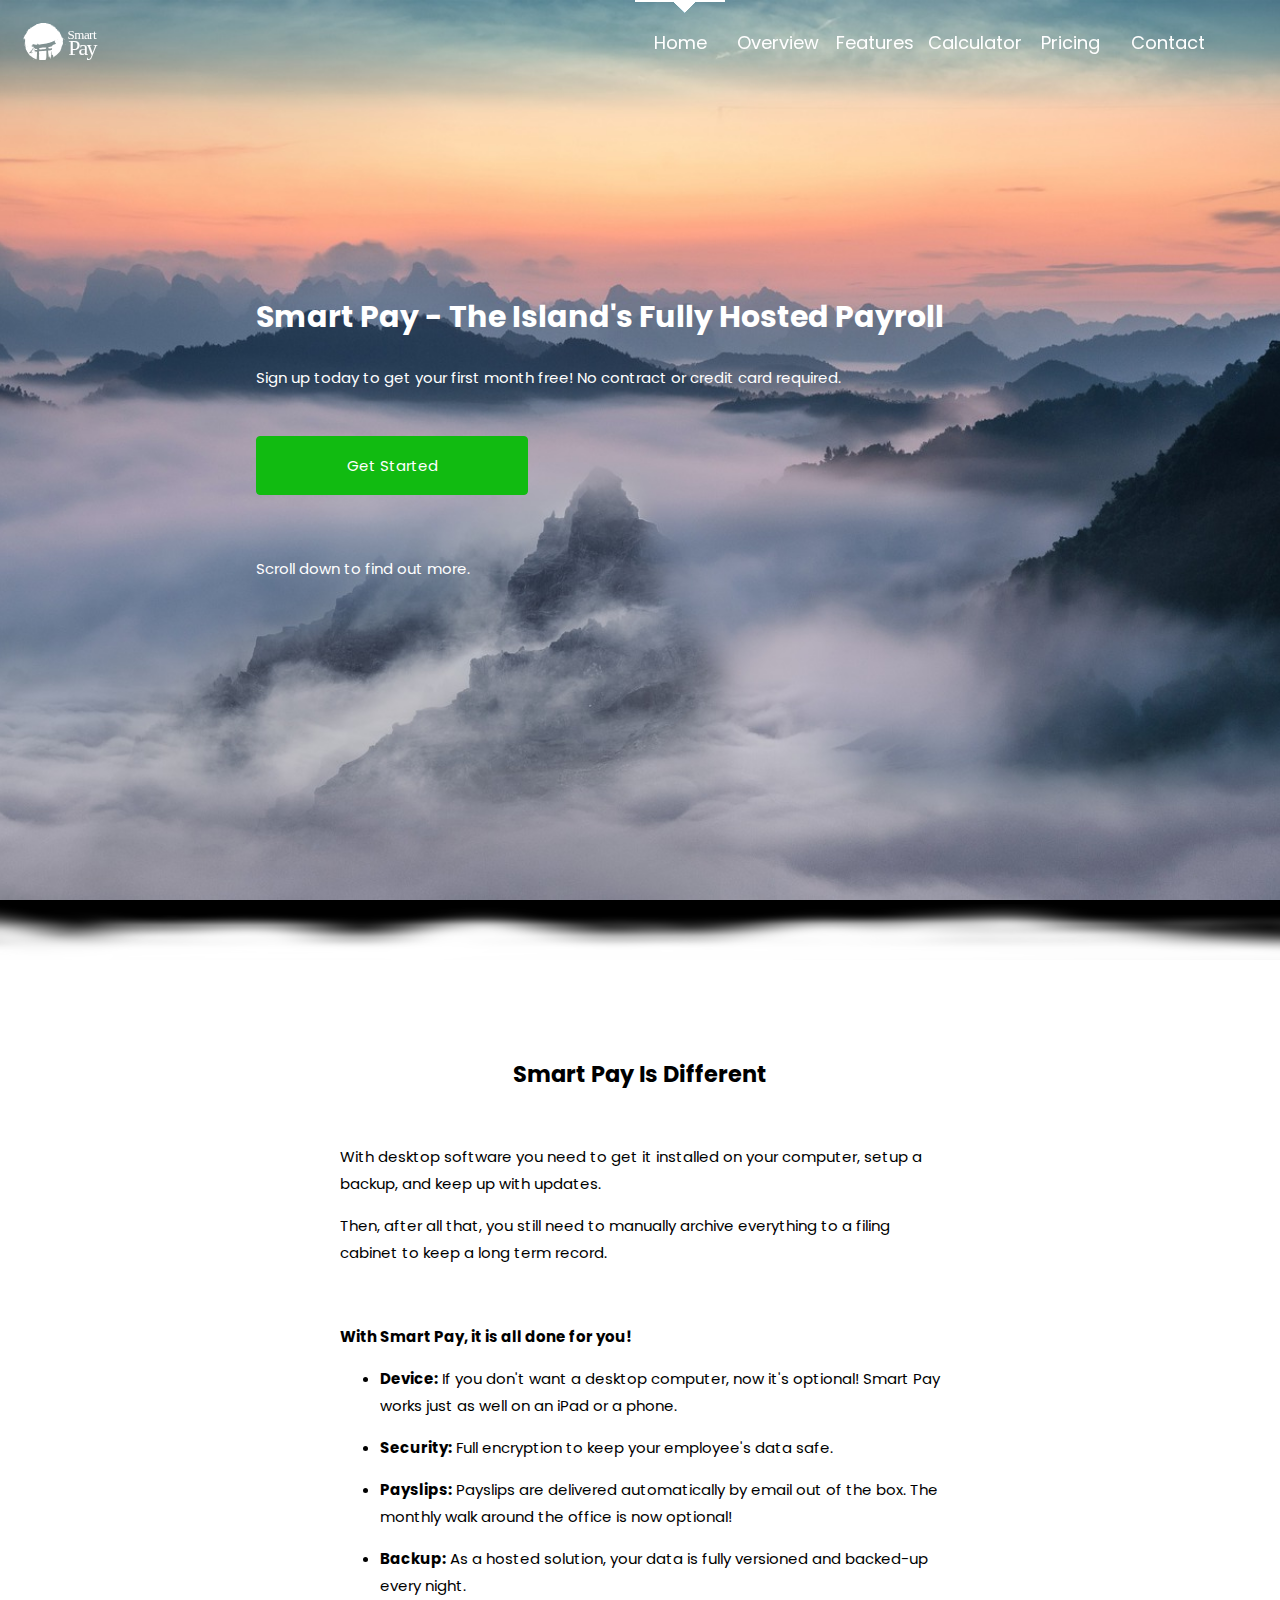
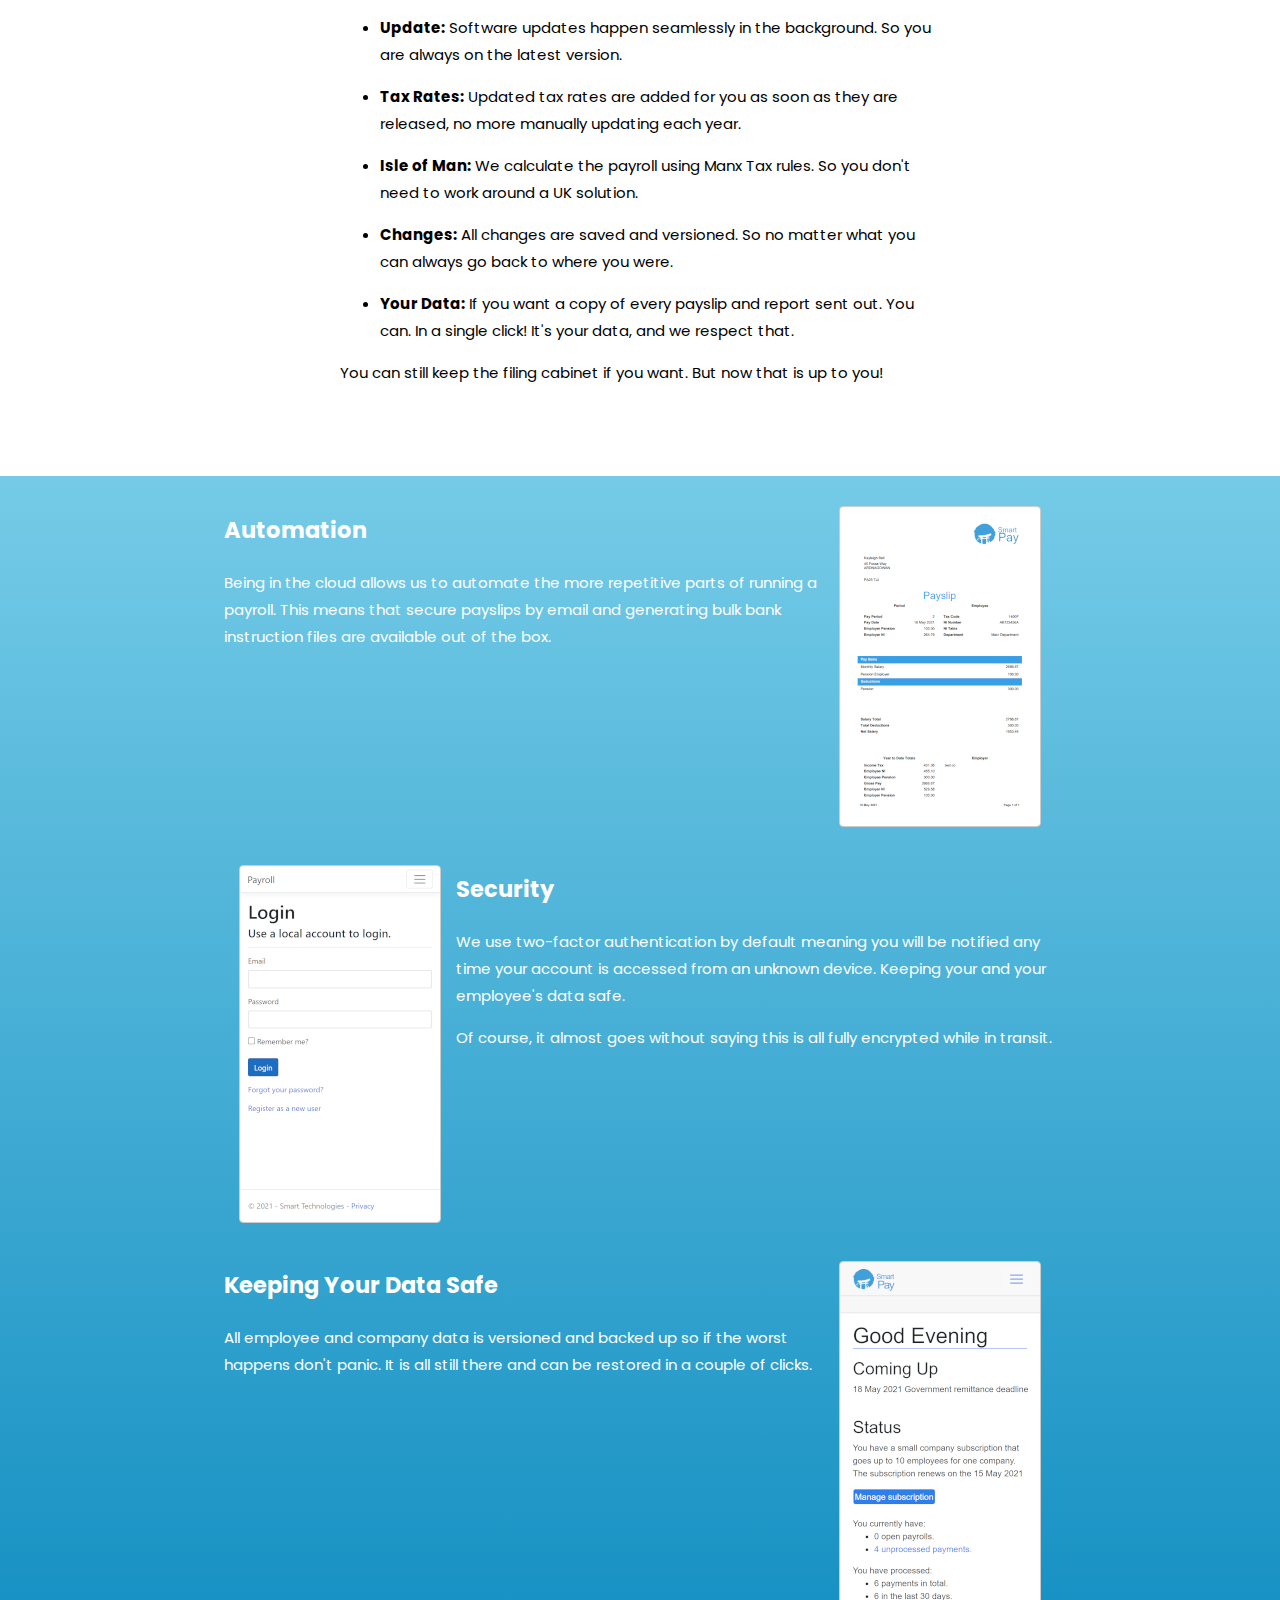
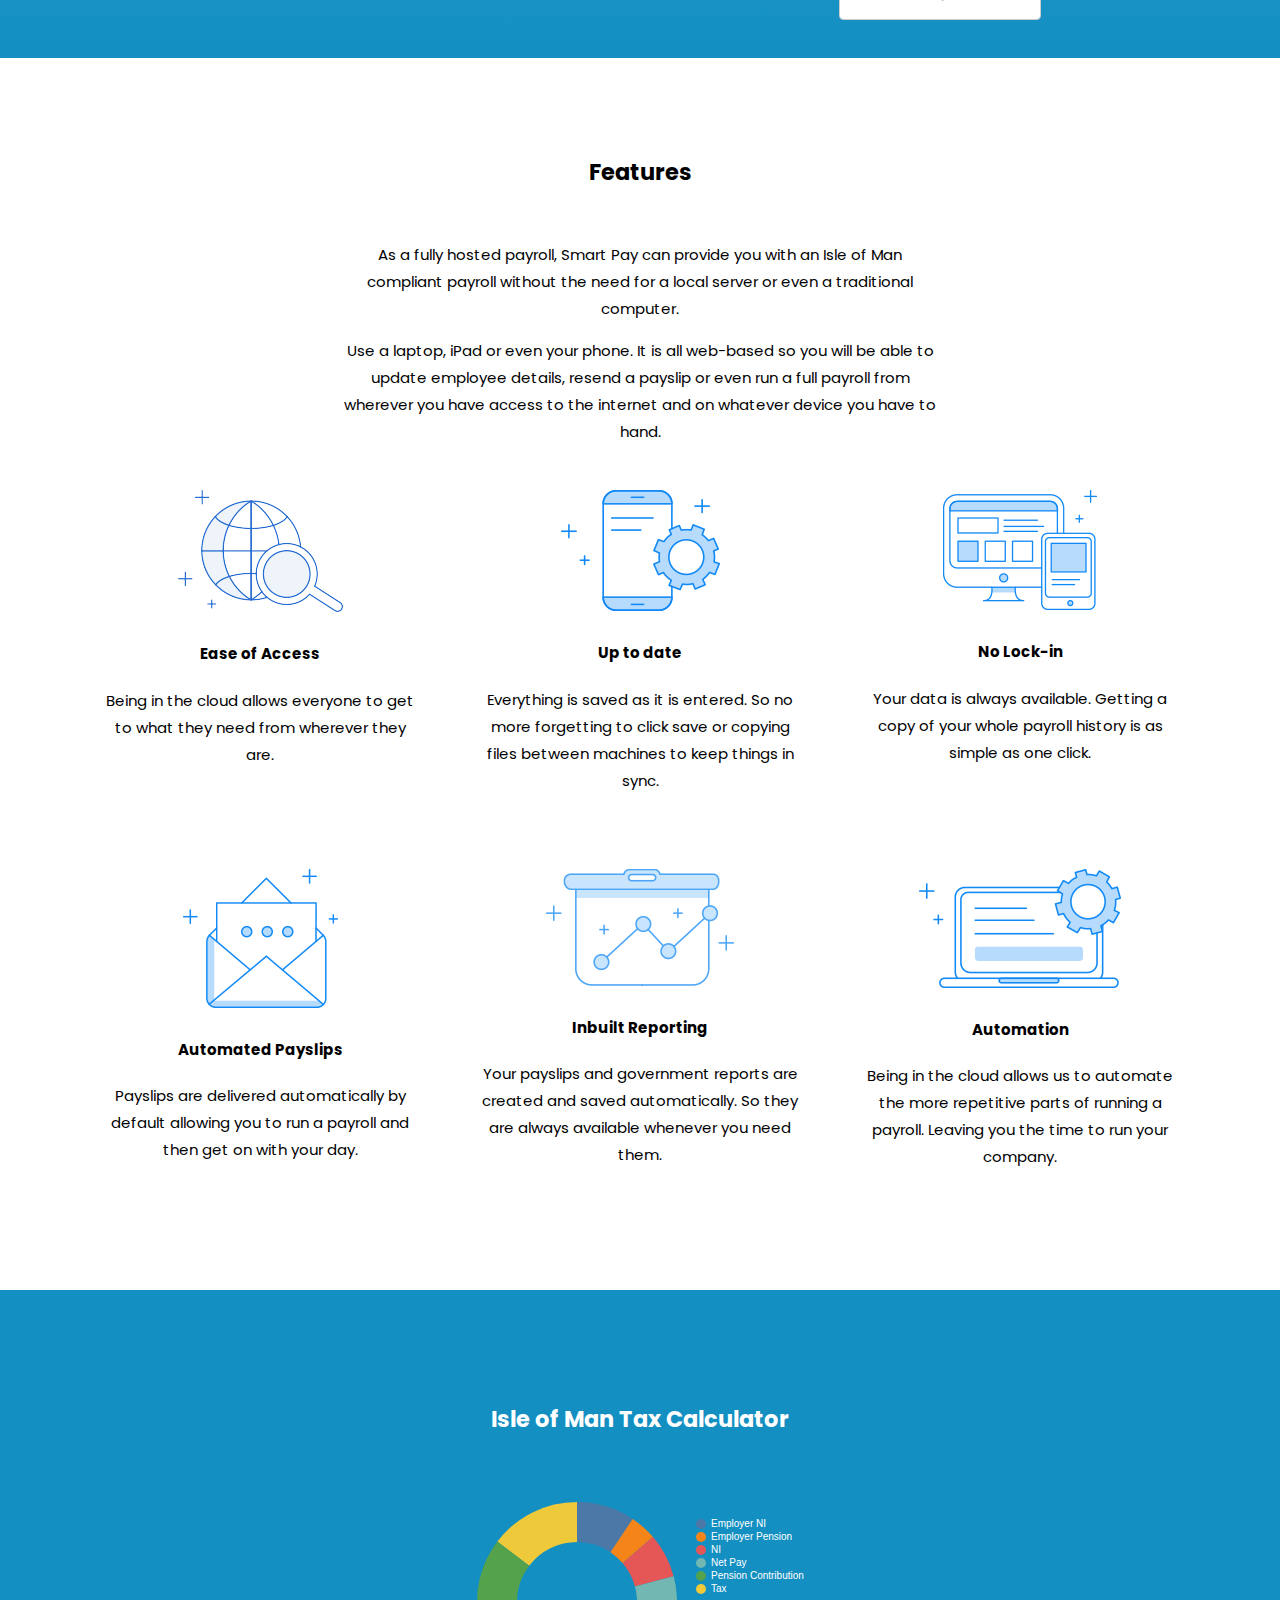
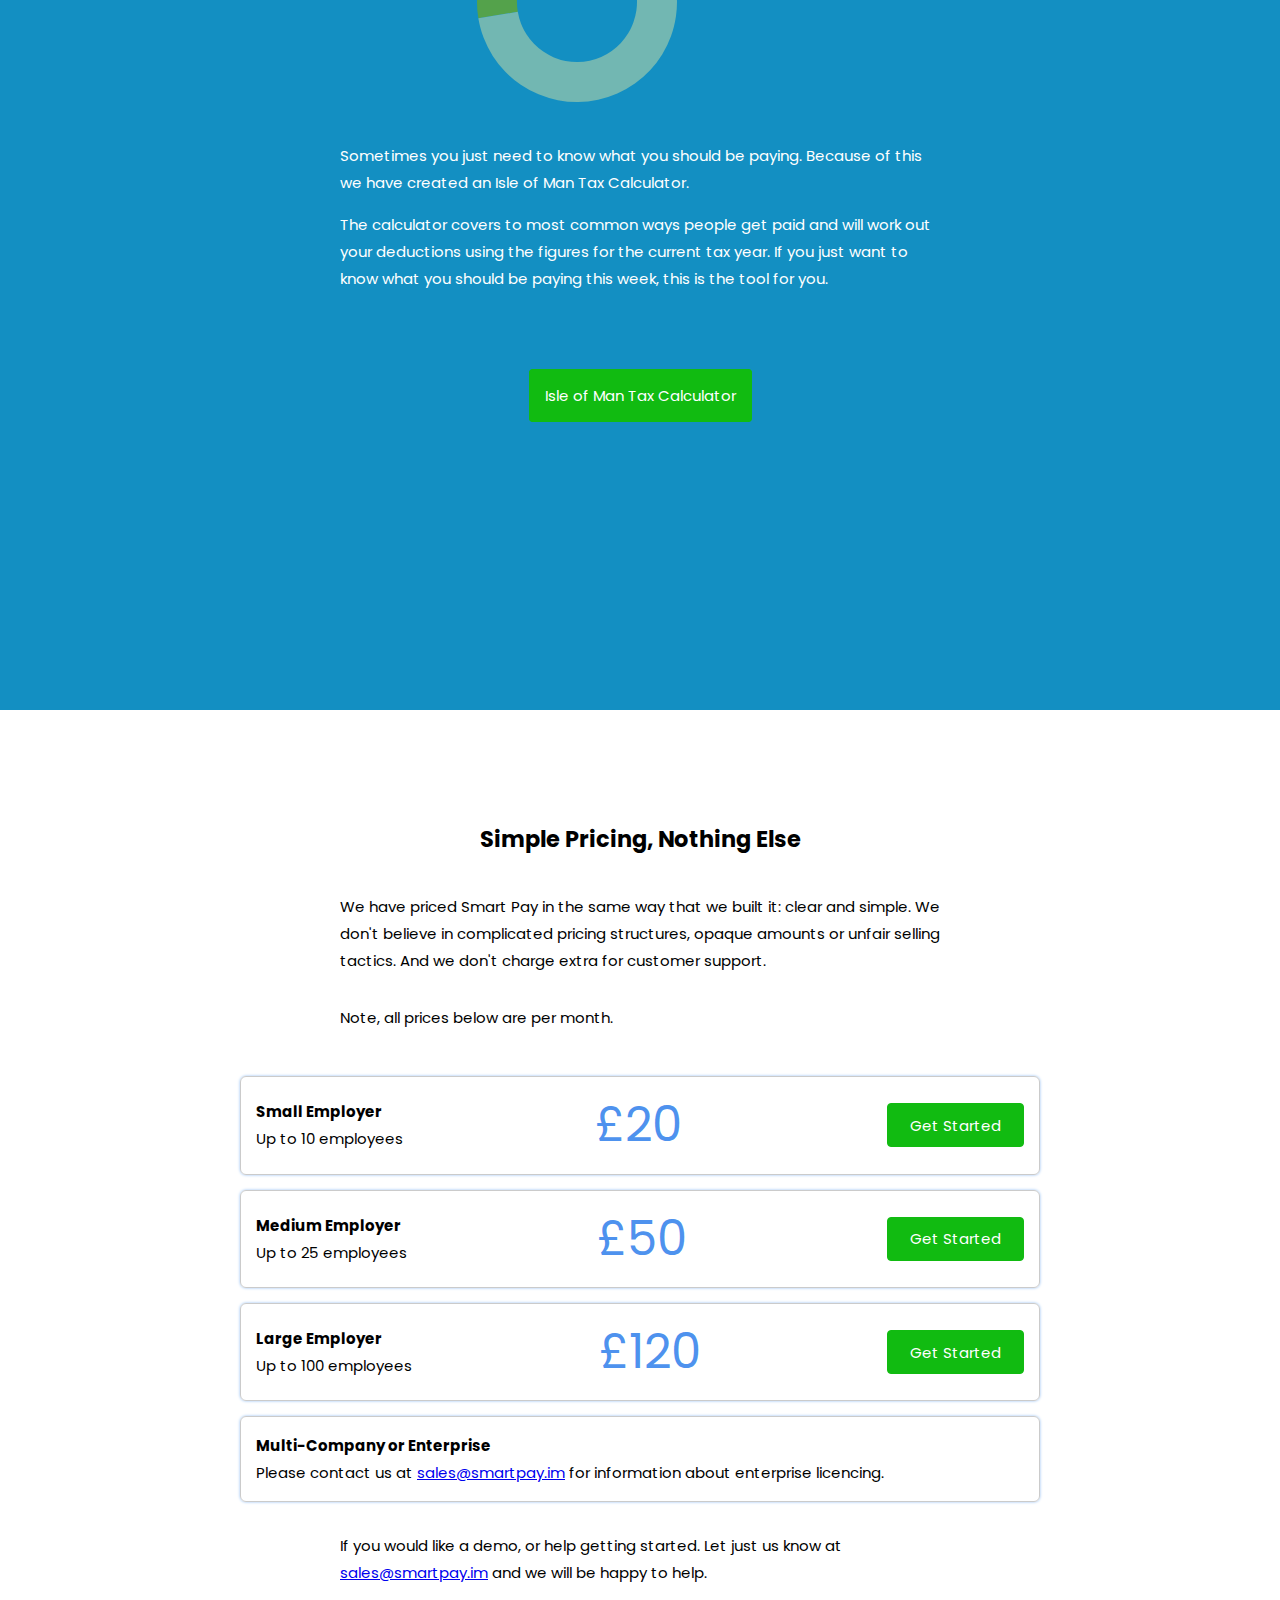
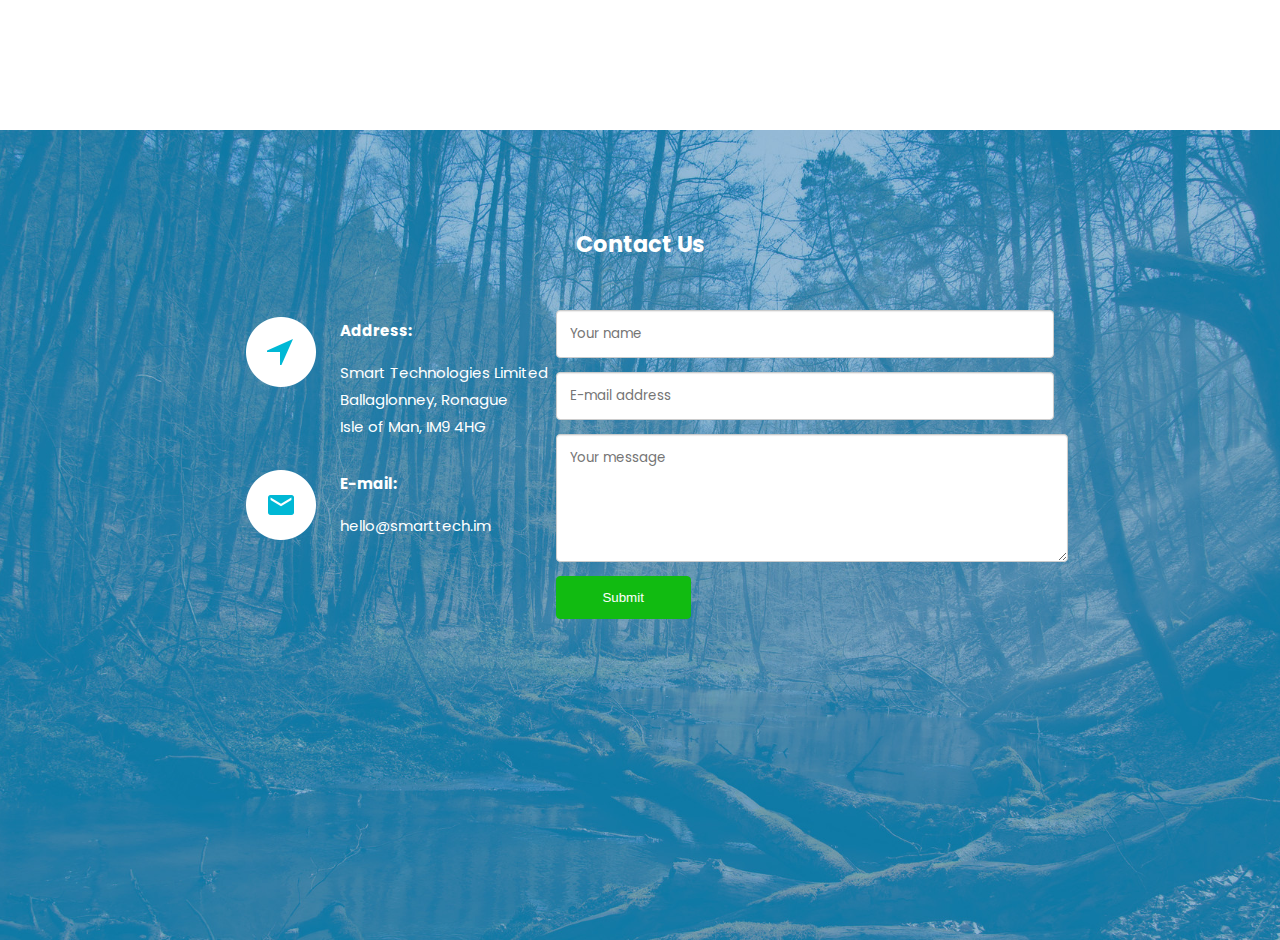
==== index.html @ 724d6400 "Add Google Analytics snipet" ====
<!DOCTYPE html>
<html lang="en">
<head>
    <meta charset="UTF-8">
    <meta http-equiv="X-UA-Compatible" content="IE=edge">
    <meta name="viewport" content="width=device-width, initial-scale=1.0">
    <title>Smart Pay</title>
    <link rel="apple-touch-icon" href="images/apple-touch-icon.png">
    <link rel="shortcut icon" type="image/ico" href="images/favicon.ico" />
    <link rel="stylesheet" href="site.css">
</head>
<body>
    <div class="content">

        <!-- Header -->
        <div class="header">
            <button type="button" class="navbar-toggle" id="navbar-toggle" data-toggle="collapse" data-target="#primary-menu">
                <span class="icon-bar"></span>
                <span class="icon-bar"></span>
                <span class="icon-bar"></span>
            </button>
            
            <a class="logo" href="index.html" style="text-decoration: none;">
                <svg width="100px" version="1.1" viewBox="0 0 200.19 75.057" xmlns="http://www.w3.org/2000/svg">
                    <defs>
                        <clipPath id="clipPath106">
                            <path d="M 0,595.28 H 841.89 V 0 H 0 Z"></path>
                        </clipPath>
                    </defs>
                    <g transform="translate(-5.0286 -3.2035)">
                        <g transform="translate(3.7795 2.2677)">
                            <path d="m36.36 75.623c-1.254-0.17905-2.3475-0.39303-2.4299-0.4755-0.29691-0.29691-0.75694-10.182-0.64531-13.867l0.1141-3.766 7.3055-0.66548c4.018-0.36601 7.3404-0.60414 7.3831-0.52917 0.04264 0.07498 0.02939 3.7479-0.02942 8.162-0.08953 6.7184-0.19009 8.0257-0.61736 8.0257-0.62241 0-0.69032 0.70098-0.06943 0.71677 0.26931 0.0069 0.20064 0.19366-0.17639 0.47987-0.33955 0.25776-0.62146 0.60989-0.62646 0.78253s-0.61264 0.5917-1.3503 0.93125c-1.4874 0.68467-4.9383 0.76442-8.8581 0.20472zm-0.71863-12.287c-0.69087-0.44648-1.1579-0.44648-0.88194 0 0.11992 0.19403 0.48647 0.35035 0.81457 0.34738 0.51409-0.0047 0.52341-0.05267 0.06737-0.34738zm-1.2827-1.136c-0.13157-0.21289-0.33566-0.16257-0.51988 0.12817-0.48216 0.76095-0.36238 1.1343 0.2112 0.65825 0.2889-0.23977 0.42781-0.59366 0.30868-0.78642zm-12.476 11.543c0-0.29104 0.15875-0.52917 0.35278-0.52917s0.35278 0.23812 0.35278 0.52917c0 0.29104-0.15875 0.52917-0.35278 0.52917s-0.35278-0.23812-0.35278-0.52917zm5.0132-0.61856c0.31307-0.22341 0.20728-0.27032-0.33939-0.1505-0.43683 0.09575-0.70527 0.03016-0.59654-0.14578 0.18907-0.30593-0.01799-0.39948-0.99047-0.44747-0.24254-0.01196-0.92731-0.37053-1.5217-0.79681-0.59441-0.42628-1.6263-1.0043-2.2931-1.2844-0.66677-0.28015-1.745-1.009-2.3961-1.6197-0.65111-0.6107-1.3064-1.1104-1.4561-1.1104-0.14975 0-0.46713-0.23479-0.70529-0.52176-0.33186-0.39986-0.59805-0.43343-1.1394-0.14371-0.50496 0.27025-0.8163 0.26813-1.0918-0.0074-0.27876-0.27876-0.17062-0.38546 0.39065-0.38546 0.85998 0 1.0538-0.62113 0.28583-0.91584-0.46578-0.17873-3.7431-4.1723-3.7431-4.5612 0-0.10143-0.55562-0.99216-1.2347-1.9794-0.6791-0.98724-1.2347-2.004-1.2347-2.2594 0-0.25541-0.19908-0.67416-0.44239-0.93055-0.73979-0.77956-2.6792-5.9295-3.4304-9.1092-0.47198-1.9978-0.69077-4.0583-0.65556-6.1736l0.052848-3.175 0.24687 3.5278c0.27421 3.9184 0.37896 4.4517 1.6502 8.4008 0.93942 2.9183 1.4621 3.5122 0.79745 0.90613-1.7278-6.7744-1.816-7.4514-1.6586-12.733 0.085085-2.8547 0.020638-5.1075-0.14319-5.0063-0.16384 0.10126-0.29789 0.8362-0.29789 1.6332s-0.11259 1.3365-0.25021 1.1989c-0.13762-0.13762-0.20602-0.8623-0.152-1.6104 0.11913-1.6499-0.38377-2.0571-1.3488-1.0921l-0.71842 0.71842v-1.7092c0-1.2556 0.18543-1.877 0.69866-2.3415 0.38426-0.34775 0.79762-1.1598 0.91858-1.8046 0.12096-0.64477 0.64-1.6504 1.1534-2.2346 2.2162-2.522 2.9313-3.6306 4.5835-7.1056 0.9719-2.0442 2.3247-4.2704 3.0452-5.0114 1.0216-1.0507 1.2435-1.1665 1.0467-0.54647l-0.24973 0.78684 1.0074-0.66004c0.55404-0.36302 1.3289-0.9633 1.722-1.3339 1.9707-1.8584 6.0583-4.619 9.1244-6.1624 1.8855-0.94908 3.3047-1.8614 3.1536-2.0273-0.15102-0.16597-0.06264-0.17921 0.19641-0.02942 0.25905 0.14978 0.97342 0.03351 1.5875-0.25839 1.0941-0.52005 2.8866-1.0425 5.7026-1.662 1.9923-0.4383 10.569-0.4115 11.731 0.03665 0.53273 0.20543 1.6762 0.45341 2.541 0.55107 0.86483 0.09765 1.8923 0.40163 2.2834 0.6755 0.39101 0.27388 0.99171 0.49795 1.3349 0.49795 1.3262 0 7.3173 3.0069 10.439 5.2394 1.5876 1.1353 4.843 4.2856 4.4285 4.2856-0.18494 0-0.96378-0.65063-1.7308-1.4458-1.7712-1.8363-4.9931-4.0097-7.8656-5.3057-3.0239-1.3643-3.1737-1.2642-0.40809 0.27277 3.9649 2.2034 8.669 5.8061 8.1971 6.2779-0.11044 0.11044 0.05043 0.20081 0.35751 0.20081 0.72979 0 2.676 2.4918 2.4798 3.175-0.10964 0.38171-0.06644 0.40865 0.15502 0.09668 0.21561-0.30373 0.81991 0.24651 2.0298 1.8482 1.67 2.2109 2.6271 2.9439 1.4015 1.0733-0.33282-0.50796-0.52749-1.0012-0.43259-1.0961 0.26941-0.26941 2.0385 2.5718 2.6101 4.192 0.28314 0.80249 0.73918 1.8015 1.0134 2.2201 0.27424 0.41855 0.82693 1.7705 1.2282 3.0044 0.40125 1.2339 0.8852 2.4815 1.0754 2.7725 0.30746 0.47037 0.38449 0.47037 0.69327 0 0.29044-0.44245 0.35511-0.41354 0.39457 0.17639 0.02596 0.38805 0.02146 0.90399-0.01005 1.1465-0.0315 0.24254 0.10226 0.44097 0.29724 0.44097 0.19497 0 0.67818 0.34743 1.0738 0.77208l0.7193 0.77208v-0.77208c-8e-6 -0.42465 0.17573-0.77208 0.39051-0.77208 0.21479 0 0.29416 0.25111 0.17639 0.55802-0.11778 0.30691-0.21413 0.70379-0.21413 0.88195 0 0.17815-0.30813 0.32392-0.68474 0.32392-0.92279 0-1.1906 0.52664-0.54175 1.0652 0.39342 0.32651 0.42997 0.55964 0.14214 0.90646-0.21312 0.2568-0.29187 0.62164-0.17498 0.81076 0.11688 0.18912 0.03997 0.45049-0.17091 0.58082-0.24609 0.15209-0.2918 0.76103-0.12763 1.7001 0.36701 2.0992 0.39502 3.7791 0.06639 3.9822-0.15615 0.09651-0.20017 0.31097-0.09781 0.47658s-0.35043 1.385-1.0062 2.7097c-1.142 2.3069-1.6153 3.6732-1.8198 5.2526-0.10923 0.84386-1.5577 4.4058-1.9924 4.8994-0.16231 0.18432-0.29268 0.50182-0.28971 0.70555 0.0035 0.24278 0.09471 0.24886 0.26458 0.01765 0.14255-0.19403 0.57668-0.5909 0.96474-0.88194 0.72669-0.54502-0.25864 0.66122-3.6778 4.5024-2.3671 2.6593-9.4742 8.7463-10.133 8.6784-0.25815-0.0266-0.3926 0.07583-0.29879 0.22762 0.1615 0.26132-0.60956 0.70269-1.2276 0.70269-0.68234 0-0.69432-1.1824-0.0168-1.6569 0.80432-0.56337 0.96852-1.241 0.23225-0.95848-0.31939 0.12256-0.55368-0.17773-0.69674-0.89302-0.15519-0.77596-0.41553-1.0777-0.92991-1.0777-0.39291 0-0.67469-0.17859-0.62618-0.39688 0.15039-0.67677-0.72461-0.73865-0.89959-0.06362-0.19229 0.74179-0.34959-1.5165-0.34266-4.9194 0.0028-1.3097-0.12626-2.3812-0.28651-2.3812-0.42 0-0.78548 2.2746-0.50664 3.1532 0.13527 0.42618 0.08921 0.70355-0.1076 0.64803-0.40171-0.11331-0.41636-0.04419-0.40924 1.9314 0.0039 1.098 0.09694 1.3577 0.34738 0.97014 0.27802-0.43021 0.34298-0.38462 0.34738 0.24376 0.0028 0.42511-0.14736 0.86734-0.33407 0.98274-0.21293 0.1316-0.19206 0.53334 0.05597 1.0777 0.31969 0.70163 0.28334 0.99179-0.18969 1.5145-0.32182 0.35562-0.58514 0.81928-0.58514 1.0304 0 0.21109-0.19844 0.46387-0.44097 0.56173-0.35278 0.14235-0.35278 0.1835 0 0.20578 0.60732 0.03836 0.55415 0.90586-0.08819 1.439-0.29104 0.24154-0.52917 0.5735-0.52917 0.73768s0.23812 0.20713 0.52917 0.09545c0.79867-0.30648 0.63448 0.14402-0.21896 0.60076-0.45606 0.24408-0.6604 0.25844-0.52341 0.03679 0.12359-0.19998 0.08429-0.45039-0.08734-0.55646-0.17163-0.10608-0.32755-1.0299-0.34648-2.0528-0.01894-1.023-0.18495-2.3362-0.36893-2.9183-0.30722-0.972-0.33698-0.90903-0.36483 0.77182-0.02656 1.6036-0.11766 1.8236-0.73588 1.777-0.38806-0.02925-0.70854-0.13843-0.71219-0.24266-0.0036-0.10423-0.31816-2.5708-0.69892-5.4812s-0.69528-5.8743-0.69893-6.5865l-0.0066-1.2948 2.3812-0.22844c4.4771-0.4295 5.1223-0.62565 5.2497-1.5959 0.06338-0.48268 0.19399-1.3142 0.29026-1.8477 0.20567-1.14 0.20573-1.14-3.3025-0.47095-2.169 0.41365-2.6927 0.41893-3.0805 0.03108-0.257-0.257-0.63258-0.52238-0.83462-0.58973-0.21222-0.07074-0.2772-0.57315-0.15388-1.1898 0.20882-1.0441 0.28847-1.0809 3.6624-1.6934 3.5673-0.64763 4.2546-0.98234 4.2546-2.072 0-0.77879 1.7431-1.8923 3.469-2.2161 1.1746-0.22036 2.3261-0.72032 3.5554-1.5437 0.399-0.26724 0.20683-0.63812-0.96634-1.865-1.5594-1.6307-1.7953-2.4114-0.94282-3.1189 0.58228-0.48325 0.71732-1.4111 0.20537-1.4111-0.17809 0-1.114 0.39688-2.0797 0.88195-0.96573 0.48506-1.9753 0.88194-2.2435 0.88194s-0.81368 0.22838-1.2122 0.5075c-1.8307 1.2823-12.463 3.7986-21.732 5.1429l-5.1894 0.75273-1.0892-1.1142c-0.85437-0.87401-1.1938-1.0274-1.5745-0.71145-0.26692 0.22152-0.41685 0.78026-0.33319 1.2416l0.15212 0.83887-2.9133-0.18031c-1.6023-0.09917-3.7314-0.4066-4.7314-0.68318-2.2913-0.63372-2.2388-0.63848-2.2388 0.20269 0 0.38805 0.15875 0.70555 0.35278 0.70555 0.73825 0 0.30077 0.59581-1.0488 1.4284-1.5919 0.98207-1.7152 1.2528-0.71505 1.5702 0.38806 0.12316 0.70556 0.362 0.70556 0.53076s0.53775 0.21956 1.195 0.1129c0.91226-0.14804 1.3684-0.0205 1.9279 0.53898l0.7329 0.7329-0.90173 1.0716c-0.49595 0.58941-1.0705 0.96732-1.2769 0.8398-0.20634-0.12752-0.27301-0.06661-0.14816 0.1354 0.12483 0.20198-0.34187 0.98057-1.0371 1.7302-0.69524 0.74963-1.6282 2.1761-2.0733 3.1699s-1.0127 1.9327-1.2614 2.0863c-0.32213 0.19908-0.38735 0.11064-0.22685-0.30762 0.1239-0.32287 0.0715-0.58704-0.11644-0.58704s-0.34171 0.13475-0.34171 0.29944-0.72644 1.0156-1.6143 1.891l-1.6143 1.5916 1.0306-0.03892c0.64482-0.02434 1.018-0.22278 0.99696-0.53012-0.05803-0.84802 0.79924-0.83135 1.6341 0.03179 0.88481 0.91474 2.4965 0.97318 2.153 0.07807-0.16042-0.41805-0.02851-0.44964 0.70818-0.16956 0.76723 0.2917 0.87185 0.25697 0.68587-0.22768-0.14639-0.3815-0.08205-0.48696 0.19327-0.31681 0.61354 0.37919 0.49929-0.10396-0.18489-0.7819-0.55949-0.55438-0.58326-0.55422-0.37259 0.0024 0.27058 0.71494-0.37901 1.0201-1.2346 0.58007-0.75644-0.38905-0.80742-1.3002-0.0882-1.5762 0.29104-0.11169 0.52917-0.36701 0.52917-0.5674 0-0.20038 0.27781-0.57726 0.61736-0.8375 0.49308-0.3779 0.52362-0.53504 0.15171-0.78052-0.35575-0.23482-0.21466-0.51855 0.5978-1.2022 0.5849-0.49216 0.97512-0.98316 0.86716-1.0911-0.10796-0.10796 0.41125-0.95905 1.1538-1.8913 0.74255-0.93227 1.3792-1.7451 1.4148-1.8063 0.03561-0.06119 0.54853 0.36167 1.1398 0.93968 0.92606 0.90525 0.99214 1.0828 0.47672 1.2805-0.9772 0.37496-5.3712 3.4663-5.1877 3.6498 0.09295 0.09295 1.0172-0.39416 2.0539-1.0825 1.0367-0.68832 2.6907-1.6598 3.6756-2.1589 1.5533-0.78713 1.8477-0.83877 2.2206-0.38949 0.23642 0.28487 0.80729 0.51794 1.2686 0.51794 0.94713 0 1.0244 0.25498 0.34766 1.1465-0.35681 0.47004-0.9855 0.61736-2.6346 0.61736l-2.166 2.9e-5v3.175h1.9611c1.4075 0 1.8891 0.11652 1.706 0.41273-0.16884 0.27318-0.06647 0.34035 0.30276 0.19866 0.51487-0.19758 1.1291 0.52201 0.76038 0.89076-0.08801 0.088-0.22205 2.2863-0.29786 4.8852-0.07581 2.5988-0.2485 5.6909-0.38375 6.8712-0.23856 2.0818-0.27686 2.1461-1.2792 2.1461-0.72342 0-0.89689-0.09734-0.57844-0.32459zm-0.4271-12.652c0-0.19403-0.15875-0.25467-0.35278-0.13475-0.19403 0.11991-0.35278 0.37678-0.35278 0.5708s0.15875 0.25467 0.35278 0.13475 0.35278-0.37678 0.35278-0.5708zm1.2492-1.3929c0.37968-0.61434-0.05275-0.74444-0.5366-0.16144-0.27825 0.33528-0.30502 0.53769-0.07109 0.53769 0.20633 0 0.47979-0.16931 0.60769-0.37625zm-10.421-2.446c0-0.19403-0.07001-0.35278-0.15557-0.35278s-0.25368 0.15875-0.3736 0.35278-0.04991 0.35278 0.15557 0.35278 0.3736-0.15875 0.3736-0.35278zm6.7028-0.70556c0-0.19403-0.07001-0.35278-0.15557-0.35278s-0.25368 0.15875-0.3736 0.35278-0.04991 0.35278 0.15557 0.35278 0.3736-0.15875 0.3736-0.35278zm-12.867-6.6346c-0.10862-0.10862-0.39327-2.25e-4 -0.63258 0.24087-0.34582 0.34841-0.3053 0.38893 0.19748 0.19748 0.34792-0.13248 0.54371-0.32974 0.43509-0.43836zm0.16705-1.4792c0-0.19403-0.16812-0.35278-0.3736-0.35278s-0.27548 0.15875-0.15557 0.35278c0.11992 0.19403 0.28804 0.35278 0.3736 0.35278s0.15557-0.15875 0.15557-0.35278zm-4.2333-0.70555c0-0.19403-0.16812-0.35278-0.3736-0.35278s-0.27548 0.15875-0.15557 0.35278c0.11992 0.19403 0.28804 0.35278 0.3736 0.35278 0.085561 0 0.15557-0.15875 0.15557-0.35278zm64.382-13.053c0.11991-0.19403 0.04991-0.35278-0.15557-0.35278s-0.3736 0.15875-0.3736 0.35278 0.07 0.35278 0.15557 0.35278c0.08556 0 0.25368-0.15875 0.3736-0.35278zm-54.494 36.35c-0.28542-0.18051-0.42711-0.42004-0.31485-0.53229 0.11226-0.11226 0.4049 0.03786 0.65034 0.33359 0.50892 0.61321 0.41134 0.671-0.33548 0.1987zm40.615-8.1277c0-0.48507 0.08007-0.68351 0.17794-0.44097 0.09786 0.24254 0.09786 0.63941 0 0.88195-0.09786 0.24253-0.17794 0.0441-0.17794-0.44097zm-23.428-8.6056c-0.46636-0.354-0.56221-0.74962-0.39009-1.6102 0.20574-1.0287 0.32587-1.1214 1.222-0.94214 0.54657 0.10932 1.0872 0.04764 1.2013-0.13707 0.11415-0.18471 0.55687-0.33245 0.98382-0.32833 0.42694 0.0041 2.8083-0.22842 5.292-0.51677 4.4362-0.51504 4.5284-0.51154 5.2388 0.19877 0.52584 0.52584 0.6172 0.82887 0.33498 1.1111-0.28222 0.28222-0.39025 0.24855-0.39609-0.12347-0.0044-0.28134-0.25181-0.01738-0.54976 0.58655l-0.54173 1.0981-5.0065 0.5829c-5.9251 0.68985-6.5766 0.69696-7.3886 0.08058zm-8.0909-2.2187c0.25466-0.10191 0.55893-0.08938 0.67616 0.02783 0.11722 0.11722-0.09114 0.2006-0.46302 0.18528-0.41097-0.01693-0.49456-0.10052-0.21314-0.21314zm58.13-5.8355c0.24931-0.58153 2.2613-2.1828 2.2613-1.7997-8e-6 0.16028-0.55219 0.732-1.2271 1.2705-0.67489 0.5385-1.1403 0.77662-1.0342 0.52917zm-82.758-10.857c0.20768-0.38806 0.43653-0.70556 0.50855-0.70556 0.072022 0 0.047921 0.3175-0.053557 0.70556-0.10148 0.38806-0.33033 0.70556-0.50855 0.70556-0.17902 0-0.15505-0.31576 0.053557-0.70556zm82.563-0.21159c0.19179-0.50443 0.59943-1.2585 0.90588-1.6757 0.55556-0.75636 0.55642-0.756 0.29728 0.12339-0.25688 0.87169-1.1787 2.4694-1.4248 2.4694-0.0699 0 0.02984-0.41272 0.22162-0.91715zm1.5968-6.2418c0.13248-0.34792 0.32974-0.54371 0.43835-0.43509 0.10862 0.10862 2.25e-4 0.39327-0.24087 0.63258-0.34841 0.34581-0.38893 0.3053-0.19748-0.19748zm-82.573-2.0133c0.30101-0.58208 0.62666-1.0583 0.72368-1.0583 0.097012 0-0.06989 0.47625-0.3709 1.0583-0.30101 0.58208-0.62666 1.0583-0.72367 1.0583-0.097015 0 0.06989-0.47625 0.3709-1.0583zm5.1224-8.2988c0.24544-0.29573 0.51889-0.46504 0.60769-0.37625 0.24465 0.24465-0.25243 0.91394-0.67878 0.91394-0.23393 0-0.20716-0.20242 0.07109-0.53769zm63.427-2.1942c-1.0208-1.1884-1.0803-1.6705-0.08863-0.71841 0.54959 0.5277 0.91409 1.0446 0.81001 1.1487-0.10408 0.10408-0.4287-0.08955-0.72138-0.43028zm-56.524-4.2736c-0.19702-0.31879 1.1829-1.5996 1.4431-1.3394 0.09474 0.09474-0.15269 0.49719-0.54983 0.89434s-0.79912 0.59744-0.89327 0.4451z" stroke-width=".35278"></path>
                        </g>
                        
                    </g>
                    <text x="89.336243" y="31.702227" fill="#ffffff" font-family="'Helvetica Neue'" 
                    font-size="80.076px" letter-spacing="-1.0419px" stroke-width="2.0019" style="line-height:1.25" >
                        <tspan x="89.336243" y="31.702227" font-family="'Helvetica Neue'" font-size="26px" 
                        stroke-width="2.0019">Smart</tspan>
                    </text>
                    <text x="88.483711" y="66.251022" fill="#ffffff" font-family="'Helvetica Neue'" 
                    font-size="80.076px" letter-spacing="-3.6px" stroke-width="2.0019" style="line-height:1.25" >
                        <tspan x="90.483711" y="65" font-family="'Helvetica Neue'" font-size="44px" 
                        stroke-width="2.0019">Pay</tspan>
                    </text>
                </svg>
            </a>

            <nav class="collapse navbar navbar-collapse slide-down" id="primary-menu">
                <ul class="nav navbar-nav navbar-right">
                    <li class="active"><a href="#home">Home</a></li>
                    <li><a href="#overview">Overview</a></li>
                    <li><a href="#features">Features</a></li>
                    <li><a href="#calculator">Calculator</a></li>
                    <li><a href="#price">Pricing</a></li>
                    <li><a href="#contact">Contact</a></li>
                </ul>
            </nav>
        </div>
        <!-- Header end -->


        <!-- Home -->
        <div class="section home scroll-trigger" id="home">
            <div class="home-form" >
                <div id="email-form">
                    <h1>Smart Pay - The Island's Fully Hosted Payroll</h1>
                    <p>Sign up today to get your first month free! No contract or credit card required.</p>
                    <a class="button" id="subscription-button-small" href="https://app.smartpay.im/Identity/Account/Register">Get Started</a>
                </div>
                <div id="email-form" style="display: none;">
                    <h1>Smart Pay - The Island's Fully Hosted Payroll</h1>
                    <p>Sign up today to get access and your first month free! No contract or credit card required.</p>
    
                    <form id="email-form" name="email-form" class="contact-form">
                        <input type="hidden" id="form-source" name="form-source" value="smartpay.im">
                        <input type="email" id="form-email" name="form-email" class="form-control" placeholder="Your email" required="required"><br/>
                        <button type="sibmit" class="button">Give me priority access!</button>
                    </form>
                </div>
                <div id="email-form-success">
                    <h2>Thank you for signing up for early access!</h2>
                    <p>
                        As soon as Smart Pay is ready to go, we will be in touch to let you know how to claim your first month free.
                    </p>
                    <p>
                        In the meantime, feel free to get in touch on <a href="mailto:earlyaccess...smarttech.im" class="email">earlyaccess...smarttech.im</a> if you have any questions or ideas you want to share.
                    </p>
                </div>
    
                <script>
                    const scriptURL = 'https://script.google.com/macros/s/AKfycby9ggkbytzJV5dQ9FzFoTXUMa88HXlHK5IrJqjgAM9rd-jtdwCdj3IJIw/exec'
                    const form = document.forms['email-form']
    
                    function Success() {
                        var form = document.getElementById("email-form");
                        form.style.display = "none";
    
                        var thankYou = document.getElementById("email-form-success");
                        thankYou.style.display = "block";
                    };
    
                    form.addEventListener('submit', e => {
                      e.preventDefault()
                      Success()
                      fetch(scriptURL, { method: 'POST', body: new FormData(form)})
                        .then(response => Success())
                        .catch(error => console.log('Error!', error.message))
                    })
                </script>
    
    
                <div>
                    <a href="#overview">Scroll down to find out more.</a>
                </div>
            </div>
            
            
        </div>
        <div class="absolute anlge-bg"></div>
        
        <!-- Home end -->

        <!-- Overview -->
        <div class="section overview scroll-trigger" id="overview">
            <div>
                <h2>Smart Pay Is Different</h2>
                <p>With desktop software you need to get it installed on your computer, setup a backup, and keep up with updates.</p>
                <p>Then, after all that, you still need to manually archive everything to a filing cabinet to keep a long term record.</p>
                <br/>

                <p><b>With Smart Pay, it is all done for you!</b></p>
                <ul>
                    <li><b>Device:</b> If you don't want a desktop computer, now it's optional! Smart Pay works just as well on an iPad or a phone.</li>
                    <li><b>Security:</b> Full encryption to keep your employee's data safe.</li>
                    <li><b>Payslips:</b> Payslips are delivered automatically by email out of the box. The monthly walk around the office is now optional!</li>
                    <li><b>Backup:</b> As a hosted solution, your data is fully versioned and backed-up every night.</li>
                    <li><b>Update:</b> Software updates happen seamlessly in the background. So you are always on the latest version.</li>
                    <li><b>Tax Rates:</b> Updated tax rates are added for you as soon as they are released, no more manually updating each year.</li>
                    <li><b>Isle of Man:</b> We calculate the payroll using Manx Tax rules. So you don't need to work around a UK solution.</li>
                    <li><b>Changes:</b> All changes are saved and versioned. So no matter what you can always go back to where you were.</li>
                    <li><b>Your Data:</b> If you want a copy of every payslip and report sent out. You can. In a single click! It's your data, and we respect that.</li>
                </ul>
                <p>You can still keep the filing cabinet if you want. But now that is up to you!</p>
            </div>
        </div>
        <!-- Overview end -->


        <!-- Screenshots -->
        <div class="section screenshots scroll-trigger" scroll-trigger="slide-left">
            <div>
                <div class="screenshots-item">
                    <div>
                        <h2>Automation</h2>
                        <p>Being in the cloud allows us to automate the more repetitive parts of running a payroll. This means that secure payslips by email and generating bulk bank instruction files are available out of the box.</p>
                    </div>
                    <div>
                        <img src="images/screen-2.png" alt="">
                    </div>
                </div>
                <div class="screenshots-item" style="flex-direction: row-reverse;">
                    <div>
                        <h2>Security</h2>
                        <p>We use two-factor authentication by default meaning you will be notified any time your account is accessed from an unknown device. Keeping your and your employee's data safe. </p>
                        <p>Of course, it almost goes without saying this is all fully encrypted while in transit.</p>
                    </div>
                    <div>
                        <img src="images/screen-3.png" alt="">
                    </div>
                </div>
                <div class="screenshots-item">
                    <div>
                        <h2>Keeping Your Data Safe</h2>
                        <p>All employee and company data is versioned and backed up so if the worst happens don't panic. It is all still there and can be restored in a couple of clicks.</p>
                    </div>
                    <div>
                        <img src="images/screen-4.png" alt="">
                    </div>
                </div>
            </div>
        </div>
        <!-- Screenshots end -->


        <!-- Features -->
        <div class="section features scroll-trigger" scroll-trigger="slide-right" id="features">
            <div class="text">
                <div>
                    <h2>Features</h2>
                    <p>As a fully hosted payroll, Smart Pay can provide you with an Isle of Man compliant payroll without the need for a local server or even a traditional computer.</p>
                    <p>Use a laptop, iPad or even your phone. It is all web-based so you will be able to update employee details, resend a payslip or even run a full payroll from wherever you have access to the internet and on whatever device you have to hand.</p>
                </div>
            </div>

            <div>
                
                <div class="icon-grid">
                    <div>
                        <img src="images/portfolio-icon-4.png" alt="">
                        <h4>Ease of Access</h4>
                        <p>Being in the cloud allows everyone to get to what they need from wherever they are.</p>
                    </div>
                    <div>
                        <img src="images/portfolio-icon-5.png" alt="">
                        <h4>Up to date</h4>
                        <p>Everything is saved as it is entered. So no more forgetting to click save or copying files between machines to keep things in sync.</p>
                    </div>
                
                    <div>
                        <img src="images/portfolio-icon-6.png" alt="">
                        <h4>No Lock-in</h4>
                        <p>Your data is always available. Getting a copy of your whole payroll history is as simple as one click.</p>
                    </div>
                    <div>
                        <img src="images/portfolio-icon-3.png" alt="">
                        <h4>Automated Payslips</h4>
                        <p>Payslips are delivered automatically by default allowing you to run a payroll and then get on with your day.</p>
                    </div>
                
                    <div>
                        <img src="images/service-icon-3.png" alt="">
                        <h4>Inbuilt Reporting</h4>
                        <p>Your payslips and government reports are created and saved automatically. So they are always available whenever you need them.</p>
                    </div>
                    <div>
                        <img src="images/service-icon-2.png" alt="">
                        <h4>Automation</h4>
                        <p>Being in the cloud allows us to automate the more repetitive parts of running a payroll. Leaving you the time to run your company.</p>
                    </div>
                </div>
            
            </div>
            



        </div>
        <!-- Features end -->


        <!-- Calculator -->
        <div class="section calculator scroll-trigger" id="calculator">
            <div class="text">
                <div>
                    <h2>Isle of Man Tax Calculator</h2>

                    <div class="pie">
                        <svg xmlns="http://www.w3.org/2000/svg" xmlns:xlink="http://www.w3.org/1999/xlink" version="1.1" class="marks" width="337" height="210" viewBox="0 0 337 210"><rect width="337" height="210" fill="transparent"/><g fill="none" stroke-miterlimit="10" transform="translate(5,5)"><g class="mark-group role-frame root" role="graphics-object" aria-roledescription="group mark container"><g transform="translate(0,0)"><path class="background" aria-hidden="true" d="M0,0h200v200h-200Z"/><g><g class="mark-arc role-mark marks" role="graphics-object" aria-roledescription="arc mark container"><path aria-label="value: 680;  : Tax" role="graphics-symbol" aria-roledescription="arc mark" transform="translate(100,100)" d="M-1.8369701987210297e-14,-100A100,100,0,0,0,-79.66397195324775,-60.445442943468905L-47.79838317194866,-36.267265766081344A60,60,0,0,1,-1.1021821192326178e-14,-60Z" fill="#eeca3b"/><path aria-label="value: 330.92;  : NI" role="graphics-symbol" aria-roledescription="arc mark" transform="translate(100,100)" d="M96.61539213633196,-25.796627731988615A100,100,0,0,0,75.87093468029738,-65.14292955293037L45.522560808178426,-39.08575773175822A60,60,0,0,1,57.96923528179918,-15.477976639193168Z" fill="#e45756"/><path aria-label="value: 435.45;  : Employer NI" role="graphics-symbol" aria-roledescription="arc mark" transform="translate(100,100)" d="M55.655775030838036,-83.08089254285093A100,100,0,0,0,6.123233995736766e-15,-100L3.67394039744206e-15,-60A60,60,0,0,1,33.39346501850282,-49.84853552571056Z" fill="#4c78a8"/><path aria-label="value: 600;  : Pension Contribution" role="graphics-symbol" aria-roledescription="arc mark" transform="translate(100,100)" d="M-79.66397195324775,-60.445442943468905A100,100,0,0,0,-98.65498481255045,16.346068996411343L-59.19299088753027,9.807641397846806A60,60,0,0,1,-47.79838317194866,-36.267265766081344Z" fill="#54a24b"/><path aria-label="value: 200;  : Employer Pension" role="graphics-symbol" aria-roledescription="arc mark" transform="translate(100,100)" d="M75.87093468029738,-65.14292955293037A100,100,0,0,0,55.655775030838036,-83.08089254285093L33.39346501850282,-49.84853552571056A60,60,0,0,1,45.522560808178426,-39.08575773175822Z" fill="#f58518"/><path aria-label="value: 2389.08;  : Net Pay" role="graphics-symbol" aria-roledescription="arc mark" transform="translate(100,100)" d="M-98.65498481255045,16.346068996411343A100,100,0,1,0,96.61539213633196,-25.796627731988615L57.96923528179918,-15.477976639193168A60,60,0,1,1,-59.19299088753027,9.807641397846806Z" fill="#72b7b2"/></g><g class="mark-group role-legend" role="graphics-symbol" aria-roledescription="legend" aria-label="Symbol legend titled ' ' for fill color with 6 values: Employer NI, Employer Pension, NI, Net Pay, Pension Contribution, Tax"><g transform="translate(218,0)"><path class="background" aria-hidden="true" d="M0,0h109v92h-109Z" pointer-events="none"/><g><g class="mark-group role-legend-entry"><g transform="translate(0,16)"><path class="background" aria-hidden="true" d="M0,0h0v0h0Z" pointer-events="none"/><g><g class="mark-group role-scope" role="graphics-object" aria-roledescription="group mark container"><g transform="translate(0,0)"><path class="background" aria-hidden="true" d="M0,0h108.8369140625v11h-108.8369140625Z" pointer-events="none" opacity="1"/><g><g class="mark-symbol role-legend-symbol" pointer-events="none"><path transform="translate(6,6)" d="M5,0A5,5,0,1,1,-5,0A5,5,0,1,1,5,0" fill="#4c78a8" stroke-width="1.5" opacity="1"/></g><g class="mark-text role-legend-label" pointer-events="none"><text text-anchor="start" transform="translate(16,9)" font-family="sans-serif" font-size="10px" fill="#fff" opacity="1">Employer NI</text></g></g><path class="foreground" aria-hidden="true" d="" pointer-events="none" display="none"/></g><g transform="translate(0,13)"><path class="background" aria-hidden="true" d="M0,0h108.8369140625v11h-108.8369140625Z" pointer-events="none" opacity="1"/><g><g class="mark-symbol role-legend-symbol" pointer-events="none"><path transform="translate(6,6)" d="M5,0A5,5,0,1,1,-5,0A5,5,0,1,1,5,0" fill="#f58518" stroke-width="1.5" opacity="1"/></g><g class="mark-text role-legend-label" pointer-events="none"><text text-anchor="start" transform="translate(16,9)" font-family="sans-serif" font-size="10px" fill="#fff" opacity="1">Employer Pension</text></g></g><path class="foreground" aria-hidden="true" d="" pointer-events="none" display="none"/></g><g transform="translate(0,26)"><path class="background" aria-hidden="true" d="M0,0h108.8369140625v11h-108.8369140625Z" pointer-events="none" opacity="1"/><g><g class="mark-symbol role-legend-symbol" pointer-events="none"><path transform="translate(6,6)" d="M5,0A5,5,0,1,1,-5,0A5,5,0,1,1,5,0" fill="#e45756" stroke-width="1.5" opacity="1"/></g><g class="mark-text role-legend-label" pointer-events="none"><text text-anchor="start" transform="translate(16,9)" font-family="sans-serif" font-size="10px" fill="#fff" opacity="1">NI</text></g></g><path class="foreground" aria-hidden="true" d="" pointer-events="none" display="none"/></g><g transform="translate(0,39)"><path class="background" aria-hidden="true" d="M0,0h108.8369140625v11h-108.8369140625Z" pointer-events="none" opacity="1"/><g><g class="mark-symbol role-legend-symbol" pointer-events="none"><path transform="translate(6,6)" d="M5,0A5,5,0,1,1,-5,0A5,5,0,1,1,5,0" fill="#72b7b2" stroke-width="1.5" opacity="1"/></g><g class="mark-text role-legend-label" pointer-events="none"><text text-anchor="start" transform="translate(16,9)" font-family="sans-serif" font-size="10px" fill="#fff" opacity="1">Net Pay</text></g></g><path class="foreground" aria-hidden="true" d="" pointer-events="none" display="none"/></g><g transform="translate(0,52)"><path class="background" aria-hidden="true" d="M0,0h108.8369140625v11h-108.8369140625Z" pointer-events="none" opacity="1"/><g><g class="mark-symbol role-legend-symbol" pointer-events="none"><path transform="translate(6,6)" d="M5,0A5,5,0,1,1,-5,0A5,5,0,1,1,5,0" fill="#54a24b" stroke-width="1.5" opacity="1"/></g><g class="mark-text role-legend-label" pointer-events="none"><text text-anchor="start" transform="translate(16,9)" font-family="sans-serif" font-size="10px" fill="#fff" opacity="1">Pension Contribution</text></g></g><path class="foreground" aria-hidden="true" d="" pointer-events="none" display="none"/></g><g transform="translate(0,65)"><path class="background" aria-hidden="true" d="M0,0h108.8369140625v11h-108.8369140625Z" pointer-events="none" opacity="1"/><g><g class="mark-symbol role-legend-symbol" pointer-events="none"><path transform="translate(6,6)" d="M5,0A5,5,0,1,1,-5,0A5,5,0,1,1,5,0" fill="#eeca3b" stroke-width="1.5" opacity="1"/></g><g class="mark-text role-legend-label" pointer-events="none"><text text-anchor="start" transform="translate(16,9)" font-family="sans-serif" font-size="10px" fill="#fff" opacity="1">Tax</text></g></g><path class="foreground" aria-hidden="true" d="" pointer-events="none" display="none"/></g></g></g><path class="foreground" aria-hidden="true" d="" pointer-events="none" display="none"/></g></g><g class="mark-text role-legend-title" pointer-events="none"><text text-anchor="start" transform="translate(0,9)" font-family="sans-serif" font-size="11px" font-weight="bold" fill="#000" opacity="1"/></g></g><path class="foreground" aria-hidden="true" d="" pointer-events="none" display="none"/></g></g></g><path class="foreground" aria-hidden="true" d="" display="none"/></g></g></g></svg>
                    </div>

                    <p>Sometimes you just need to know what you should be paying. Because of this we have created an <a href="https://app.smartpay.im/PayCalculator">Isle of Man Tax Calculator</a>.</p>
                    <p>The calculator covers to most common ways people get paid and will work out your deductions using the figures for the current tax year. If you just want to know what you should be paying this week, this is the tool for you.</p>
                    
                    <div class="botton">
                        <a href="https://app.smartpay.im/PayCalculator">Isle of Man Tax Calculator</a>
                    </div>
                </div>
            </div>
        </div>
        <!-- Calculator end -->


        <!-- Price -->
        <div class="section price scroll-trigger" id="price">
            <h2>Simple Pricing, Nothing Else</h2>
            <p>We have priced Smart Pay in the same way that we built it: clear and simple. We don't believe in complicated pricing structures, opaque amounts or unfair selling tactics. And we don't charge extra for customer support.</p>
            <p>Note, all prices below are per month.</p>
            <p></p>

            <div class="price-choice">
                <div>
                    <b>Small Employer</b>
                    Up to 10 employees
                </div>
                <div class="price-value">
                    £20
                </div>
                <div>
                    <a class="button" id="subscription-button-small" href="https://app.smartpay.im/Identity/Account/Register">Get Started</a>
                </div>
            </div>
            
            <div class="price-choice">
                <div>
                    <b>Medium Employer</b>
                    Up to 25 employees
                </div>
                <div class="price-value">
                    £50
                </div>
                <div>
                    <a class="button" id="subscription-button-small" href="https://app.smartpay.im/Identity/Account/Register">Get Started</a>
                </div>
            </div>

            <div class="price-choice">
                <div>
                    <b>Large Employer</b>
                    Up to 100 employees
                </div>
                <div class="price-value">
                    £120
                </div>
                <div>
                    <a class="button" id="subscription-button-small" href="https://app.smartpay.im/Identity/Account/Register">Get Started</a>
                </div>
            </div>
        
            <div class="price-choice">
                <div>
                    <b>Multi-Company or Enterprise</b>
                </div>
                <div>
                    Please contact us at <a href="mailto:sales...smartpay.im" class="email">sales...smartpay.im</a> for information about enterprise licencing.
                </div>
            </div>

            <p>If you would like a demo, or help getting started. Let just us know at <a href="mailto:sales...smartpay.im" class="email">sales...smartpay.im</a> and we will be happy to help.</p>

        </div>
        <!-- Price end -->

        
        <!-- Contact -->

        <footer class="section contact scroll-trigger" id="contact">
            
            <h2>Contact Us</h2>
            <div class="contact-group">

    
                <address>

                    <div class="address-box">
                        <strong>Address: </strong> 
                        <a href="https://goo.gl/maps/iyW1wCUd8K71SmfQ9" target="_blank">
                            Smart Technologies Limited<br /> 
                            Ballaglonney, Ronague<br />  
                            Isle of Man, IM9 4HG
                        </a>
                    </div>

                    <div class="telephone-box">
                        <strong>Telephone: </strong>
                        <a href="callto:00441624612343">+44 (0)1624 612343</a>
                    </div>
                    
                    <div class="email-box">
                        <strong>E-mail: </strong>
                        <a href="mailto:hello...smarttech.im" class="email">hello...smarttech.im</a>
                    </div>

                </address>
    
                <div class="contact-form-group">
                    <form id="contact-form-footer" name="contact-form-footer" class="contact-form contact-form-footer">
                        <input type="hidden" id="form-source" name="form-source" value="smartpay.im-contact">
                        <div class="contact-form-items">
                            <input type="text" id="form-name" name="form-name" placeholder="Your name" class="form-control" required="required">
                            <input type="email" id="form-email" name="form-email" class="form-control" placeholder="E-mail address" required="required">
                            <textarea name="form-message" id="form-message" name="form-message" rows="5" class="form-control" placeholder="Your message" required="required"></textarea>
                        </div>
                       
                        <button type="sibmit" class="button">Submit</button>
                    </form>
                    <div id="contact-form-footer-success">
                        <h2>Thank you for getting in touch.</h2>
                        <p>We will get back to you as soon as we can.</p>
                    </div>
    
                    <script>
                        const scriptURLFooter = 'https://script.google.com/macros/s/AKfycby9ggkbytzJV5dQ9FzFoTXUMa88HXlHK5IrJqjgAM9rd-jtdwCdj3IJIw/exec'
                        const formFooter = document.forms['contact-form-footer']
    
                        function SuccessFooter() {
                            var form = document.getElementById("contact-form-footer");
                            form.style.display = "none";
    
                            var thankYou = document.getElementById("contact-form-footer-success");
                            thankYou.style.display = "block";
                        };
    
                        formFooter.addEventListener('submit', e => {
                        e.preventDefault()
                        SuccessFooter()
                        fetch(scriptURLFooter, { method: 'POST', body: new FormData(formFooter)})
                            .then(response => SuccessFooter())
                            .catch(error => console.log('Error!', error.message))
                        })
                    </script>
    
                </div>

            </div>
            

        </footer>
    
        <!-- Contact end -->

    </div>
    
    
    <script src="site.js"></script>
    <!-- Global site tag (gtag.js) - Google Analytics -->
    <script async src="https://www.googletagmanager.com/gtag/js?id=G-S53D43N2K9"></script>
    <script>
    window.dataLayer = window.dataLayer || [];
    function gtag(){dataLayer.push(arguments);}
    gtag('js', new Date());

    gtag('config', 'G-S53D43N2K9');
    </script>
</body>
</html>
---- site.css ----
@import url('https://fonts.googleapis.com/css?family=Poppins:300,400,500,600,700');

html {
    padding: 0;
    margin: 0;
    scroll-behavior: smooth;
}

body {
    padding: 0;
    margin: 0;
    font-family: 'Poppins', sans-serif !important;
    font-weight: 400;
    font-size: 15px;
    line-height: 1.8;
}

input {
    color: #555;
    background-image: none;
    border: 1px solid #ccc;
    padding: 1em;
    border-radius: 4px;
    margin-bottom: 1em;
    -webkit-box-shadow: inset 0 1px 1px rgb(0 0 0 / 8%);
    box-shadow: inset 0 1px 1px rgb(0 0 0 / 8%);
    -webkit-transition: border-color ease-in-out .15s,box-shadow ease-in-out .15s;
    -o-transition: border-color ease-in-out .15s,box-shadow ease-in-out .15s;
    -webkit-transition: border-color ease-in-out .15s,-webkit-box-shadow ease-in-out .15s;
    transition: border-color ease-in-out .15s,-webkit-box-shadow ease-in-out .15s;
    transition: border-color ease-in-out .15s,box-shadow ease-in-out .15s;
    transition: border-color ease-in-out .15s,box-shadow ease-in-out .15s,-webkit-box-shadow ease-in-out .15s;
    -ms-box-sizing:content-box;
    -moz-box-sizing:content-box;
    -webkit-box-sizing:content-box; 
    box-sizing:content-box;
    font-family: 'Poppins', sans-serif !important;
}

textarea {
    color: #555;
    background-image: none;
    border: 1px solid #ccc;
    padding: 1em;
    border-radius: 4px;
    margin-bottom: 1em;
    -webkit-box-shadow: inset 0 1px 1px rgb(0 0 0 / 8%);
    box-shadow: inset 0 1px 1px rgb(0 0 0 / 8%);
    -ms-box-sizing:content-box;
    -moz-box-sizing:content-box;
    -webkit-box-sizing:content-box; 
    box-sizing:content-box;
    font-family: 'Poppins', sans-serif !important;
}

button {
    color: #ffffff;
    background-color: #11bb11;
    border-radius: 4px;
    padding: 1em;
    border: 1px solid #11bb11;
    -ms-box-sizing:content-box;
    -moz-box-sizing:content-box;
    -webkit-box-sizing:content-box; 
    box-sizing:content-box;
    min-width: 8em;
}

.content {
    position: relative;
}

/* Header */

.header {
    position: fixed;
    top: 0;
    width: 100vw;
    height: 45px;
    padding: 1.5em;
    background-color: transparent;
    z-index: 2;
}

.header-solid {
    background-color: #138fc2;
    animation: fadeIn 0.5s linear;
    -webkit-animation: fadeIn 0.5s linear;
    -moz-animation: fadeIn 0.5s linear;
    -o-animation: fadeIn 0.5s linear;
    -ms-animation: fadeIn 0.5s linear;
}

@keyframes fadeIn {
    0% {background-color: transparent;}
    100% {background-color: #138fc2;}
}

@-moz-keyframes fadeIn {
    0% {background-color: transparent;}
    100% {background-color: #138fc2;}
}

@-webkit-keyframes fadeIn {
    0% {background-color: transparent;}
    100% {background-color: #138fc2;}
}

@-o-keyframes fadeIn {
    0% {background-color: transparent;}
    100% {background-color: #138fc2;}
}

@-ms-keyframes fadeIn {
    0% {background-color: transparent;}
    100% {background-color: #138fc2;}
}

.header .logo {
    margin-top: 8px;
    padding-left: 0;
    fill: #ffffff;
    z-index: 2;
}

.header .navbar-toggle {
    position: fixed;
    right: 3em;
    top: 2em;
    min-width: 0;
    border: none;
    background-color: transparent;
    display: none;
}

.header .icon-bar {
    display: block;
    width: 22px;
    height: 2px;;
    margin-bottom: 4px;
    background-color: #ffffff;
}

.header ul.nav {
    position: fixed;
    top: -1em;
    right: 4em;
    display: inline-block;
    list-style: none;
    list-style-type: 0st;
}

.header .nav li {
    display: inline-block;
    list-style-type: none;
    list-style-position: inside;
    padding: 0;
    margin: 0 .5em 0 -4px;
}

.header .nav a {
    position: relative;
    display: block;
    color: #ffffff;
    text-decoration: none;
    font-size: 1.2em;
    padding: 1.5em 0em 1em 0em;
    margin: 0;
    text-align: center;
    background: url('images/selected.png') 0 -20px no-repeat;
    max-width: 100px;
    width: 90px;
    -webkit-transition: background-position 0.4s ease-in-out;
    -moz-transition: background-position 0.4s ease-in-out;
    -ms-transition: background-position 0.4s ease-in-out;
    -o-transition: background-position 0.4s ease-in-out;
    transition: background-position 0.4s ease-in-out;
}

.navbar-dropdown {
    position: absolute;
    top: 100px;
    left: 0;
    width: 100%;
    display: block;
}

.navbar-dropdown li {
    display: block;
    width: 100%;
    background-color: #138fc2;
}

.header .nav li.active a,
.header .nav li a:hover {
    background-position:0px -2px;
}


/* Sections */

.section {
    min-height: calc(100vh - 45px);
    height: auto;
    padding: 5em 0 5em 0;
}

/* Home */

.home {
    background: #000000 url('images/header-parallax.jpg') no-repeat center 0px / cover;
    background-attachment: fixed;
    background-size: cover auto;
    /*padding: 30vh 20vw 10vh 10vw;*/
    color: #ffffff;
    min-height: 90vh !important;
}

.home-form {
    position: absolute;
    top: 30vh;
    left: 20vw;
}

#email-form input {
    width: 30vw !important;
    min-width: 144px;
}

#email-form button {
    width: 30vw !important;
    min-width: 144px;
}

.home  a {
    display: block;
    padding-top: 4em;
    text-decoration: none;
    color: #ffffff;
}

.home a.button {
    text-align: center;
    margin-top: 3em;
    text-decoration: none;
    color: #ffffff;
    background-color: #11bb11;
    border-radius: 4px;
    padding: 1em;
    border: 1px solid #11bb11;
    min-width: 8em;
    width: 16em;
}

#email-form-success {
    display: none;
}

.anlge-bg {
    margin-top: -100px;
    height: 100px;
    background: url(images/cloud-border.png) no-repeat scroll center bottom / 100% auto;
}

/* Overview */

.overview {
    display: flex;
    justify-content: center;
}

.overview h2 {
    text-align: center;
    padding-bottom: 30px;
}

.overview div {
    width: 80vw;
    max-width: 600px;
}

.overview ul {
    margin-top: 1em;
}

.overview li {
    margin-bottom: 1em;
}

/* Screenshots */

.screenshots {
    background: linear-gradient(to bottom, #75cbe7 0%, #138fc2 100%);
    filter: progid:DXImageTransform.Microsoft.gradient( startColorstr='#75cbe7', endColorstr='#138fc2', GradientType=0);
    color: #ffffff;
    padding: 1em;
    display: flex;
    justify-content: center;
}

.screenshots-item {
    display: flex;
    flex-direction: row;
    flex-wrap: wrap;
}

.screenshots-item div {
    min-width: 200px;
    max-width: 600px;
}

.screenshots-item img {
    border: 1px solid #ccc;
    border-radius: 4px;
    margin: 1em;
}

/* Features */

.features {
    text-align: center;
}


.features div.text {
    display: flex;
    justify-content: center;
    
}

div.text p {
    width: 80vw;
    max-width: 600px;
}

.features div.text h2 {
    text-align: center;
    padding-bottom: 30px;
}

.icon-grid {
    display: flex;
    justify-content: center;
    flex-direction: row;
    flex-wrap: wrap;
}

.icon-grid div {
    margin: 2em;
    text-align: center;
    flex-basis: 25%;
}

/* Calculator */

.calculator {
    background-color: #138fc2;
    display: flex;
    justify-content: center;
    color: #ffffff;
    padding-top: 6em;
}

.calculator h2 {
    text-align: center;
    padding-bottom: 30px;
}

.calculator div {
    width: 80vw;
    max-width: 600px;
}

.calculator a {
    color: #ffffff;
    text-decoration: none;
}

.calculator .pie {
    text-align: center;
    margin-top: 3vh;
    margin-bottom: 3vh;
}

.calculator .botton {
    text-align: center;
    margin-top: 10vh;
}

.calculator .botton > a {
    text-decoration: none;
    color: #ffffff;
    background-color: #11bb11;
    border-radius: 4px;
    padding: 1em;
    border: 1px solid #11bb11;
    min-width: 8em;
}

/* Price */

.price {
    display: flex;
    flex-direction: column;
    justify-content: flex-start;
    align-items: center;
    align-content: space-between;
    padding-top: 6em;
}

.price h2 {
    text-align: center;
}

.price b {
    display: block;
}

.price p {
    width: 80vw;
    max-width: 600px;
}

.price .price-choice {
    width: 60vw;
    padding: 1em;
    display: flex;
    border: solid 1px #cbcbcb;
    border-radius: 6px;
    flex-direction: row;
    justify-content: space-between;
    align-items: center;
    flex-wrap: wrap;
    margin-bottom: 1em;
    box-shadow: 0px 0px 3px 0px #93bef3;
}

.price .price-choice > * {
    min-width: 100px;
}

.price .price-value {
    font-size: 3rem;
    color: rgba(46, 126, 235, 0.86);
    display: block;
    margin-top: -10px;
    margin-bottom: -10px;
}

.price a.button {
    text-decoration: none;
    color: #ffffff;
    background-color: #11bb11;
    border-radius: 4px;
    padding: .5em;
    border: 1px solid #11bb11;
    min-width: 8em;
    display: inline-block;
    text-align: center;
}

/* Contact */

.contact {
    background: #75cbe7;
    background: #75cae76c url('images/contact-parallax.jpg') no-repeat center 0px / cover;
    color: #ffffff;
    min-height: calc(100vh - 240px);
    max-height: 100vh;
}

.contact h2 {
    text-align: center;
    color: #ffffff;
    margin-bottom: 2em;
}

.contact a {
    text-decoration: none;
    color: #ffffff;
}

.contact strong {
    display: block;
    color: #ffffff;
}

.contact-group {
    display: flex;
    justify-content: center;
    flex-wrap: wrap;
    padding-left: 10vw;
    padding-right: 10vw;
}

.contact address div {
    max-width: 400px;
    min-height: 100px;
    padding: 0 0 0 120px;
    margin-right: 2em;
    margin-right: 0;
    padding-bottom: 1em;
    margin-bottom: 1em;
    font-style: normal;
}

.contact address {
    padding: 0.5em;;
}

.contact address strong {
    padding-bottom: 1em;
}

.address-box {
    background: url(images/location-arrow.png) 10% 0% no-repeat;
}

.telephone-box {
    background: url(images/phone-arrow.png) 10% 0% no-repeat;
    display: none;
}

.email-box {
    background: url(images/mail-arrow.png) 10% 0% no-repeat;
}

#contact-form-footer {
    width: 40vw;
    max-width: 642px;
}

#contact-form-footer input {
    margin-right: 1em;
}

.contact-form-items {
    display: flex;
    flex-wrap: wrap;
}

.contact-form-items > * {
    flex: 1 1 200px;
    max-width: 600px;
}

.contact textarea {
    width: 100%;
}

#contact-form-footer-success {
    display: none;
}


/* Responsive */

/* Medium Layout: 1280px. */

@media only screen and (min-width: 992px) and (max-width: 1200px) {
    .icon-grid div {
        flex-basis: 40%;
    }
}


/* Tablet Layout: 768px. */

@media only screen and (min-width: 768px) and (max-width: 991px) {
    .icon-grid div {
        flex-basis: 40%;
    }   
}


/* Mobile Layout: 320px. */

@media only screen and (max-width: 767px) {

    .home-form {
        top: 15vh;
        left: 10vw;
        padding-right: 8vw;
    }

    .contact-form-footer {
        *margin:  0vw 0vw 0vw 8vw;
    }

    #email-form > input,
    #email-form > button,
    .contact-form-footer input ,
    .contact-form-footer textarea, 
    .contact-form-footer button {
        width: 70vw !important;
    }

    .navbar-toggle {
        display: block !important;
    }

    .header ul.nav {
        background-color: #138fc2;
        /*padding-top: 45px;*/
        right: 0;
        width: 100%;
        z-index: 0;
    }

    .header ul.nav > li > a {
        width: 100%;
        max-width: none;
        background: none;
    }

    .navbar-collapse {
        display: none;
    }

    .icon-grid div {
        flex-basis: 55%;
    }

    .contact address {
        width: 100%;
    }

    .contact address div {
        max-width: auto;
        min-height: auto;
    }

    .contact-form-group {
        width: 100vw;
    }

    #contact-form-footer {
        width: 100%;
        display: flex;
        justify-content: center;
        flex-direction: column;
    }
    #contact-form-footer button {
        width: 10em;
        margin-left: 1em;
    }

    .contact-form-items { 
        display: block !important;
        width: 100%;
        max-width: 100%;
    }

    .contact textarea {
        width: 90%;
    }

    .contact-form-items > * { 
        width: 90%;
        max-width: none;
        margin: 0em 1em 1em 1em;
    }
}


/* Wide Mobile Layout: 480px. */

@media only screen and (min-width: 480px) and (max-width: 767px) {}


/* Movement */





.slide-up > * {
    padding-top: 0px;
    animation-fill-mode: forwards;
    animation: slide-up 2s linear;
    -webkit-animation: slide-up 2s linear;
    -moz-animation: slide-up 2s linear;
    -o-animation: slide-up 2s linear;
    -ms-animation: slide-up 2s linear;
}

@keyframes slide-up {
    from {padding-top: 80px; opacity: 0;}
    to {padding-top: 0px; opacity: 1 !important;}
}

@-moz-keyframes slide-up {
    from {padding-top: 80px; opacity: 0;}
    to {padding-top: 0px; opacity: 1 !important;}
}

@-webkit-keyframes slide-up {
    from {padding-top: 80px; opacity: 0;}
    to {padding-top: 0px; opacity: 1 !important;}
}

@-o-keyframes slide-up {
    from {padding-top: 80px; opacity: 0;}
    to {padding-top: 0px; opacity: 1 !important;}
}

@-ms-keyframes slide-up {
    from {padding-top: 80px; opacity: 0;}
    to {padding-top: 0px; opacity: 1 !important;}
}

.slide-down > * {
    padding-top: 0px;
    animation-fill-mode: forwards;
    animation: slide-down 0.2s linear;
    -webkit-animation: slide-down 0.2s linear;
    -moz-animation: slide-down 0.2s linear;
    -o-animation: slide-down 0.2s linear;
    -ms-animation: slide-down 0.2s linear;
}

@keyframes slide-down {
    from {height: 0px; overflow: hidden;}
    to {height: 400px; overflow: auto;}
}

@-moz-keyframes slide-down {
    from {height: 0px; overflow: hidden;}
    to {height: 400px; overflow: auto;}
}

@-webkit-keyframes slide-down {
    from {height: 0px; overflow: hidden;}
    to {height: 400px; overflow: auto;}
}

@-o-keyframes slide-down {
    from {height: 0px; overflow: hidden;}
    to {height: 400px; overflow: auto;}
}

@-ms-keyframes slide-down {
    from {height: 0px; overflow: hidden;}
    to {height: 400px; overflow: auto;}
}

.slide-left > * {
    padding-left: 0px;
    animation-fill-mode: forwards;
    animation: slide-left 1s linear;
    -webkit-animation: slide-left 1s linear;
    -moz-animation: slide-left 1s linear;
    -o-animation: slide-left 1s linear;
    -ms-animation: slide-left 1s linear;
}

@keyframes slide-left {
    from {padding-left: 50vw; opacity: 0;}
    to {padding-left: 0px; opacity: 1 !important;}
}

@-moz-keyframes slide-left {
    from {padding-left: 50vw; opacity: 0;}
    to {padding-left: 0px; opacity: 1 !important;}
}

@-webkit-keyframes slide-left {
    from {padding-left: 50vw; opacity: 0;}
    to {padding-left: 0px; opacity: 1 !important;}
}

@-o-keyframes slide-left {
    from {padding-left: 50vw; opacity: 0;}
    to {padding-left: 0px; opacity: 1 !important;}
}

@-ms-keyframes slide-left {
    from {padding-left: 50vw; opacity: 0;}
    to {padding-left: 0px; opacity: 1 !important;}
}

.slide-right > * {
    margin-left: 0px;
    animation-fill-mode: forwards;
    animation: slide-right 1s linear;
    -webkit-animation: slide-right 1s linear;
    -moz-animation: slide-right 1s linear;
    -o-animation: slide-right 1s linear;
    -ms-animation: slide-right 1s linear;
}

@keyframes slide-right {
    from {margin-left: -50vw; opacity: 0;}
    to {margin-left: 0px; opacity: 1 !important;}
}

@-moz-keyframes slide-right {
    from {margin-left: -50vw; opacity: 0;}
    to {margin-left: 0px; opacity: 1 !important;}
}

@-webkit-keyframes slide-right {
    from {margin-left: -50vw; opacity: 0;}
    to {margin-left: 0px; opacity: 1 !important;}
}

@-o-keyframes slide-right {
    from {margin-left: -50vw; opacity: 0;}
    to {margin-left: 0px; opacity: 1 !important;}
}

@-ms-keyframes slide-right {
    from {margin-left: -50vw; opacity: 0;}
    to {margin-left: 0px; opacity: 1 !important;}
}
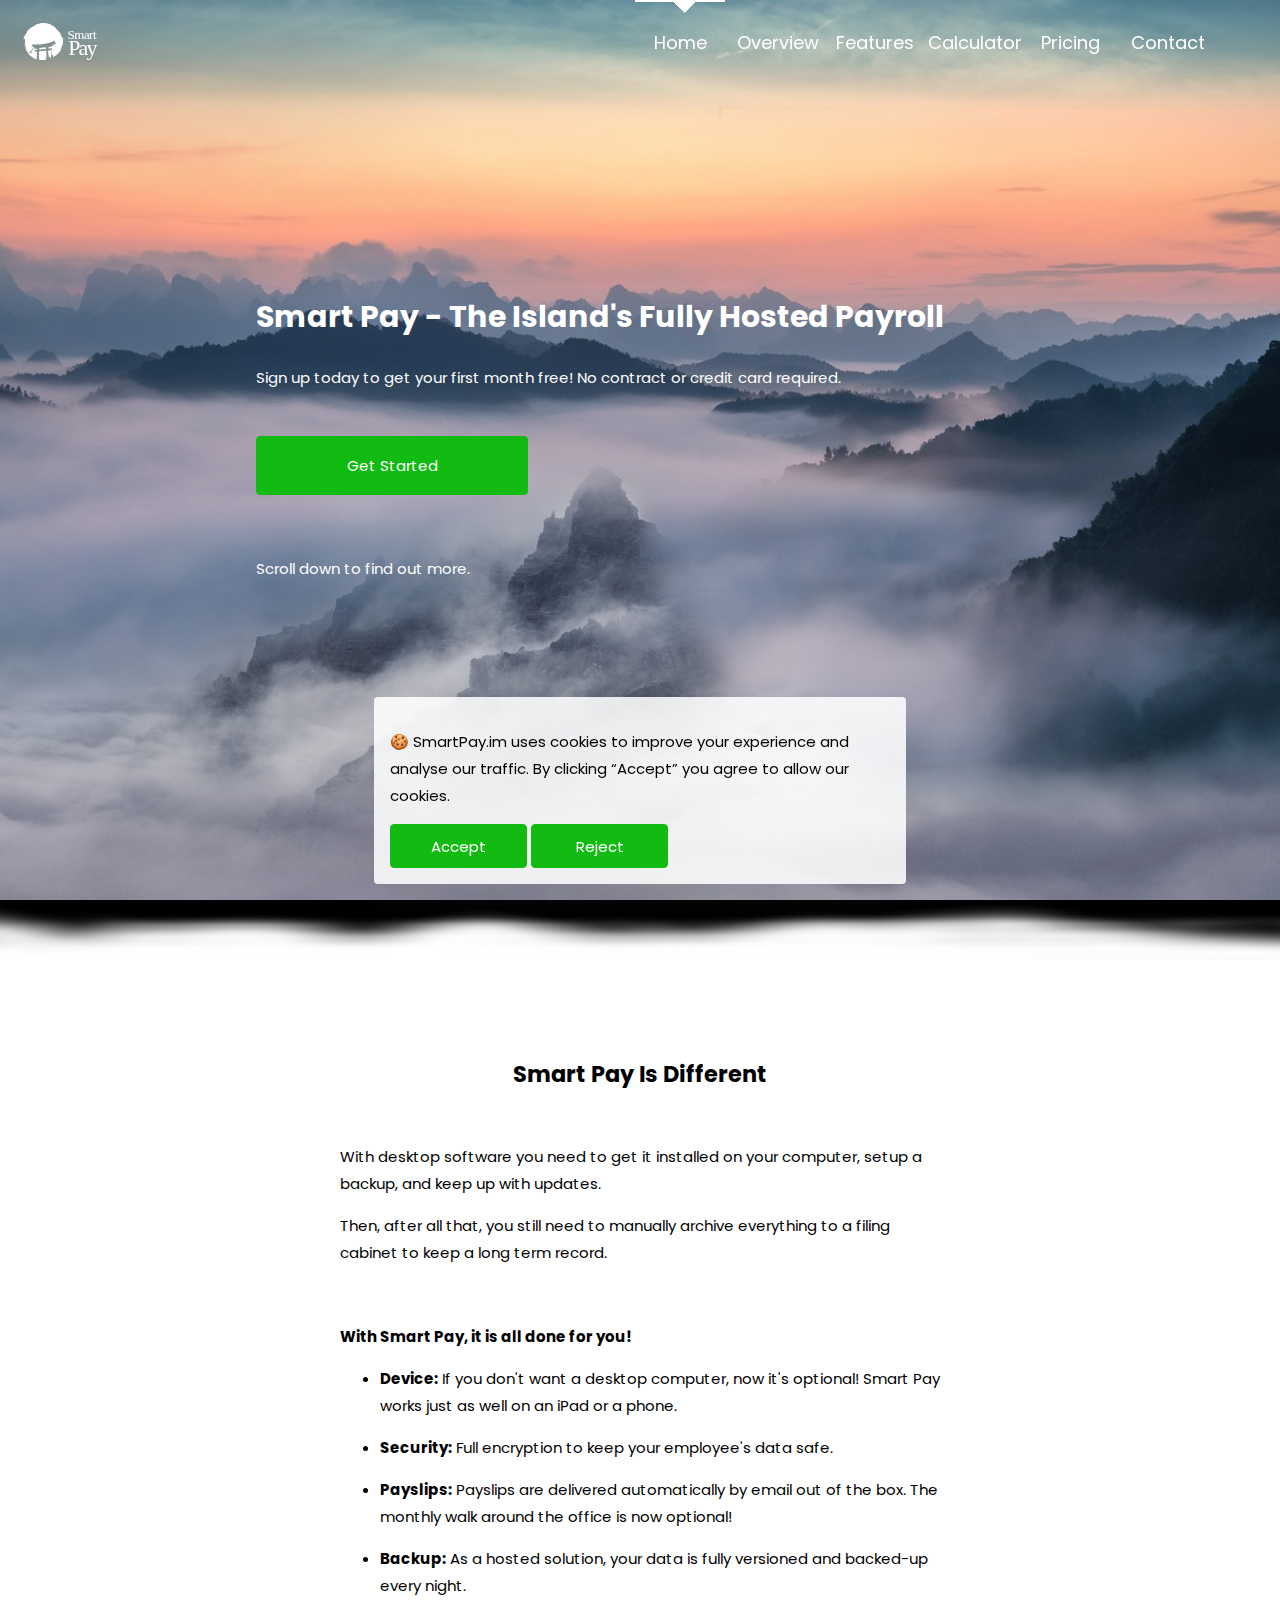
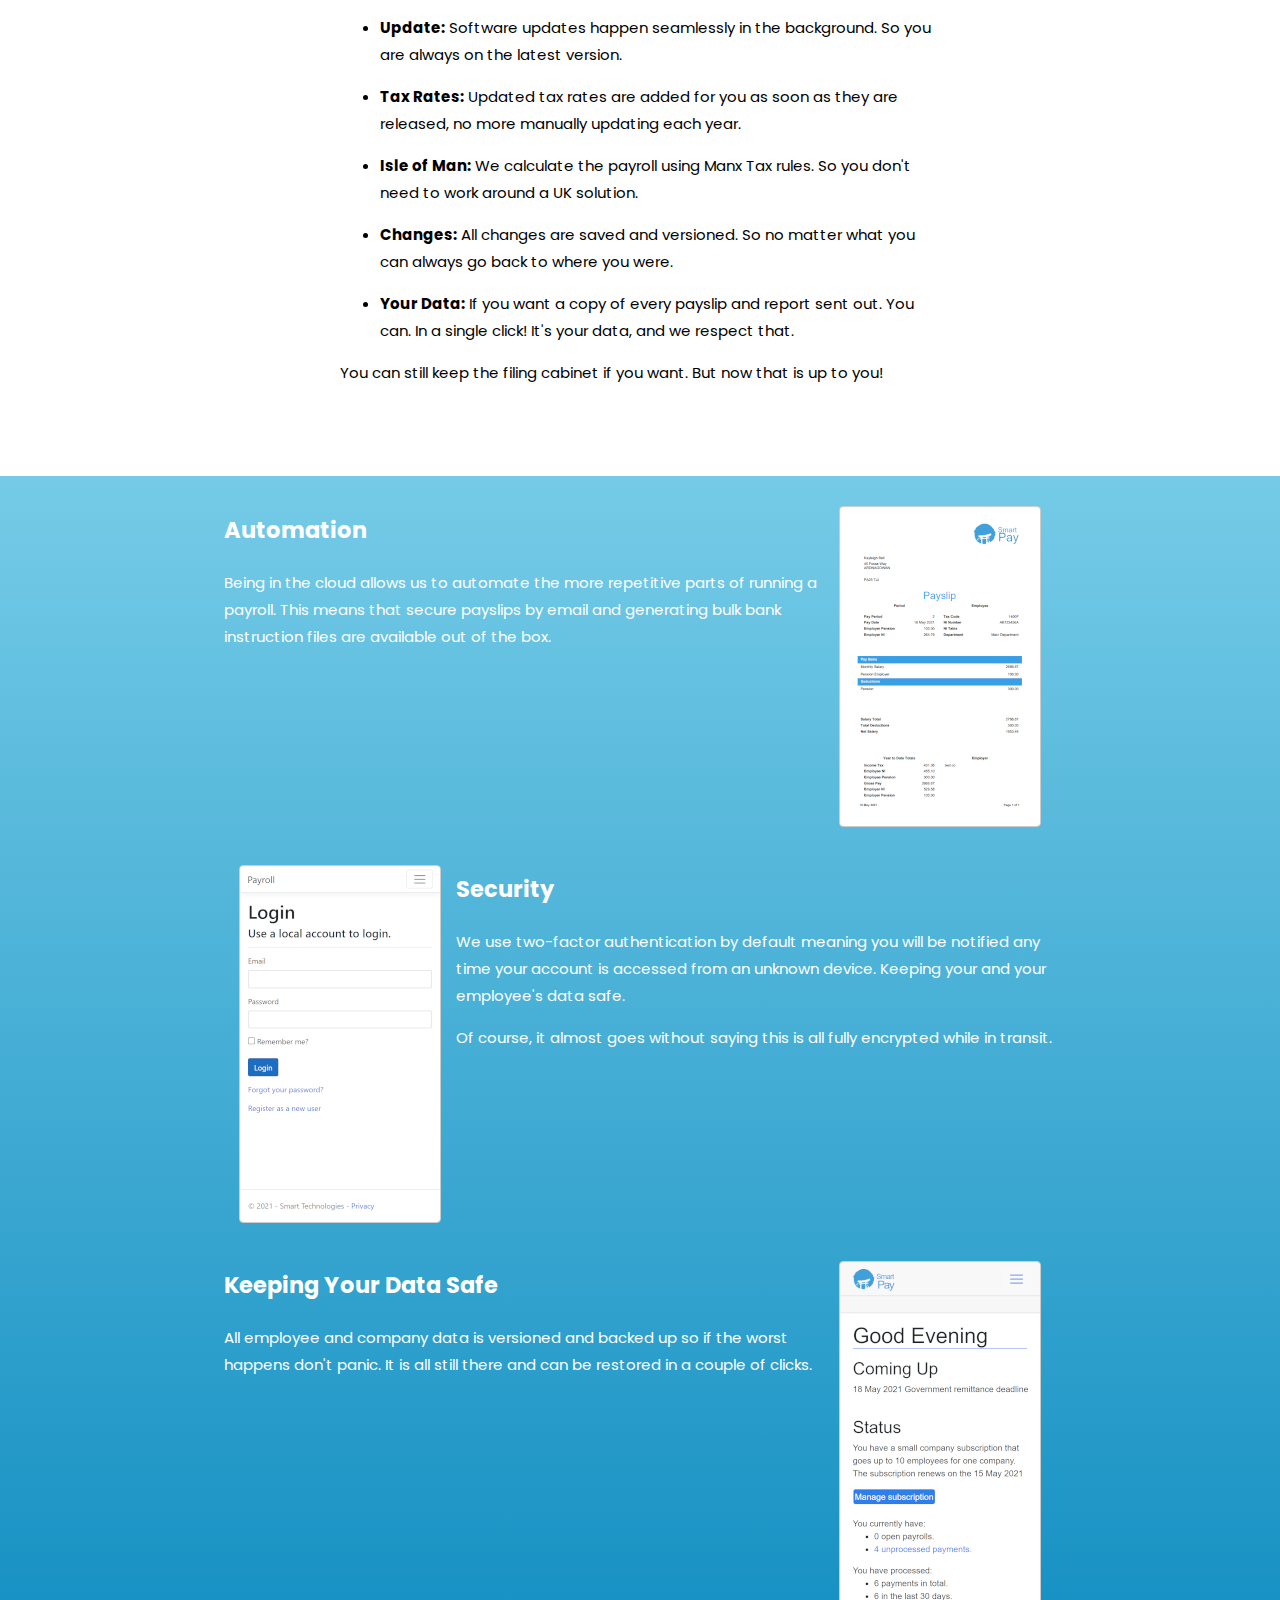
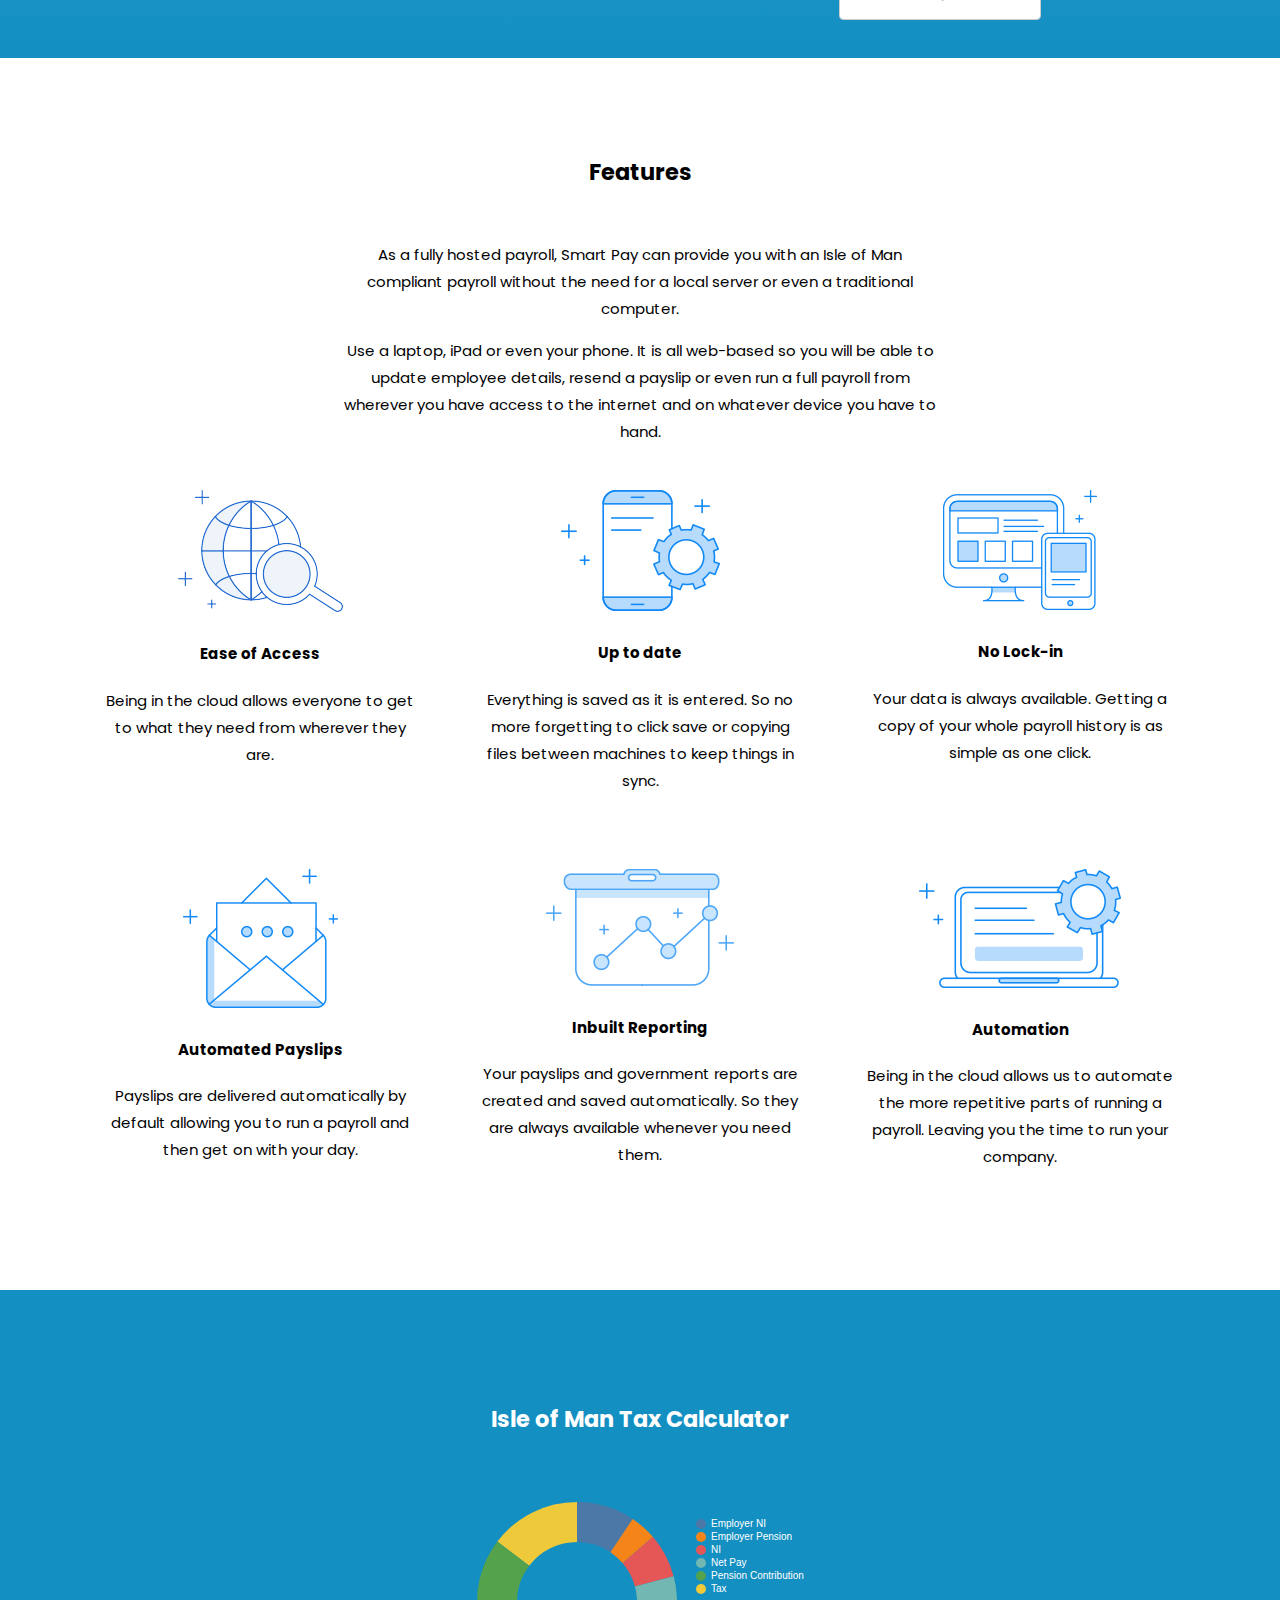
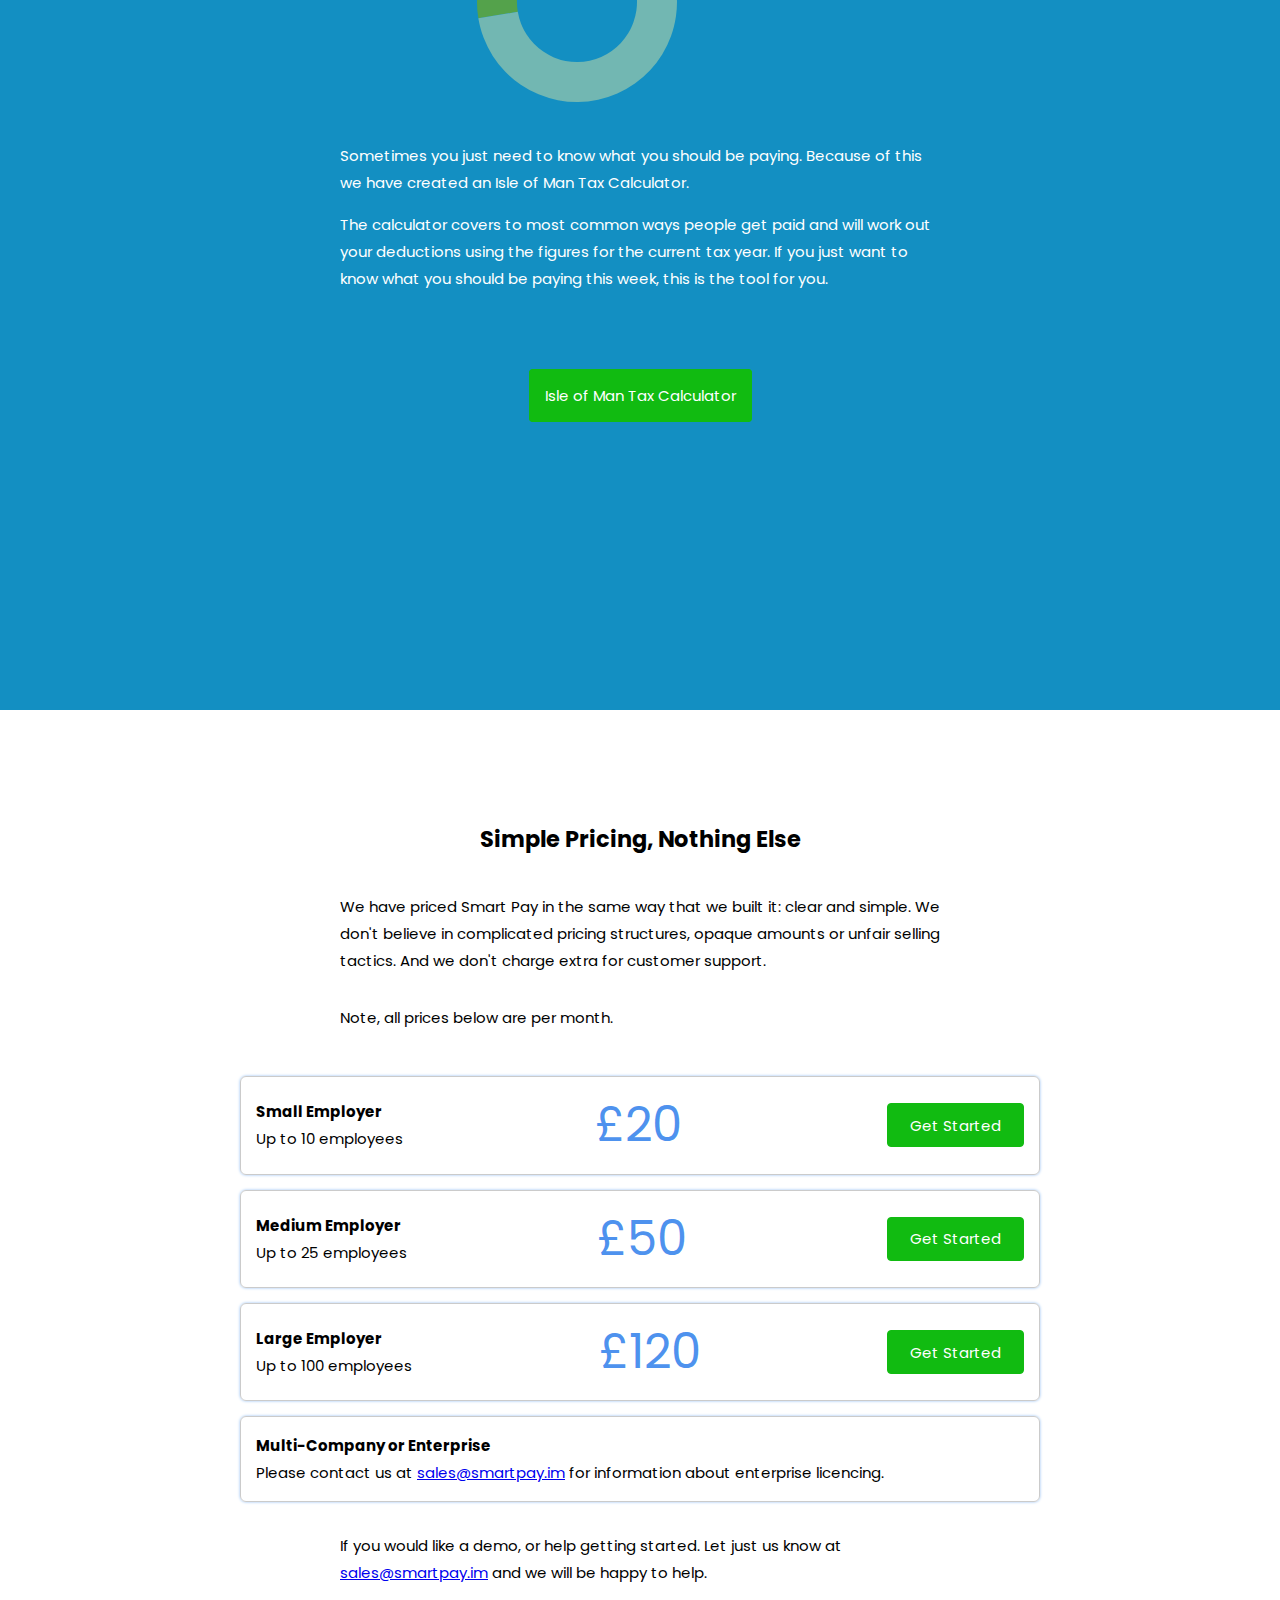
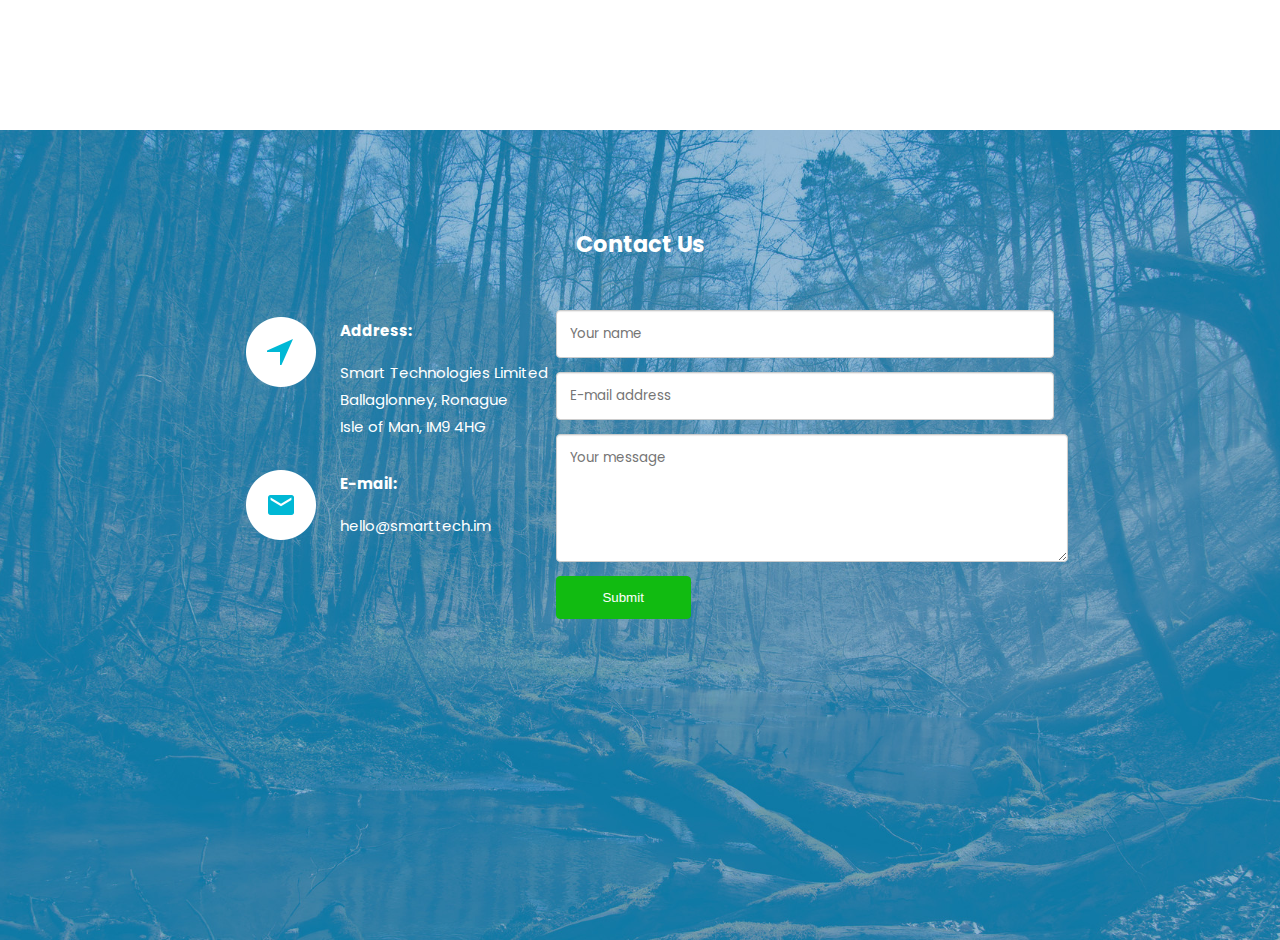
==== commit b26ba6de: "Add cookie-consent box to let the user pick" ====
--- a/index.html
+++ b/index.html
@@ -400,6 +400,12 @@
         <!-- Contact end -->
 
     </div>
+
+    <div class="cookie-consent" id="cookie-consent">
+        <p>🍪 SmartPay.im uses cookies to improve your experience and analyse our traffic. By clicking “Accept” you agree to allow our cookies.</p>
+        <a class="button" id="cookie-consent-accept">Accept</a>
+        <a class="button" id="cookie-consent-reject">Reject</a>
+    </div>
     
     
     <script src="site.js"></script>
@@ -408,9 +414,84 @@
     <script>
     window.dataLayer = window.dataLayer || [];
     function gtag(){dataLayer.push(arguments);}
+
+    // Default ad_storage to 'denied'.
+    gtag('consent', 'default', {
+    'ad_storage': 'denied',
+    'analytics_storage': 'denied'
+    });
+
     gtag('js', new Date());
 
     gtag('config', 'G-S53D43N2K9');
+    
+    function setCookie(name, value, daysToLive) {
+        // Encode value in order to escape semicolons, commas, and whitespace
+        var cookie = name + "=" + encodeURIComponent(value);
+        
+        if(typeof daysToLive === "number") {
+            /* Sets the max-age attribute so that the cookie expires
+            after the specified number of days */
+            cookie += "; max-age=" + (daysToLive*24*60*60);
+            
+            document.cookie = cookie;
+        }
+    }
+
+    function getCookie(name) {
+        // Split cookie string and get all individual name=value pairs in an array
+        var cookieArr = document.cookie.split(";");
+        
+        // Loop through the array elements
+        for(var i = 0; i < cookieArr.length; i++) {
+            var cookiePair = cookieArr[i].split("=");
+            
+            /* Removing whitespace at the beginning of the cookie name
+            and compare it with the given string */
+            if(name == cookiePair[0].trim()) {
+                // Decode the cookie value and return
+                return decodeURIComponent(cookiePair[1]);
+            }
+        }
+        
+        // Return null if not found
+        return null;
+    }
+    
+    function setConsent(pref) {
+        var consentBox = document.getElementById("cookie-consent");
+        if (consentBox === undefined) {
+            return;
+        }
+        consentBox.style.visibility = "hidden";
+        if (pref) {
+            gtag('consent', 'update', {
+            'ad_storage': 'granted',
+            'analytics_storage': 'granted'
+            });
+            setCookie('Consent', 'yes', 30);
+        } else {
+            setCookie('Consent', 'no', 30);
+        }
+    }
+
+    document.getElementById("cookie-consent-accept").addEventListener("click", function() {
+        setConsent(true);
+    });
+    
+    document.getElementById("cookie-consent-reject").addEventListener("click", function() {
+        setConsent(false);
+    });
+
+    var consentValue = getCookie('Consent');
+    if (consentValue !== null) {
+        if (consentValue === 'yes') {
+            setConsent(true);
+        } else {
+            setConsent(false);
+        }
+    }
+
     </script>
 </body>
 </html>--- a/site.css
+++ b/site.css
@@ -812,4 +812,30 @@
 @-ms-keyframes slide-right {
     from {margin-left: -50vw; opacity: 0;}
     to {margin-left: 0px; opacity: 1 !important;}
+}
+
+.cookie-consent {
+    position: fixed;
+    width: 500px;
+    bottom: 1rem;
+    left: 0;
+    right: 0;
+    margin: 0 auto;
+    padding: 1rem;
+    background-color: #ffffffde;
+    box-shadow: rgba(100, 100, 111, 0.2) 0px 7px 29px 0px;
+    border-radius: 4px;
+}
+
+.cookie-consent a.button {
+    text-decoration: none;
+    color: #ffffff;
+    background-color: #11bb11;
+    border-radius: 4px;
+    padding: .5em;
+    border: 1px solid #11bb11;
+    min-width: 8em;
+    display: inline-block;
+    text-align: center;
+    cursor: pointer;
 }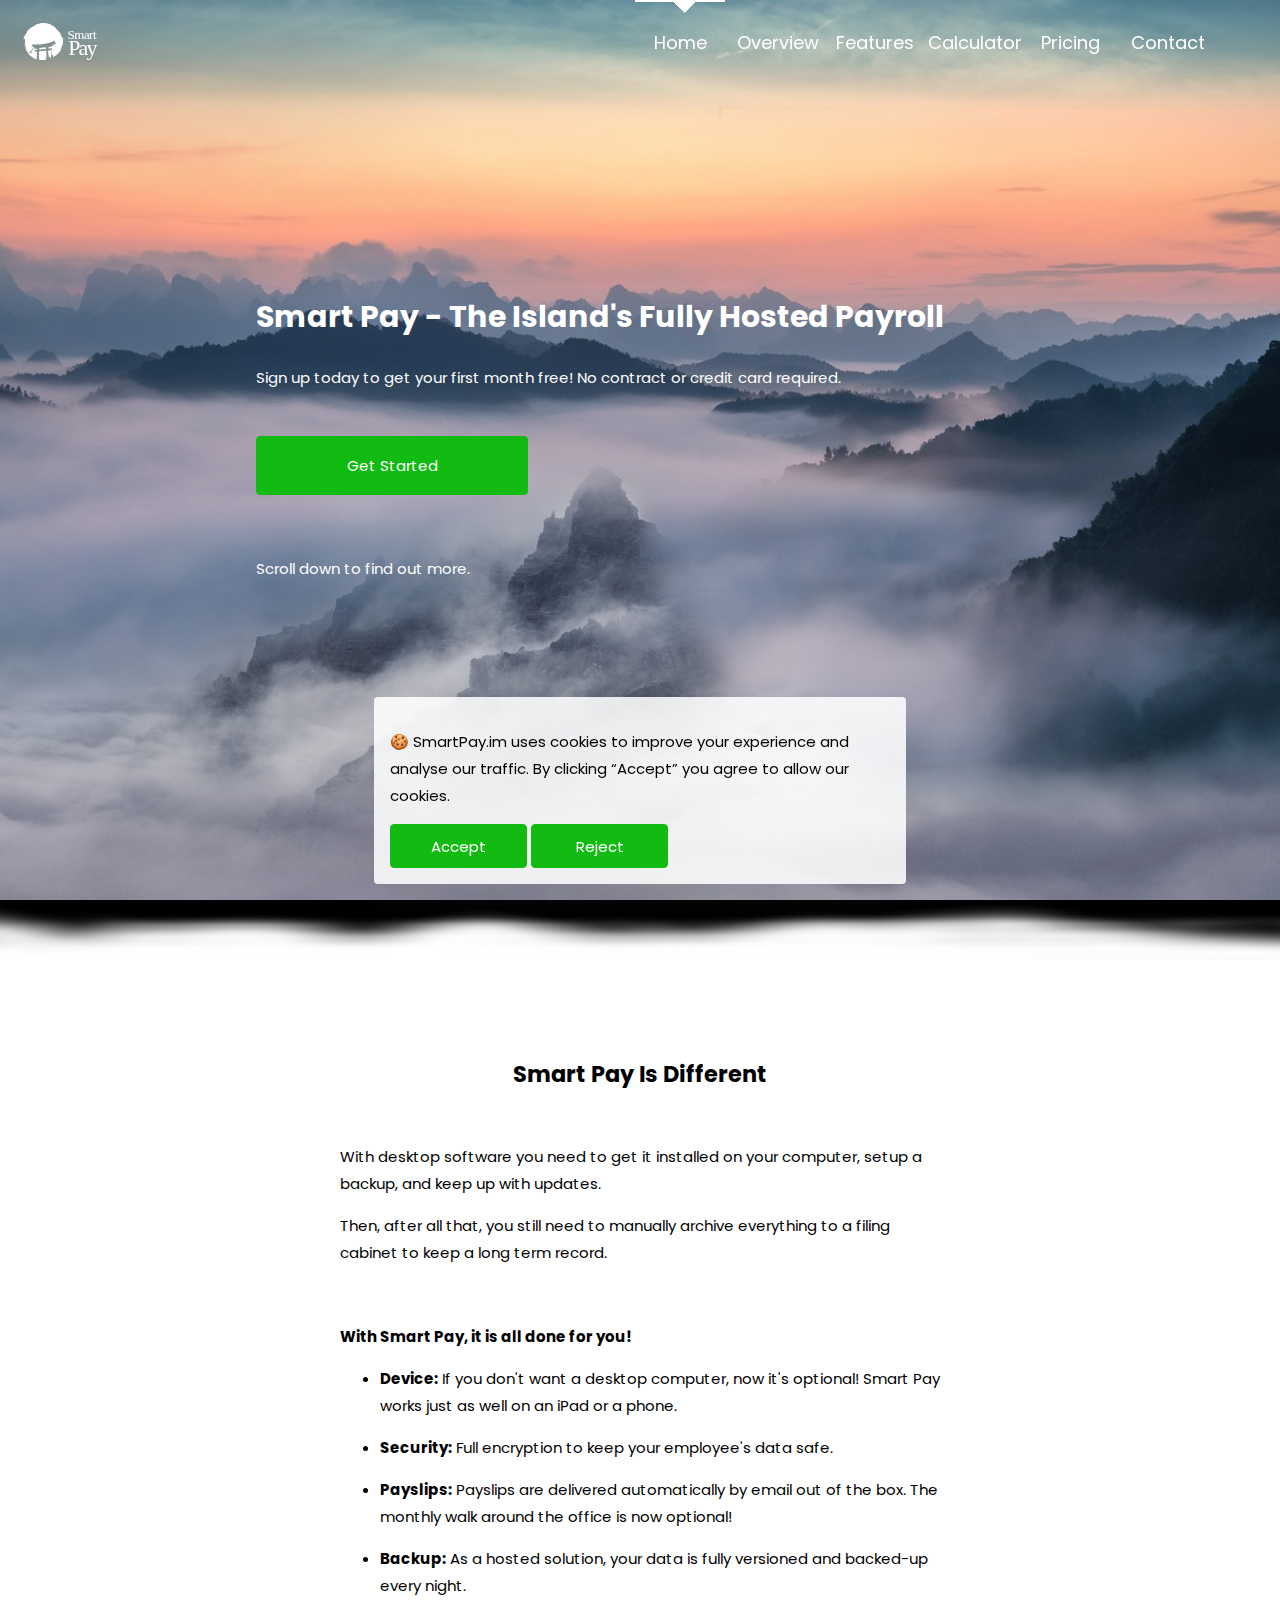
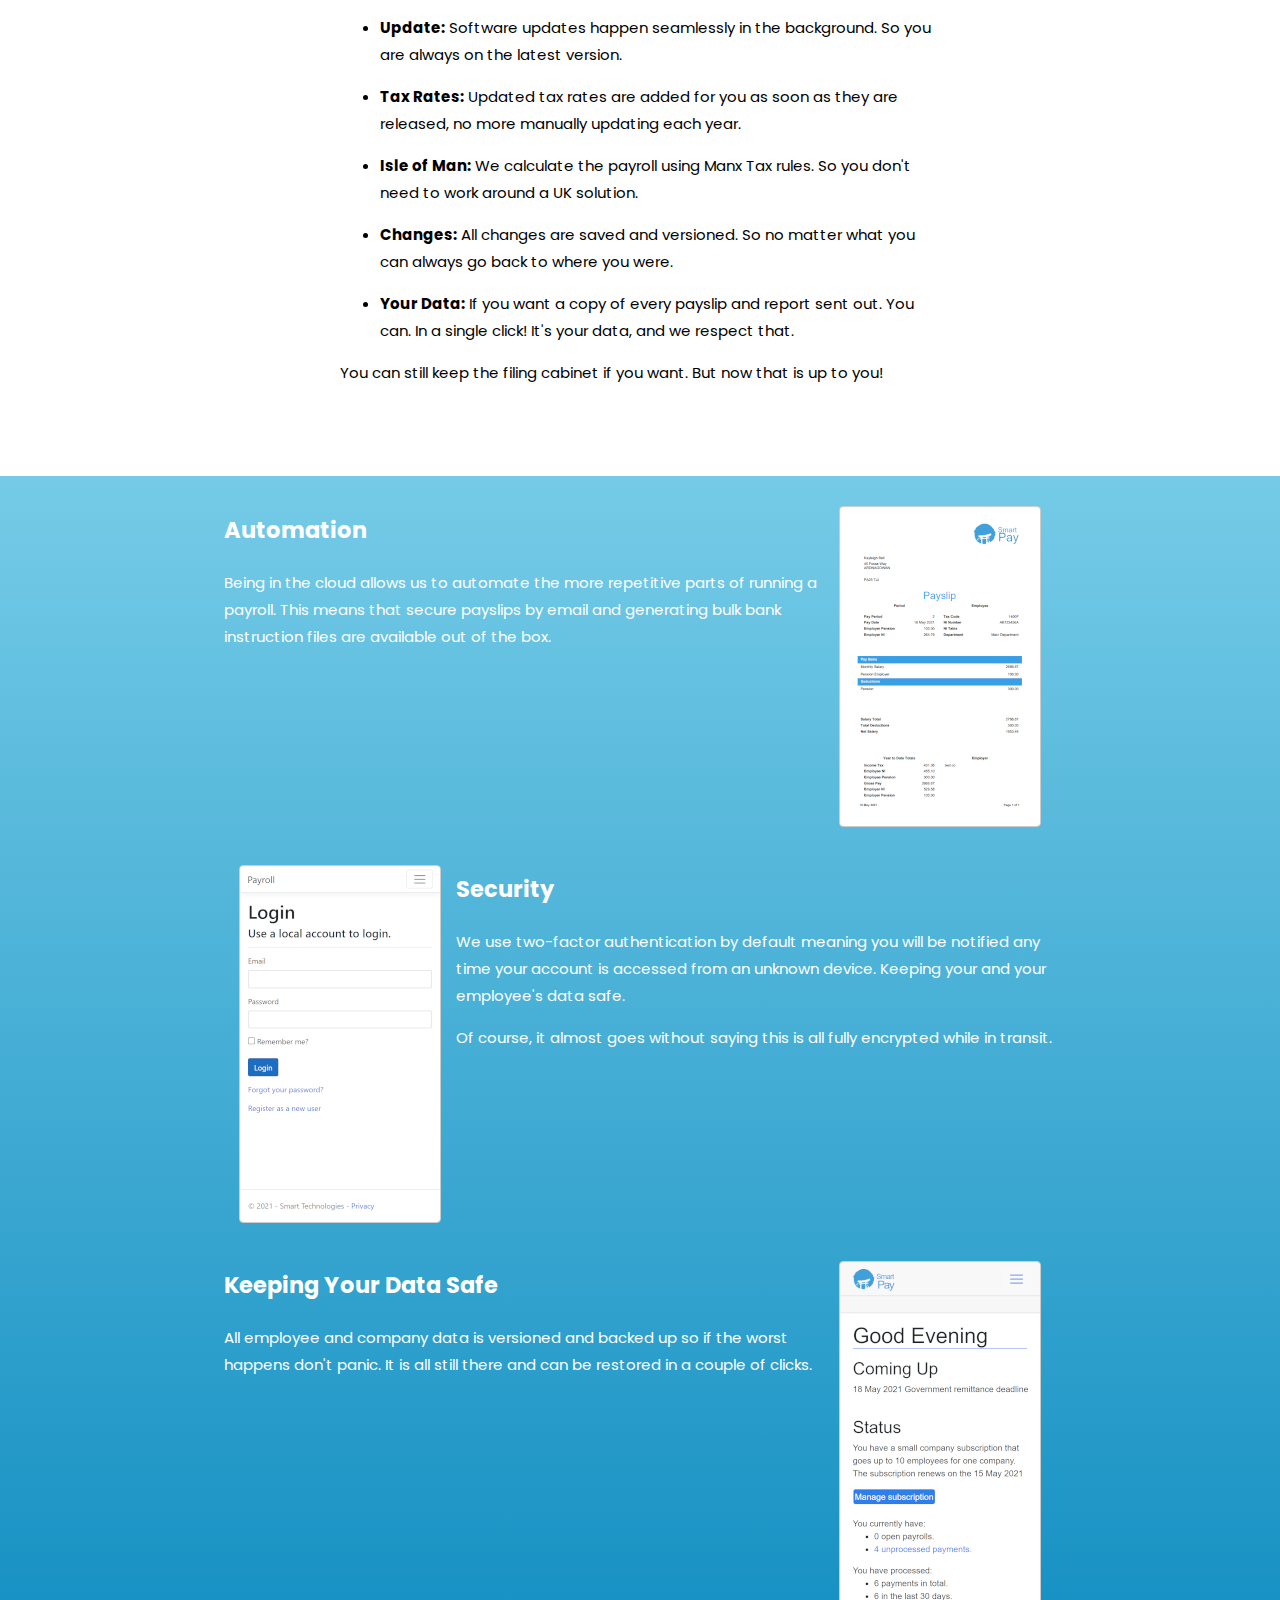
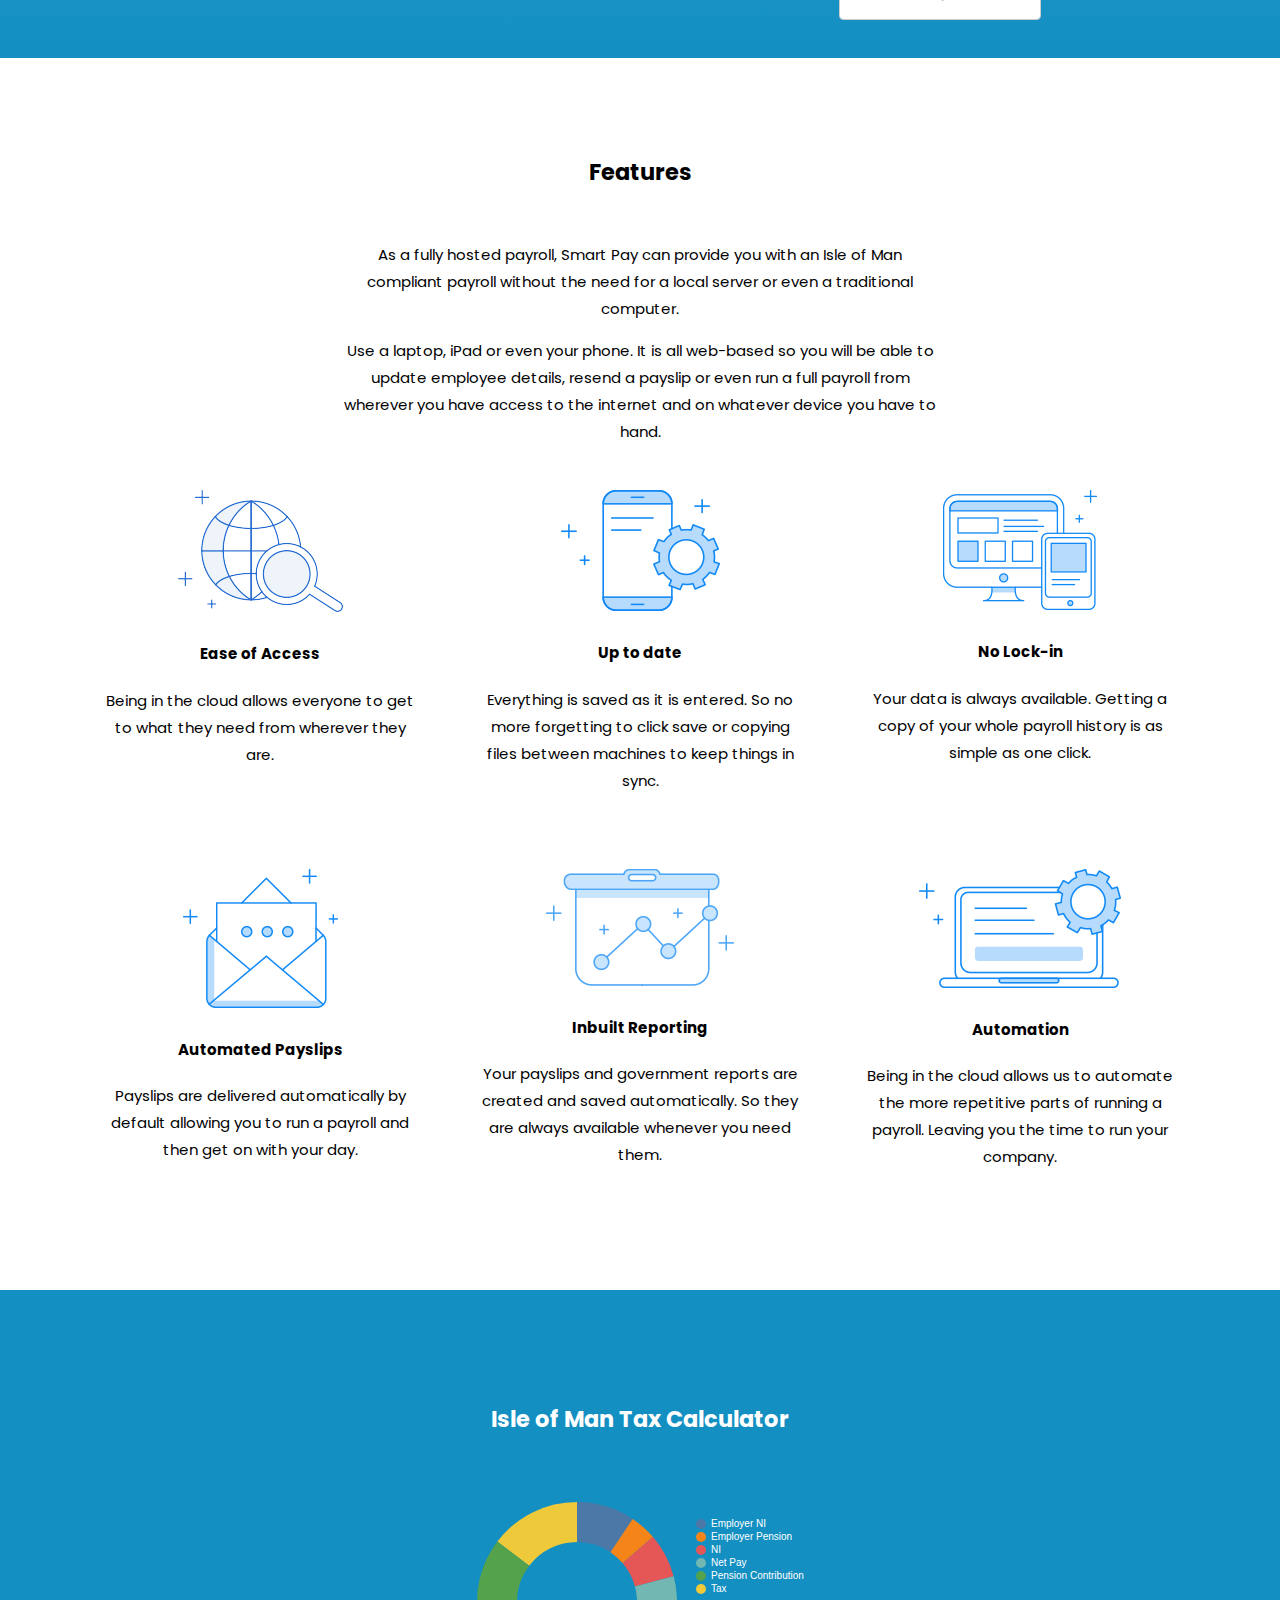
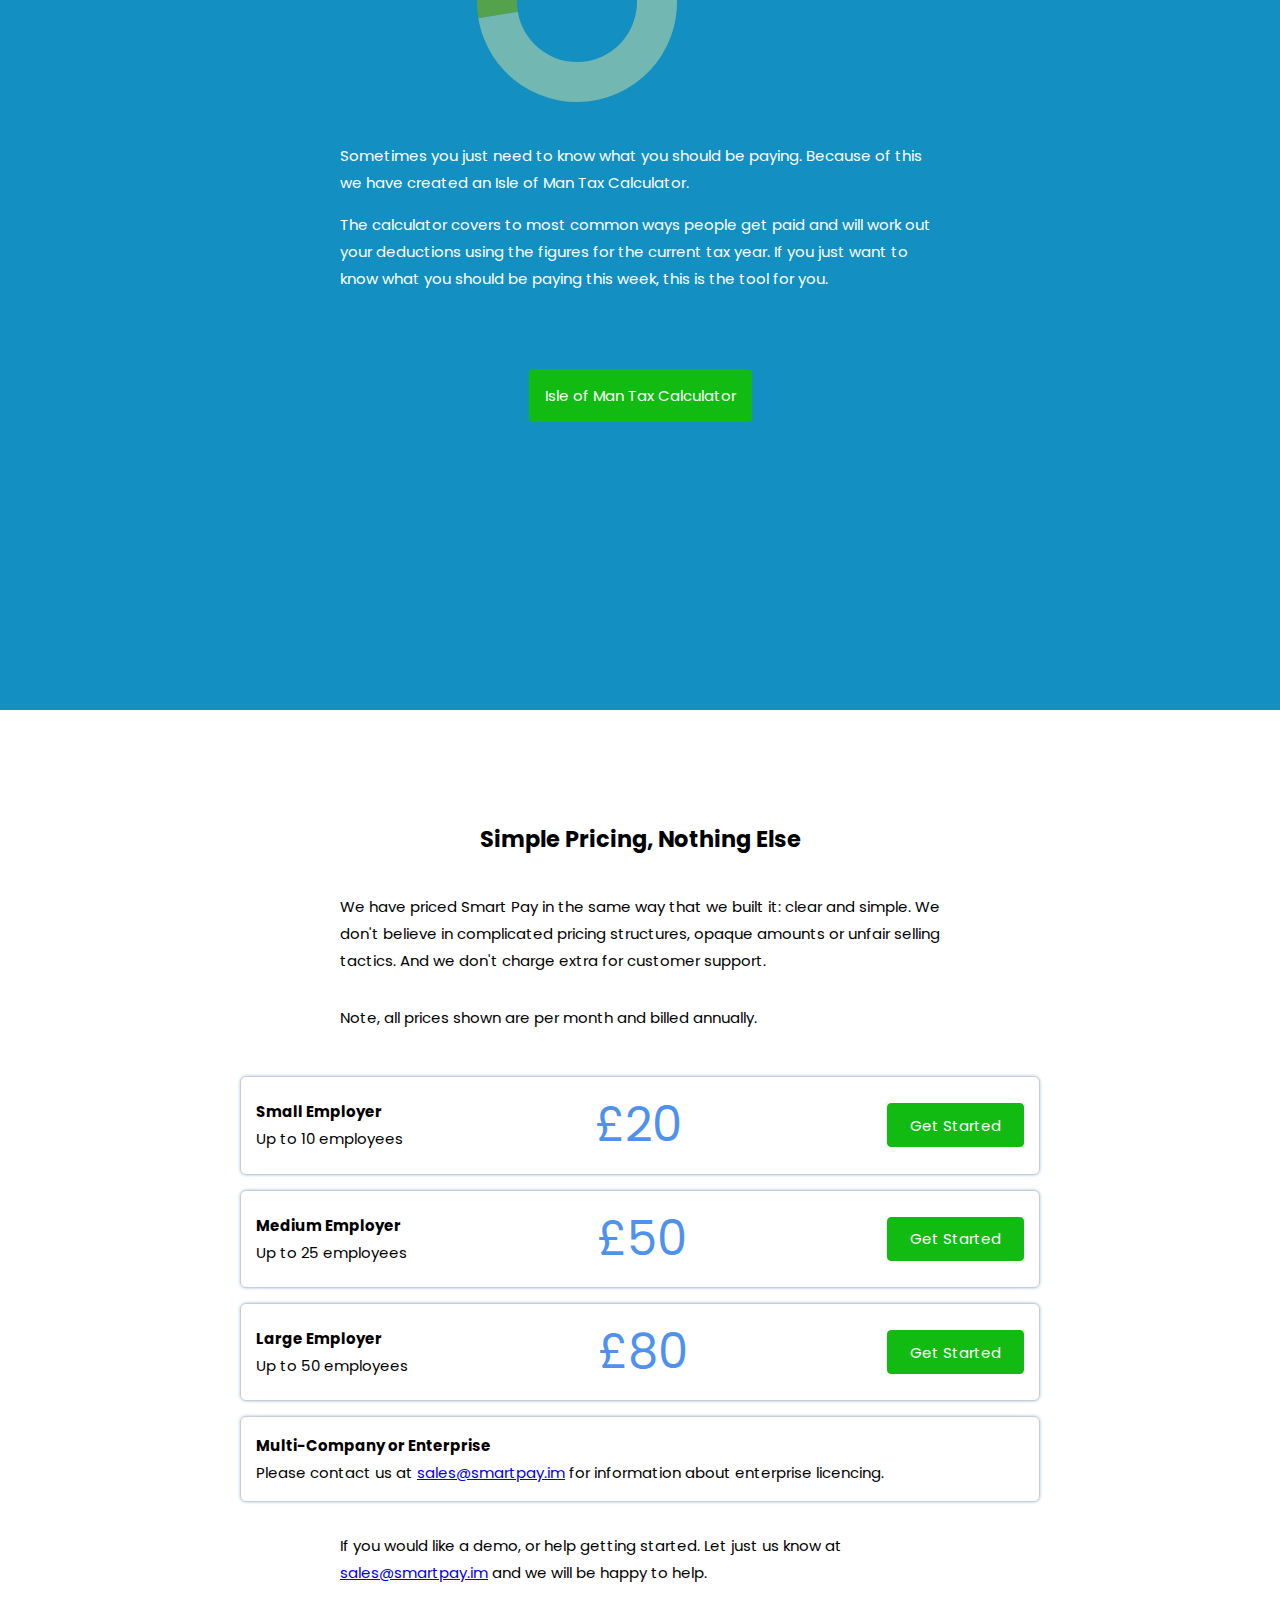
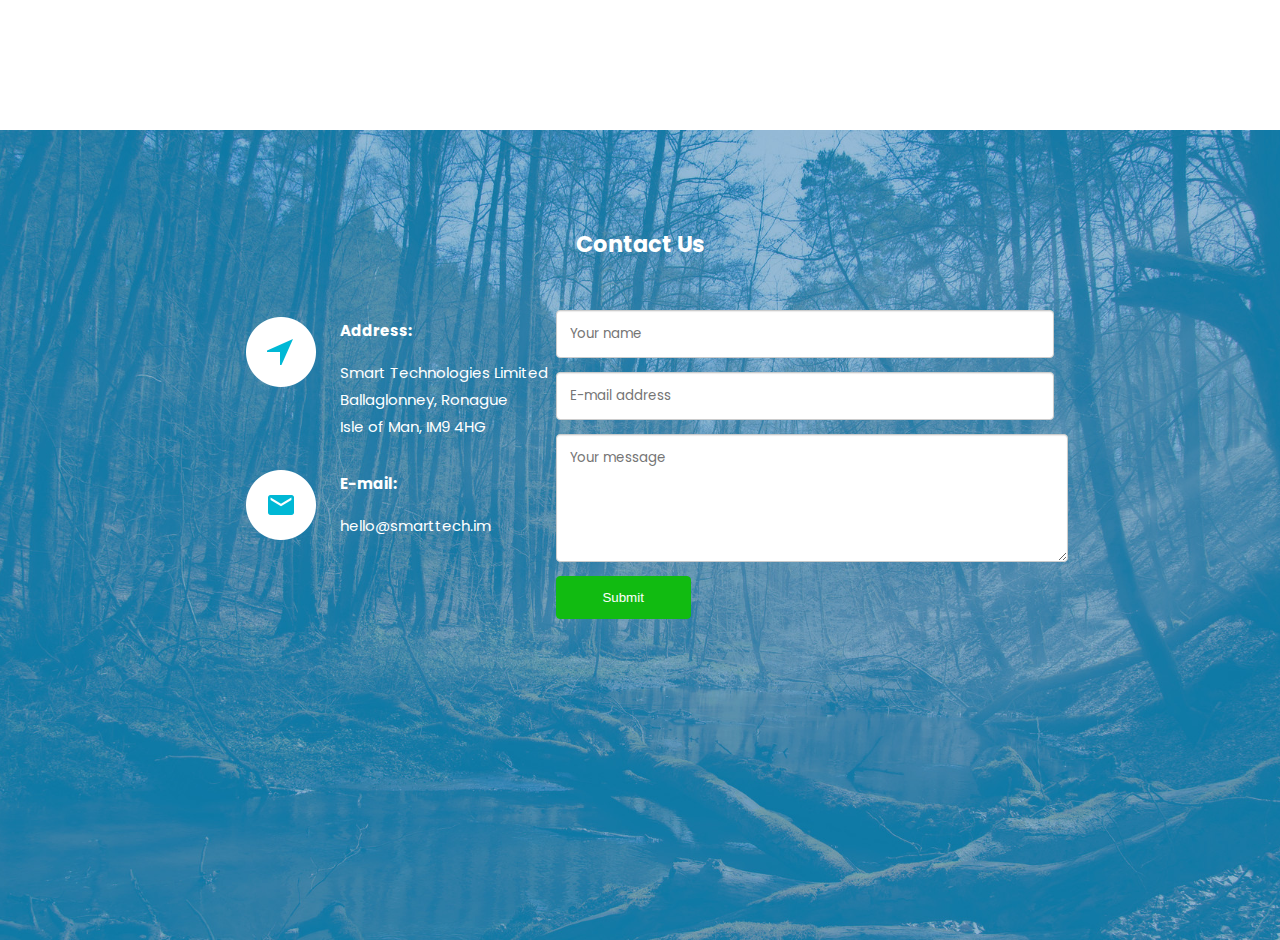
==== commit 89ddf327: "Update large employer price and employee count" ====
--- a/index.html
+++ b/index.html
@@ -265,7 +265,7 @@
         <div class="section price scroll-trigger" id="price">
             <h2>Simple Pricing, Nothing Else</h2>
             <p>We have priced Smart Pay in the same way that we built it: clear and simple. We don't believe in complicated pricing structures, opaque amounts or unfair selling tactics. And we don't charge extra for customer support.</p>
-            <p>Note, all prices below are per month.</p>
+            <p>Note, all prices shown are per month and billed annually.</p>
             <p></p>
 
             <div class="price-choice">
@@ -297,10 +297,10 @@
             <div class="price-choice">
                 <div>
                     <b>Large Employer</b>
-                    Up to 100 employees
+                    Up to 50 employees
                 </div>
                 <div class="price-value">
-                    £120
+                    £80
                 </div>
                 <div>
                     <a class="button" id="subscription-button-small" href="https://app.smartpay.im/Identity/Account/Register">Get Started</a>
--- a/site.css
+++ b/site.css
@@ -817,6 +817,7 @@
 .cookie-consent {
     position: fixed;
     width: 500px;
+    max-width: 100%;
     bottom: 1rem;
     left: 0;
     right: 0;
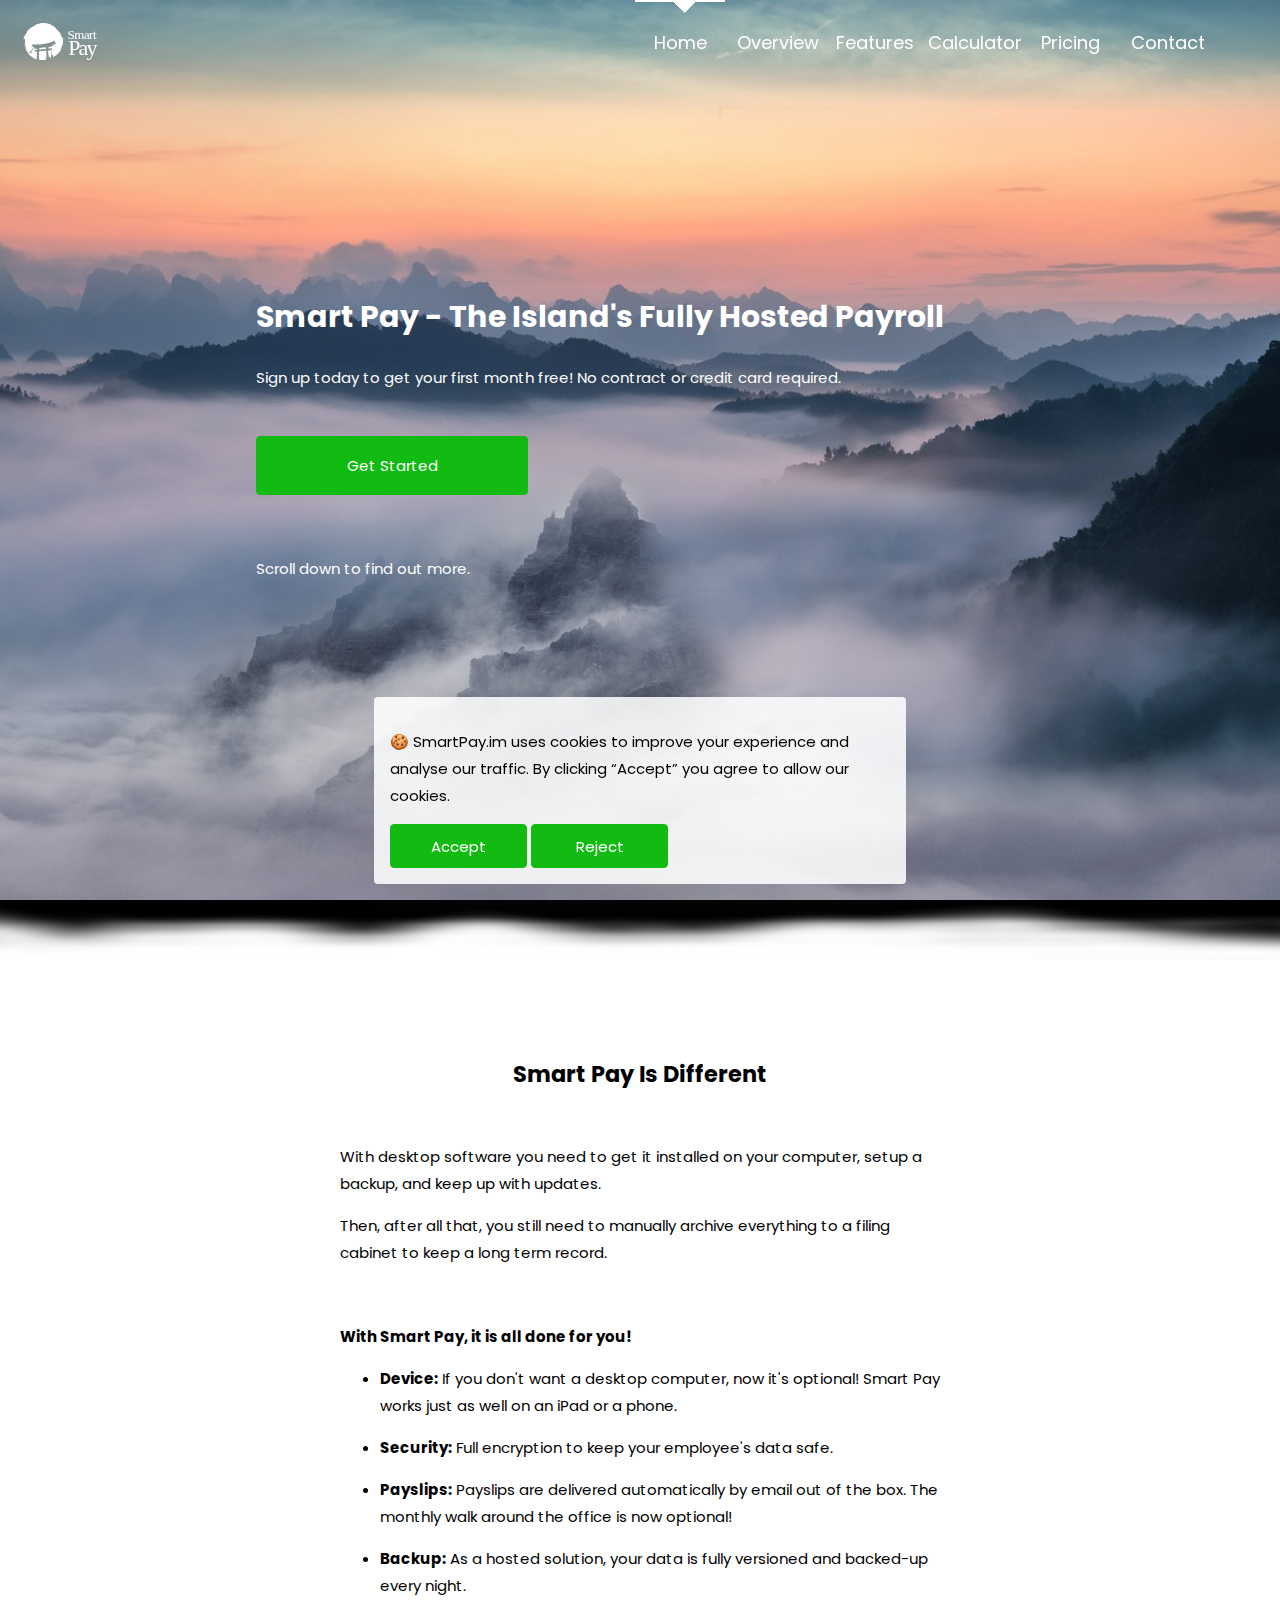
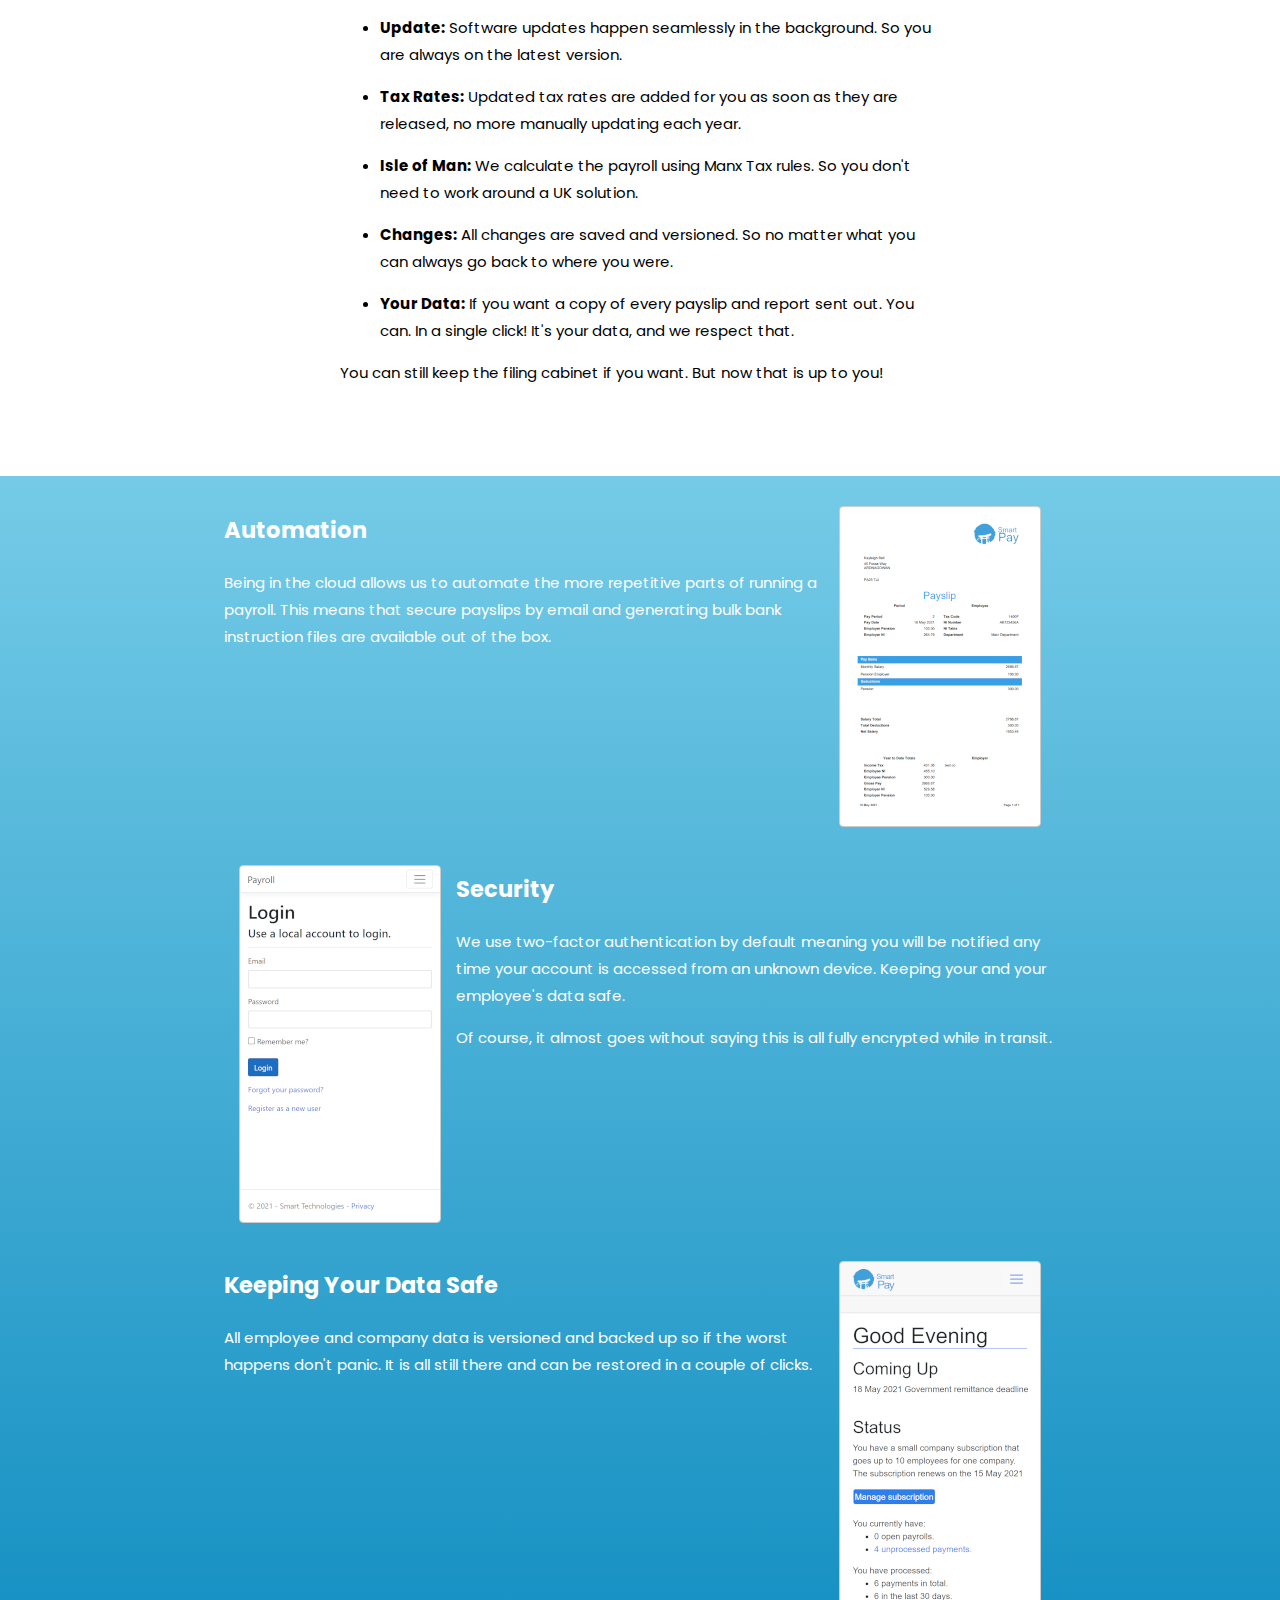
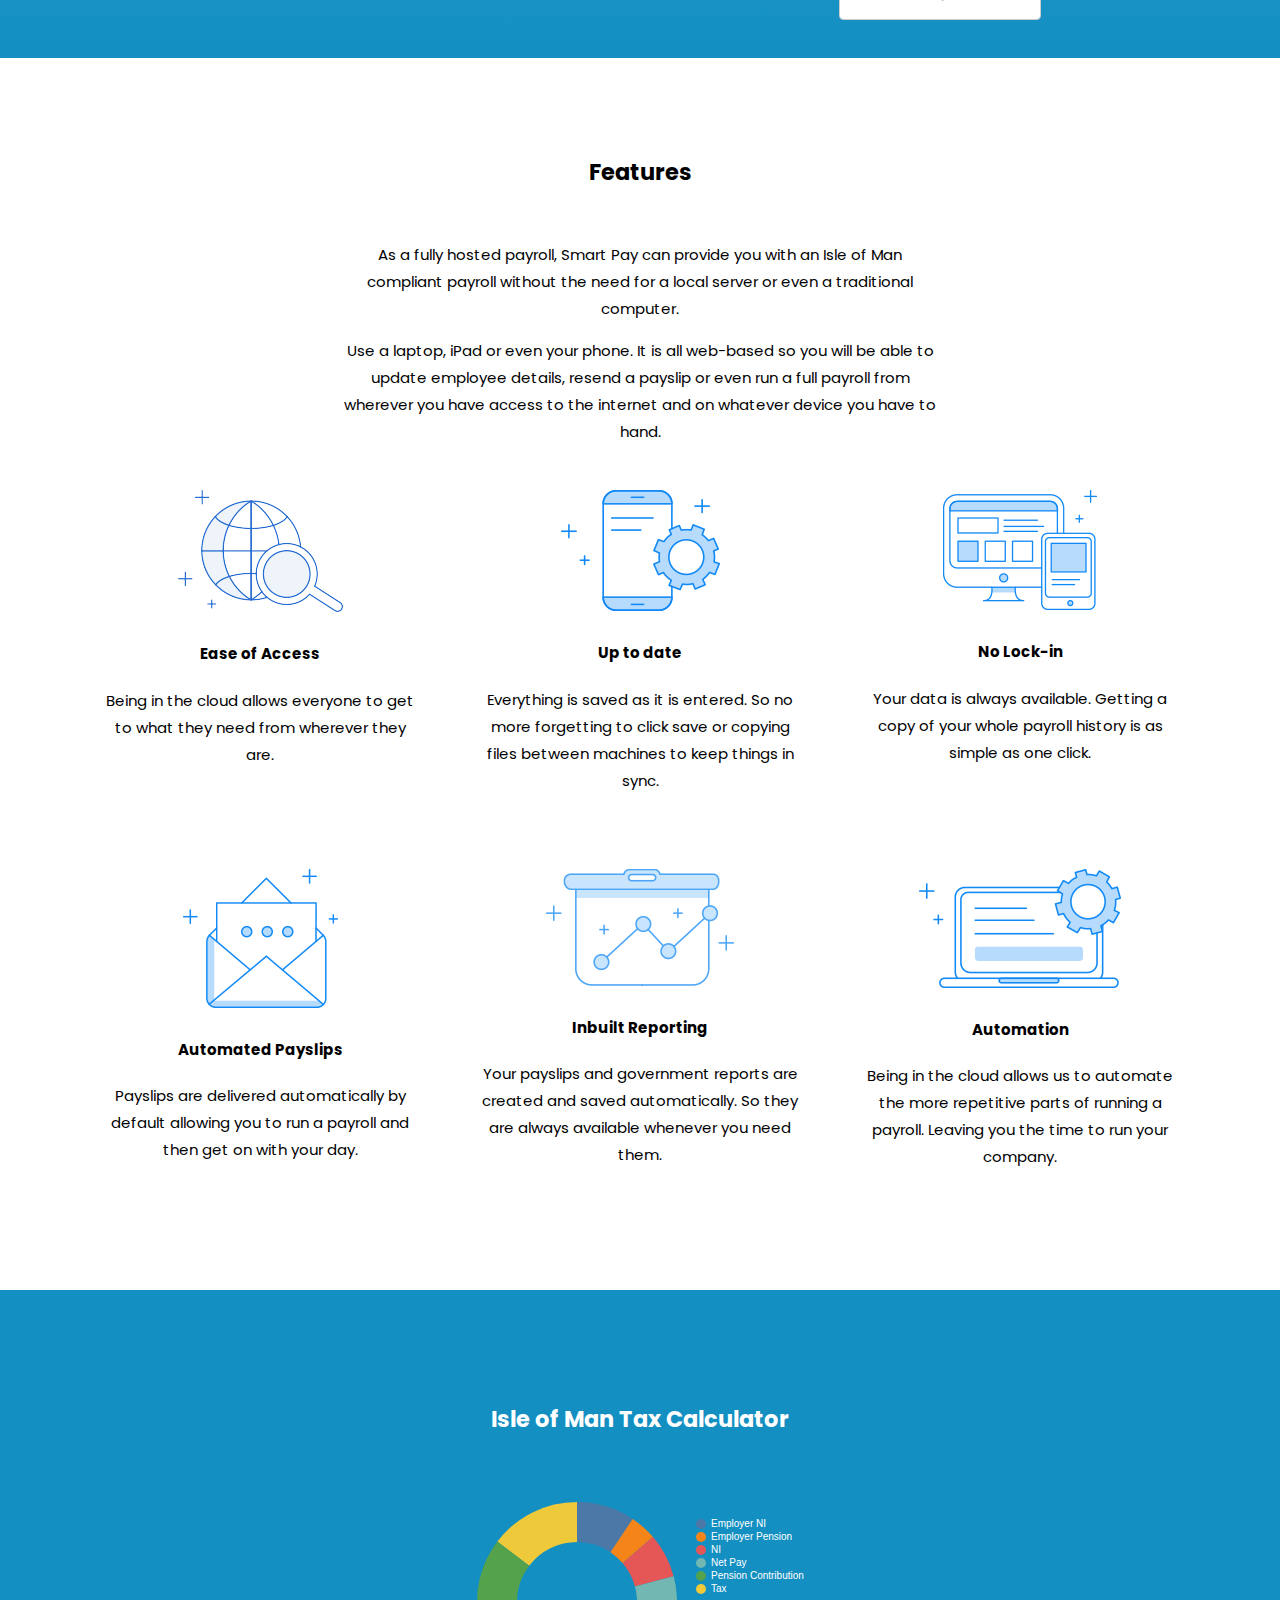
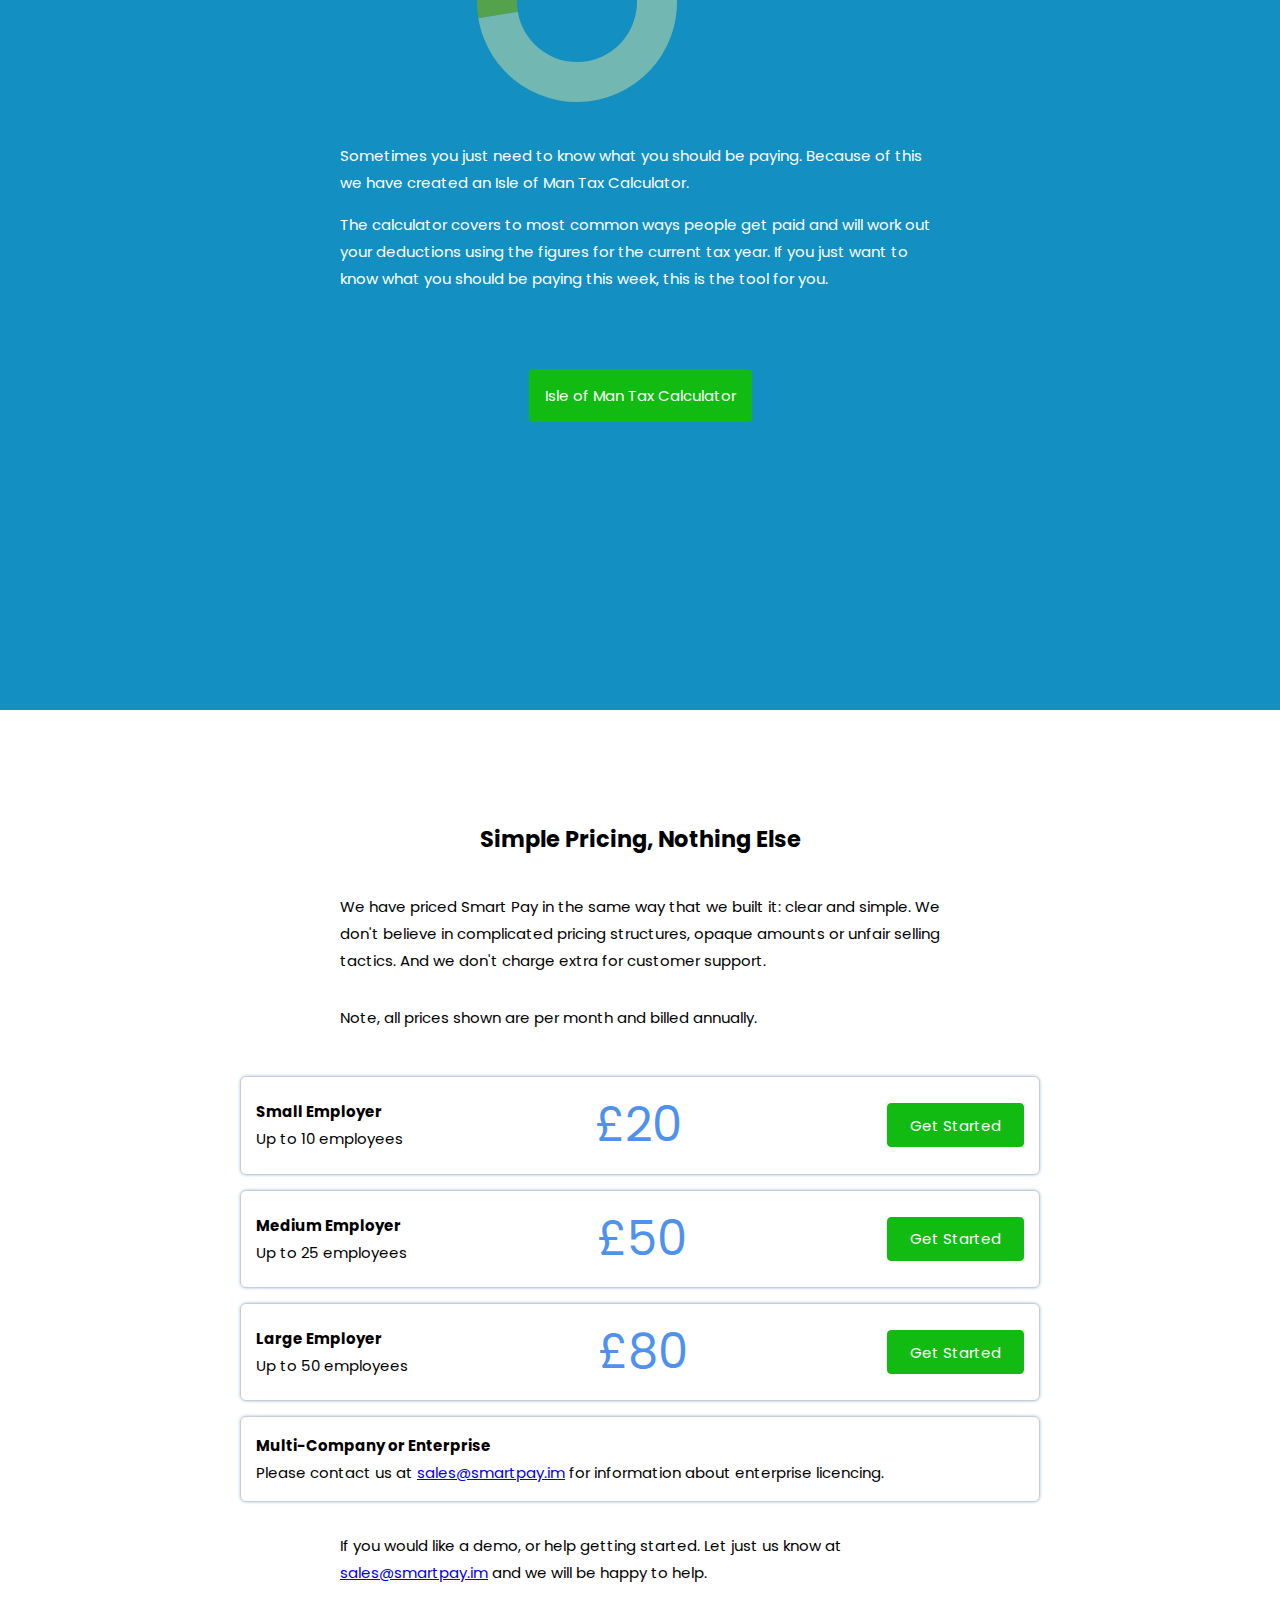
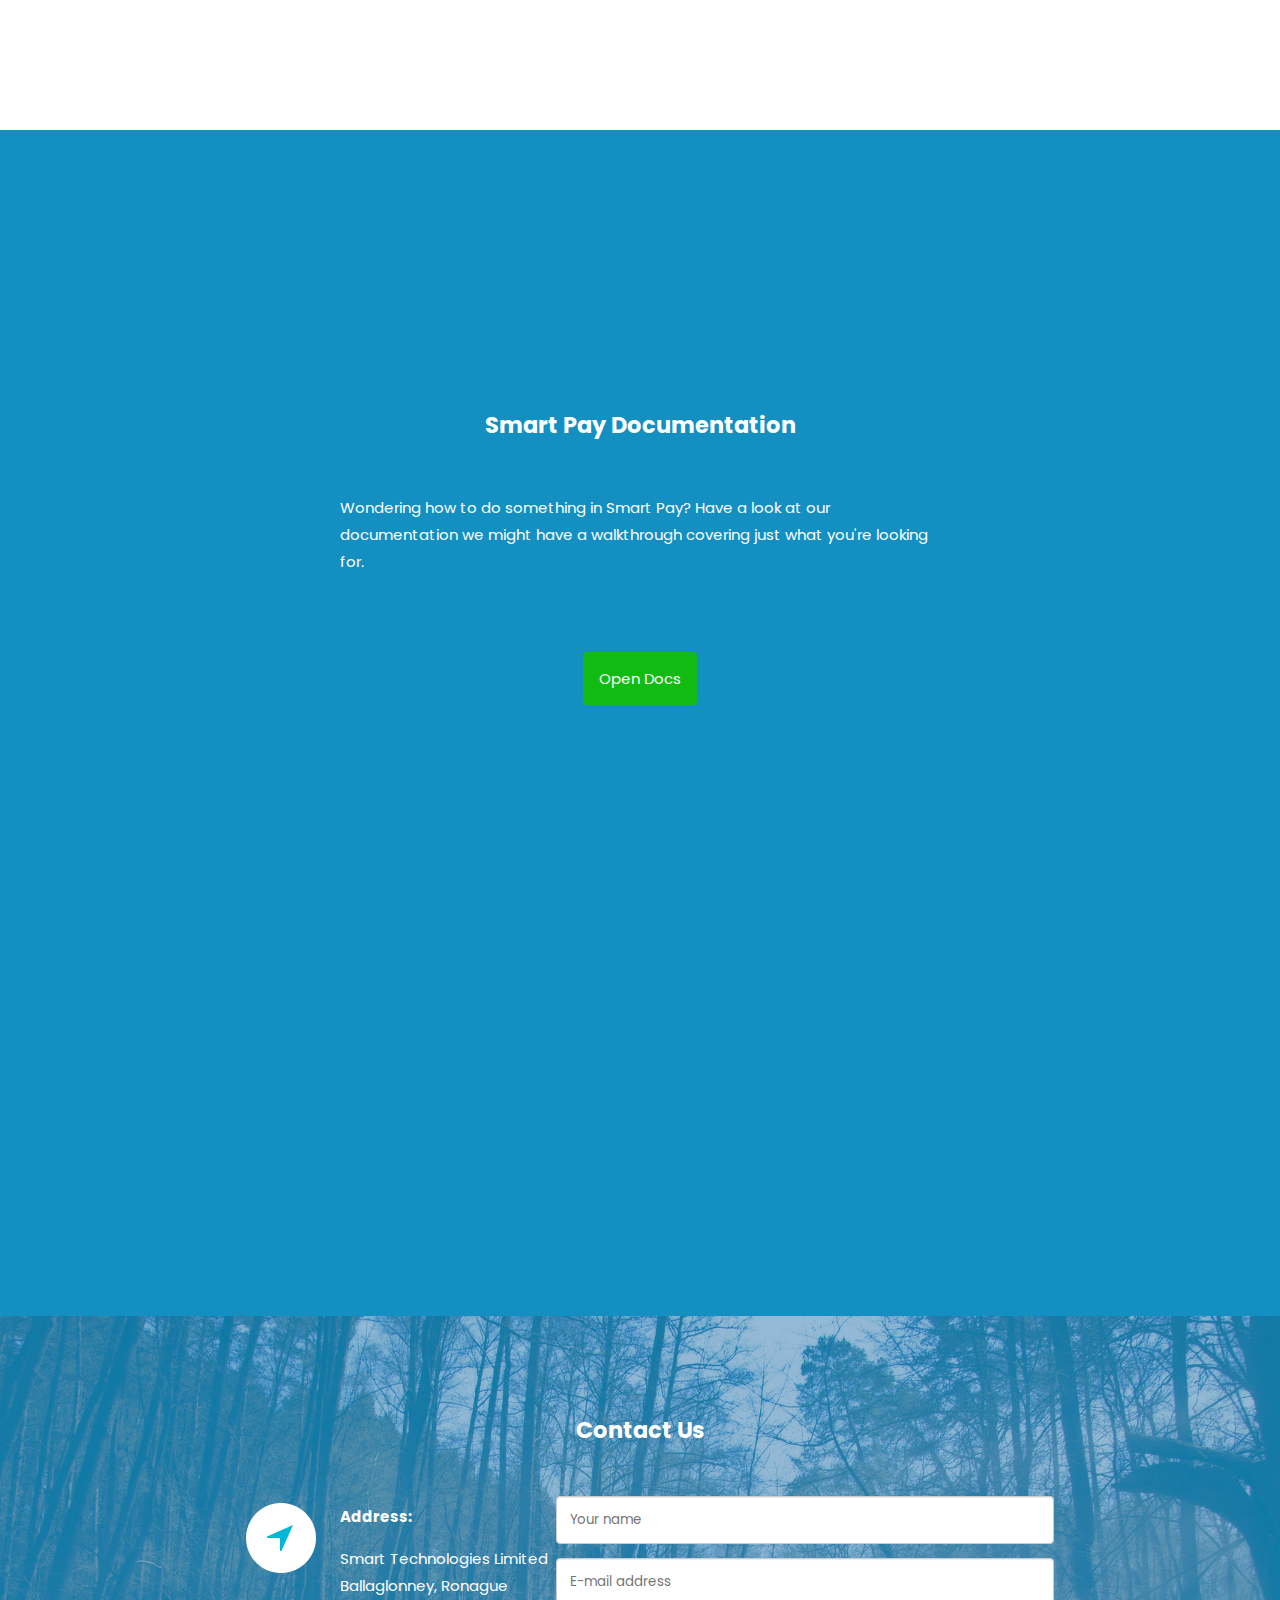
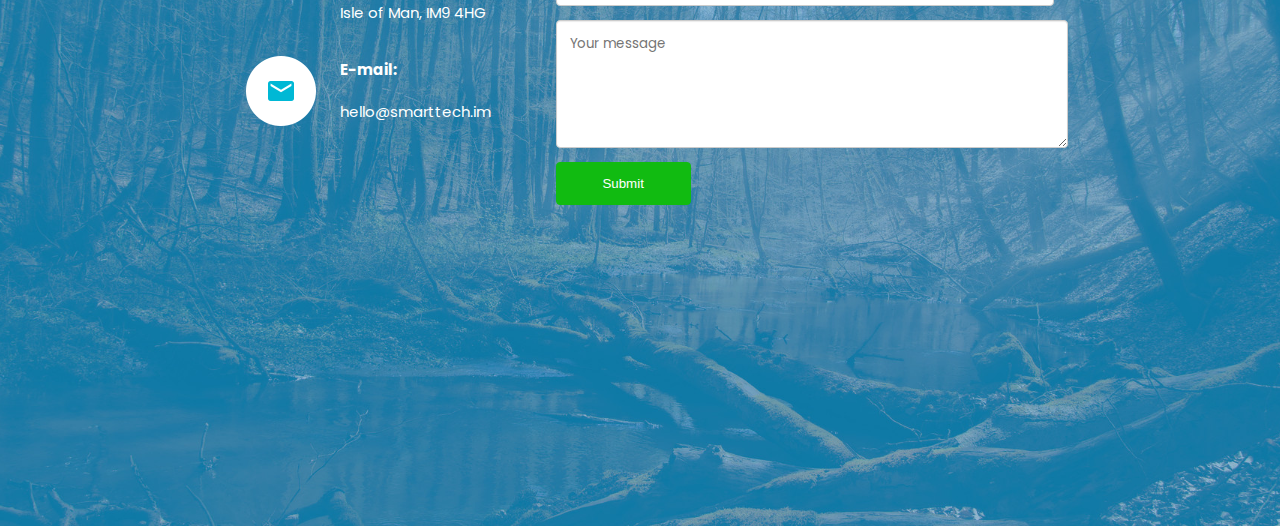
==== commit eb951f8d: "Add docs" ====
--- a/index.html
+++ b/index.html
@@ -6,7 +6,7 @@
     <meta name="viewport" content="width=device-width, initial-scale=1.0">
     <title>Smart Pay</title>
     <link rel="apple-touch-icon" href="images/apple-touch-icon.png">
-    <link rel="shortcut icon" type="image/ico" href="images/favicon.ico" />
+    <link rel="shortcut icon" type="image/png" href="images/favicon.png" />
     <link rel="stylesheet" href="site.css">
 </head>
 <body>
@@ -321,6 +321,22 @@
         </div>
         <!-- Price end -->
 
+
+        <!-- Docs -->
+        <div class="section docs scroll-trigger" id="docs">
+            <div class="text">
+                <div>
+                    <h2>Smart Pay Documentation</h2>
+                    <p>Wondering how to do something in Smart Pay? Have a look at our <a href="/docs">documentation</a> we might have a walkthrough covering just what you're looking for.</p>
+                    
+                    <div class="botton">
+                        <a href="/docs">Open Docs</a>
+                    </div>
+                </div>
+            </div>
+        </div>
+        <!-- Docs end -->
+
         
         <!-- Contact -->
 
--- a/site.css
+++ b/site.css
@@ -397,6 +397,46 @@
     min-width: 8em;
 }
 
+/* Docs */
+
+.docs {
+    background-color: #138fc2;
+    display: flex;
+    justify-content: center;
+    color: #ffffff;
+    padding-top: 20%;
+}
+
+.docs h2 {
+    text-align: center;
+    padding-bottom: 30px;
+}
+
+.docs div {
+    width: 80vw;
+    max-width: 600px;
+}
+
+.docs a {
+    color: #ffffff;
+    text-decoration: none;
+}
+
+.docs .botton {
+    text-align: center;
+    margin-top: 10vh;
+}
+
+.docs .botton > a {
+    text-decoration: none;
+    color: #ffffff;
+    background-color: #11bb11;
+    border-radius: 4px;
+    padding: 1em;
+    border: 1px solid #11bb11;
+    min-width: 8em;
+}
+
 /* Price */
 
 .price {
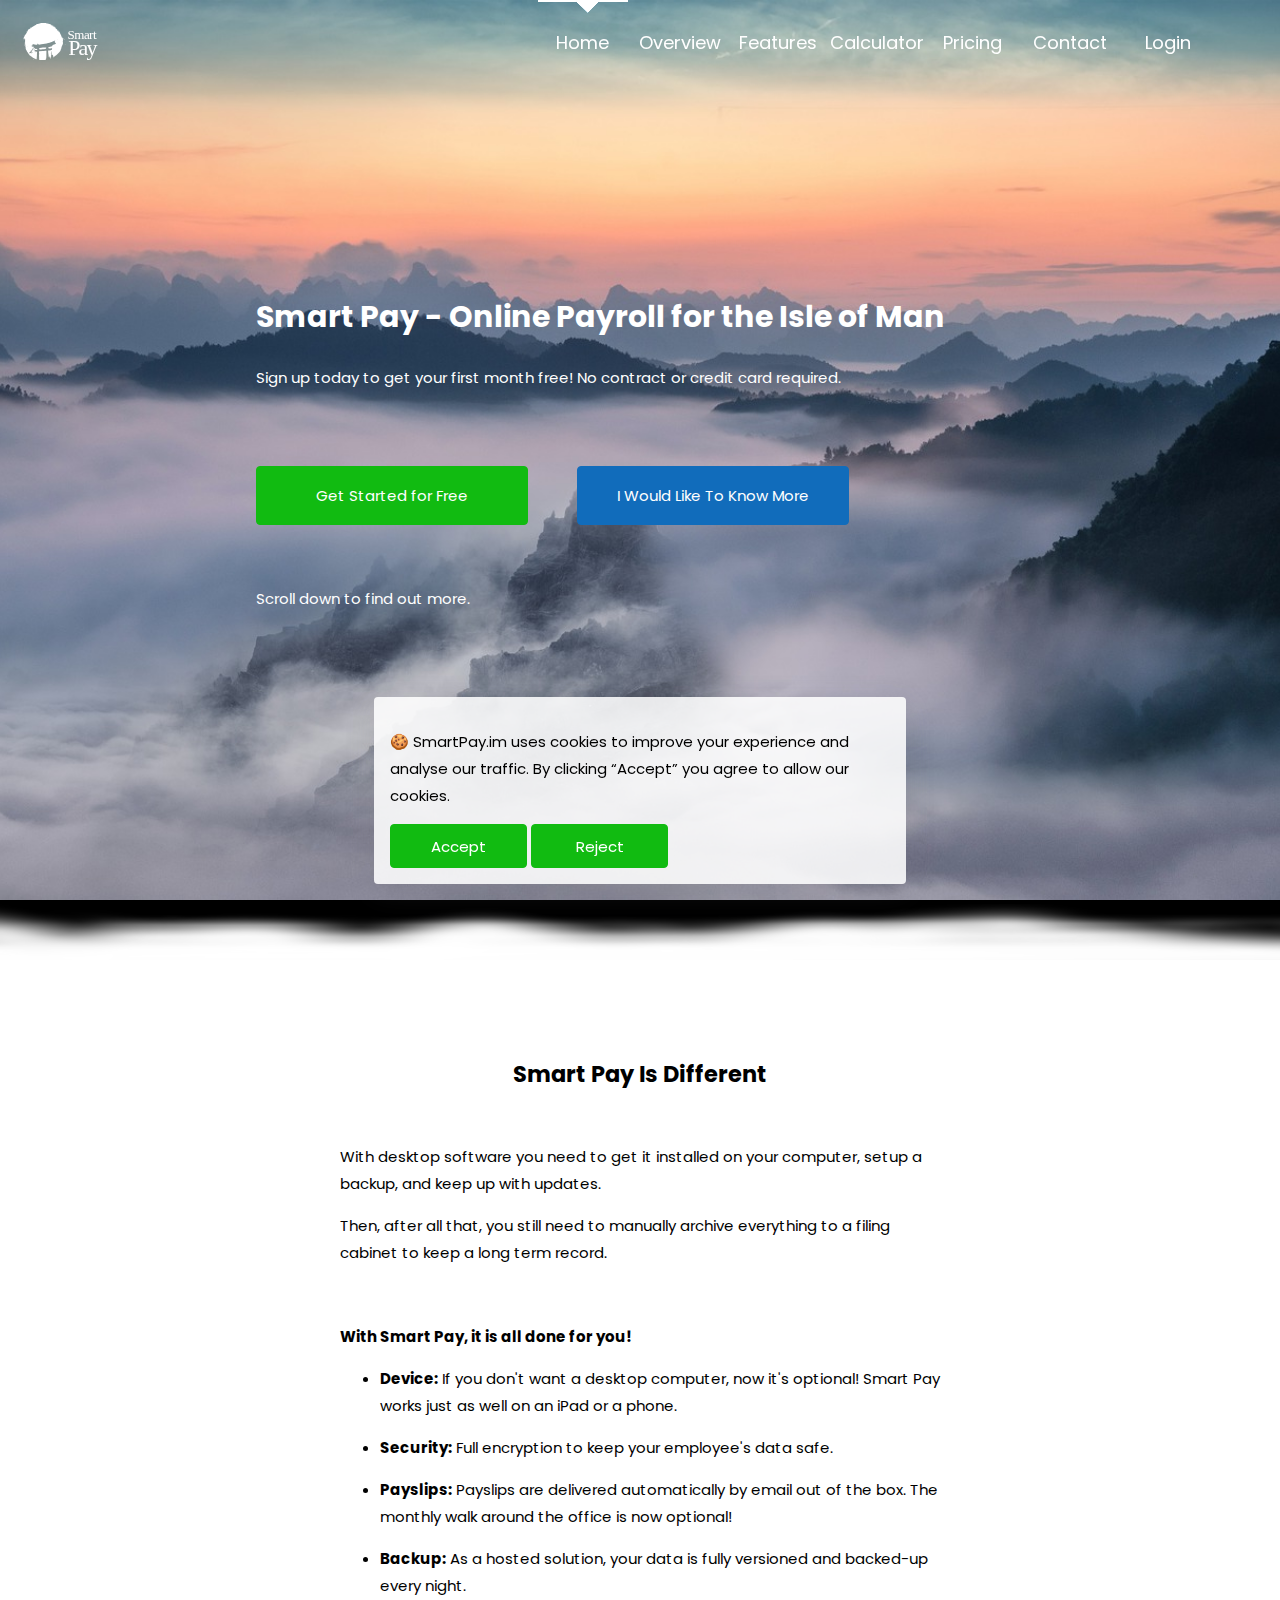
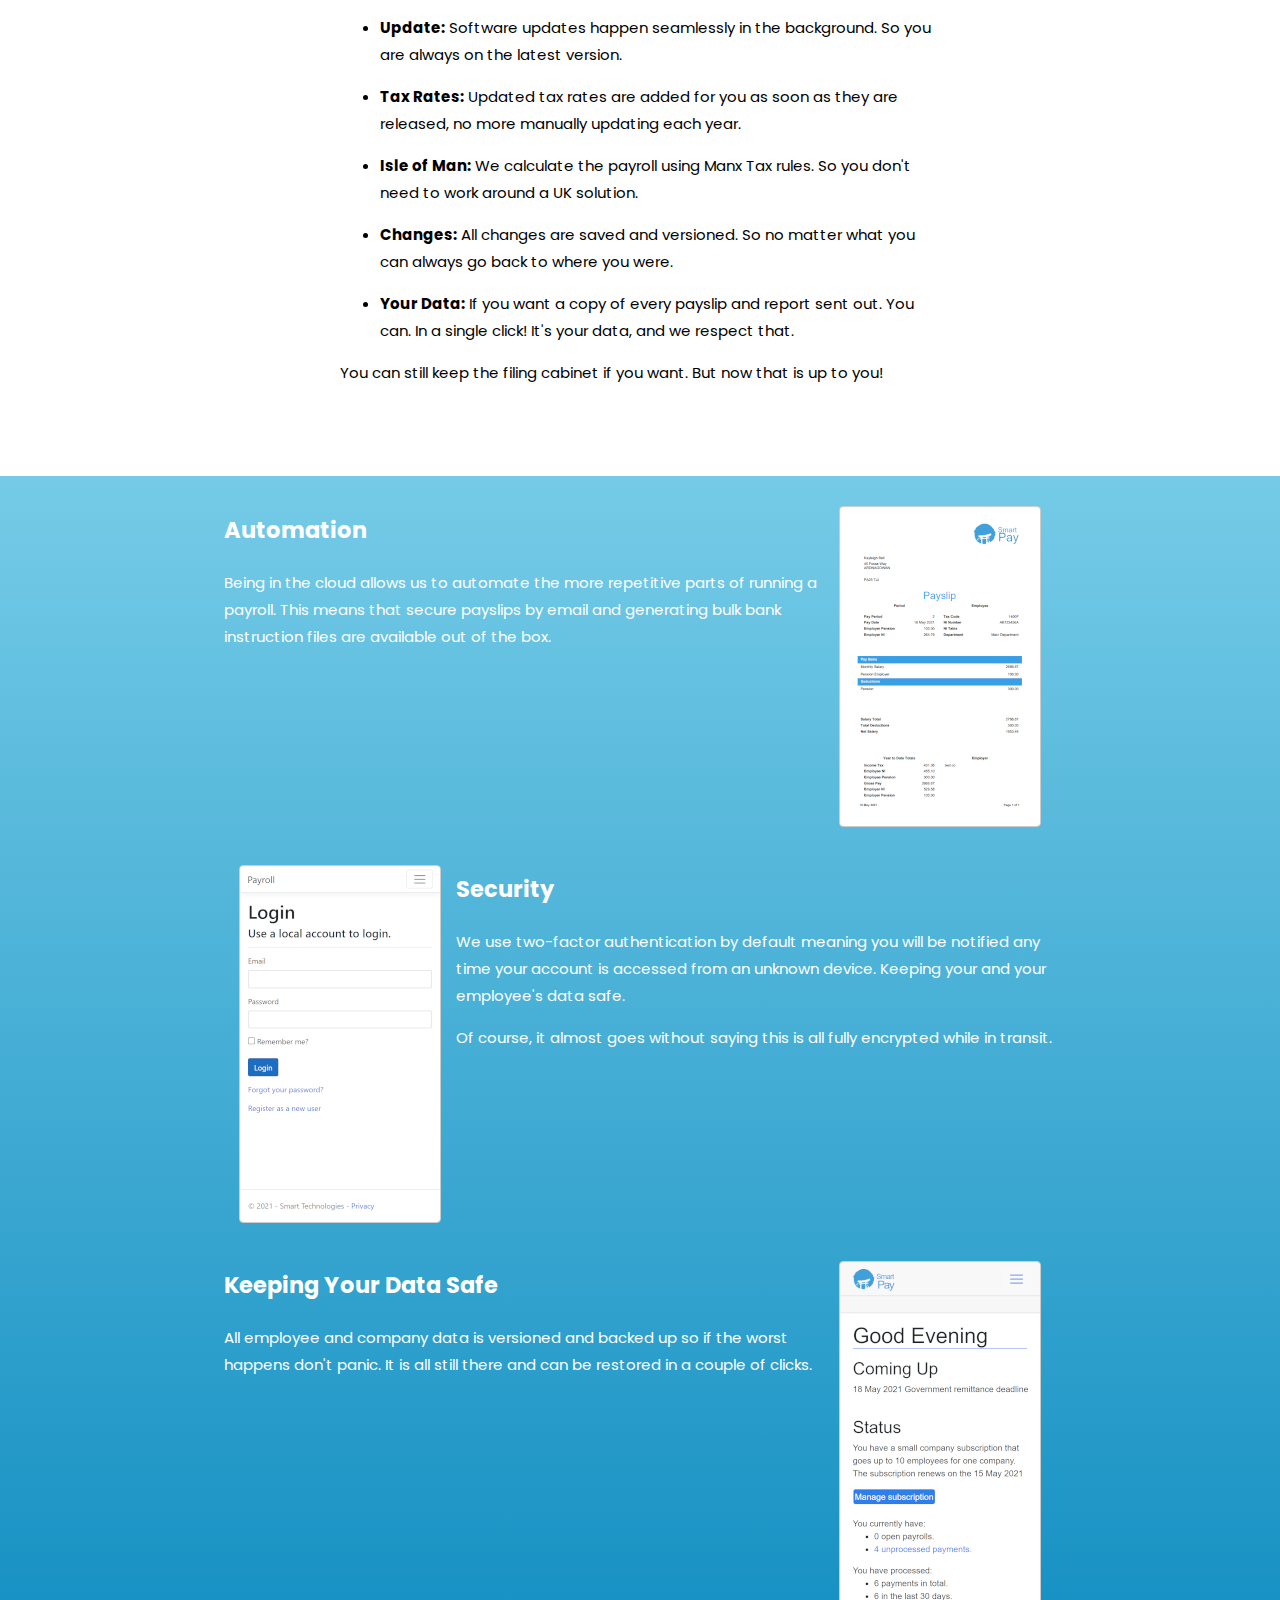
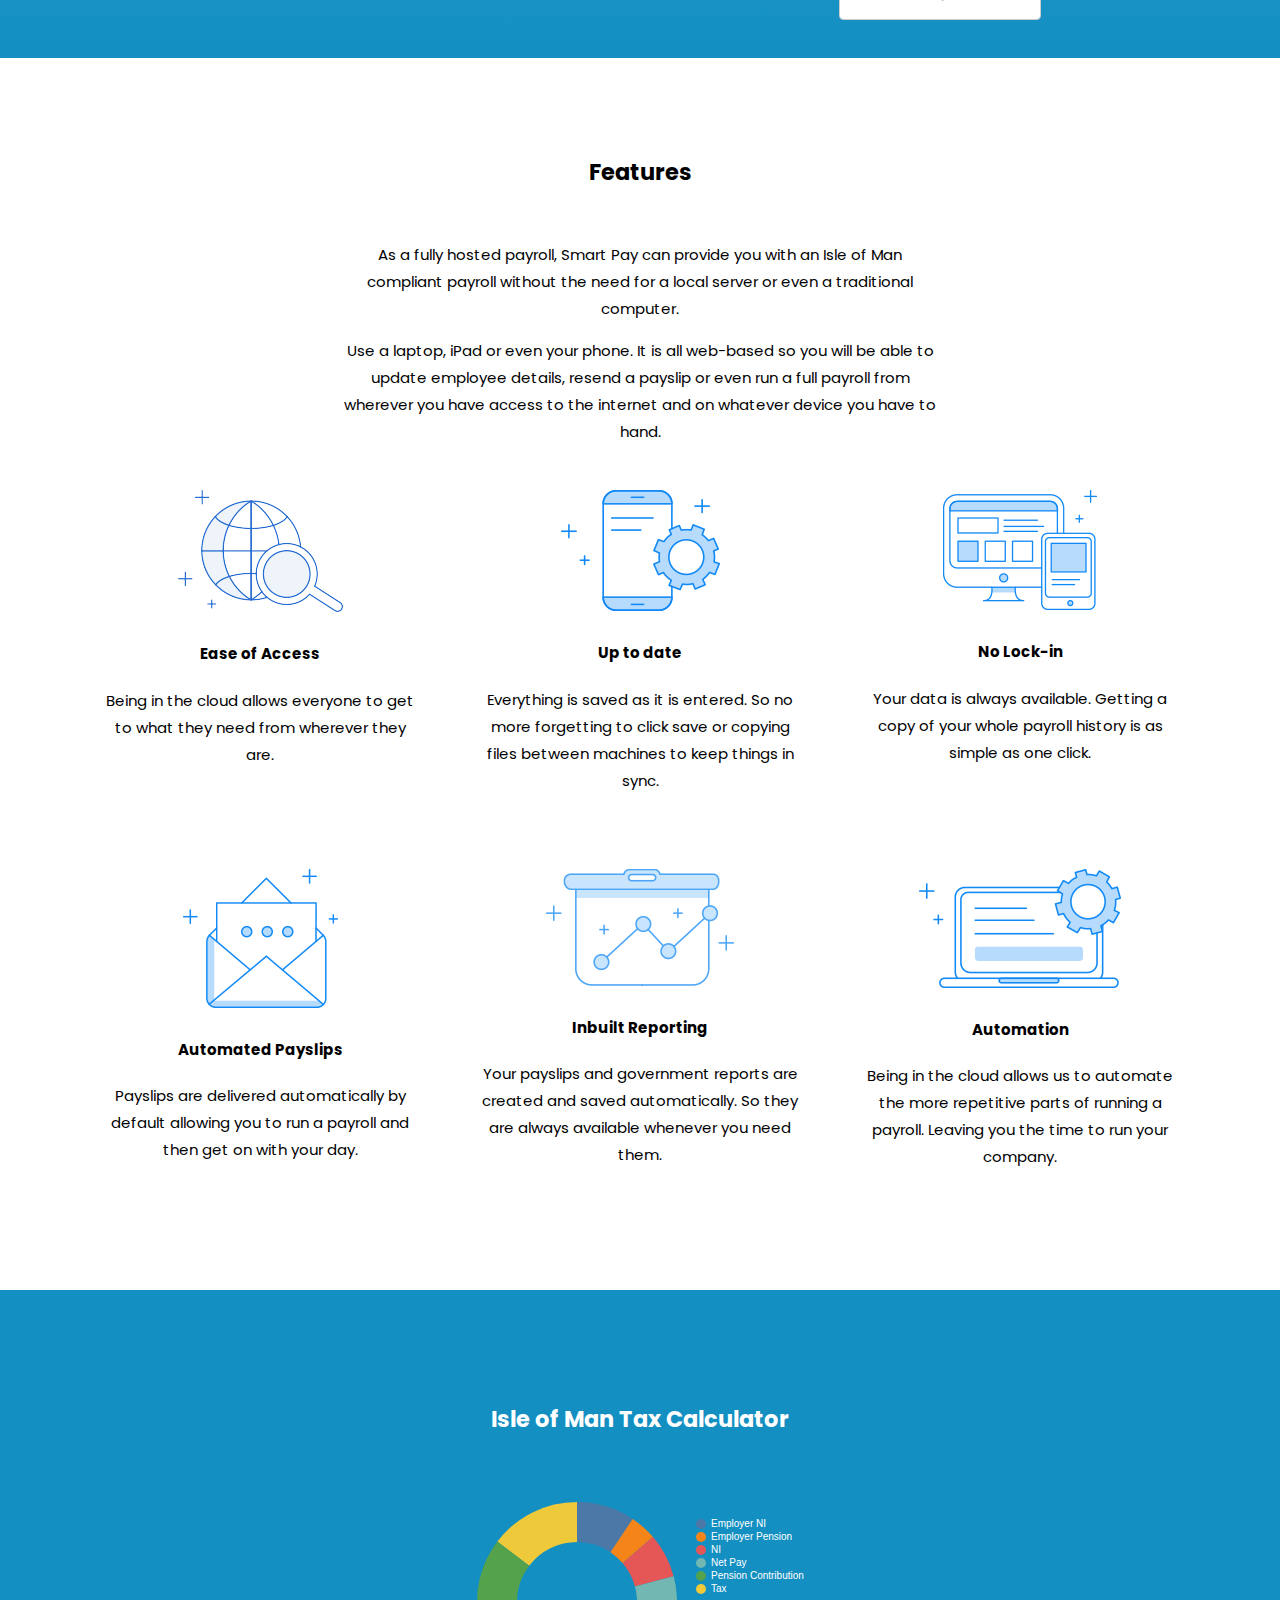
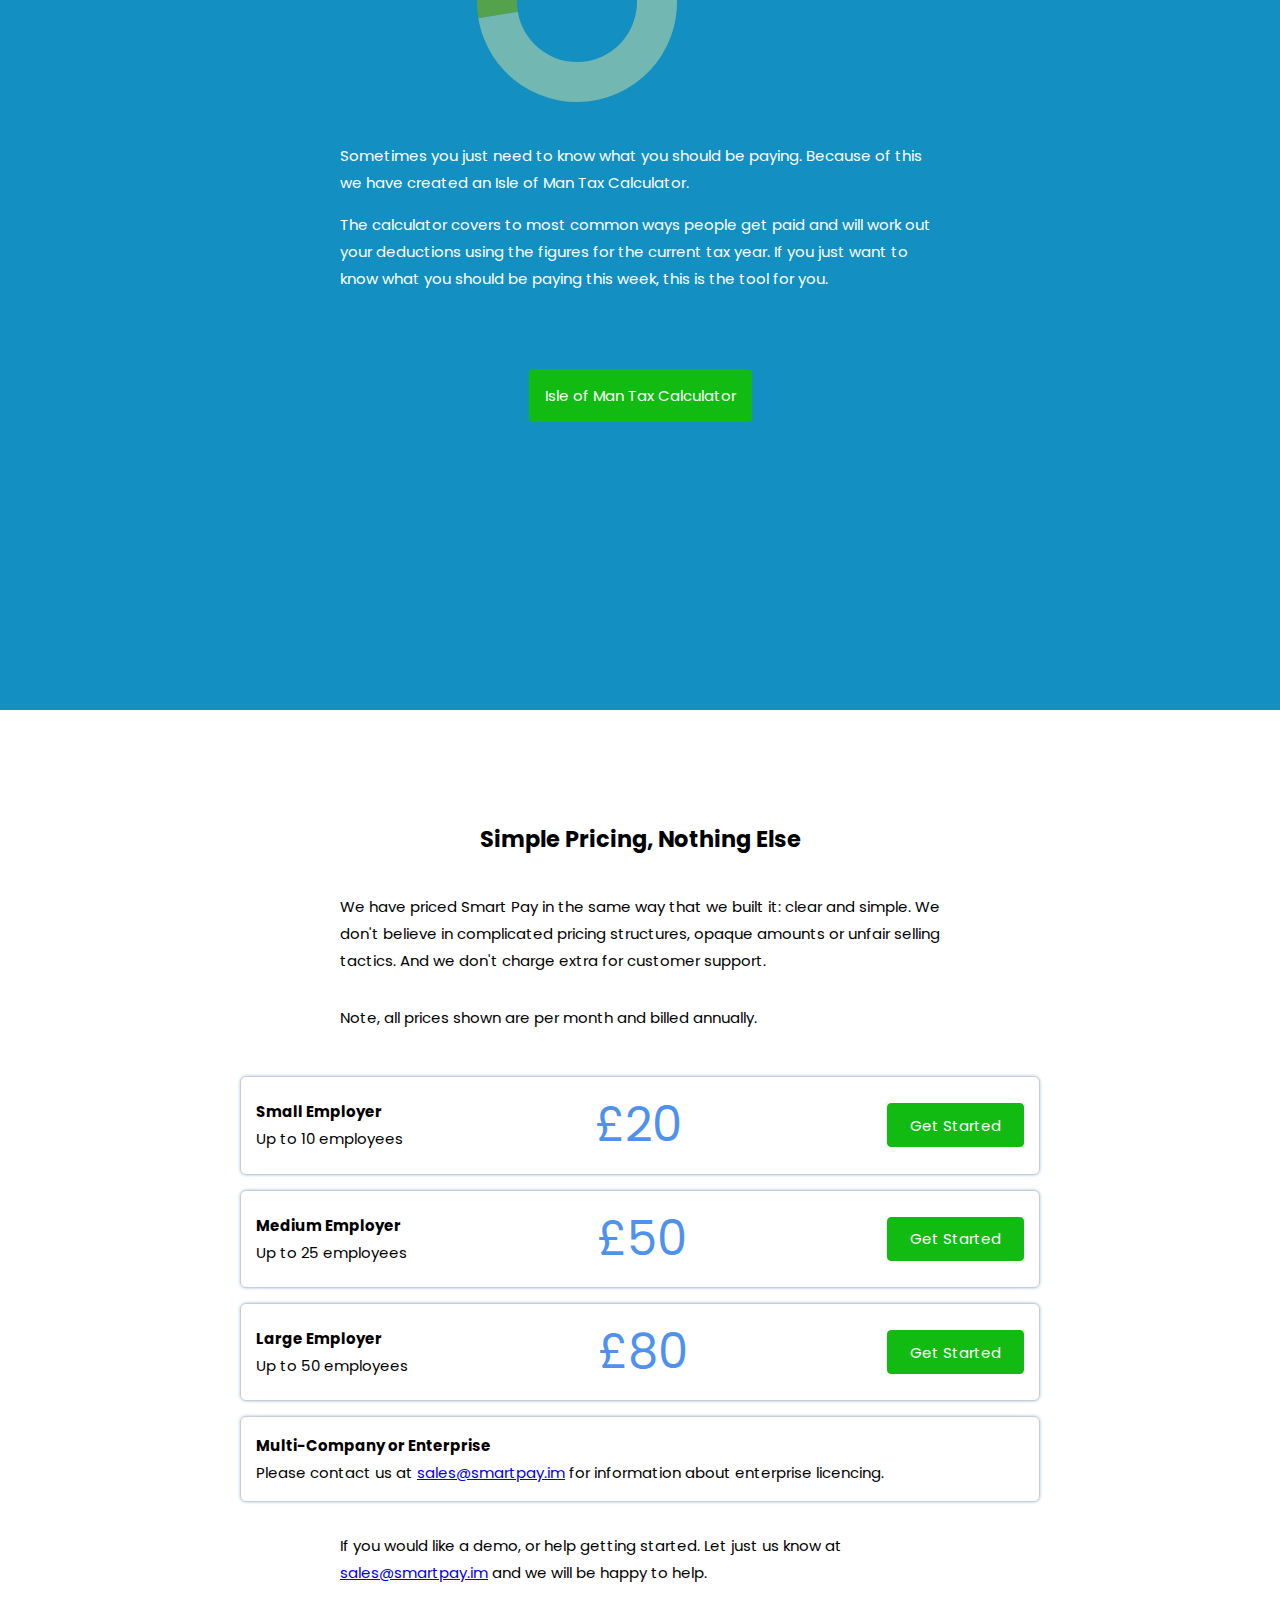
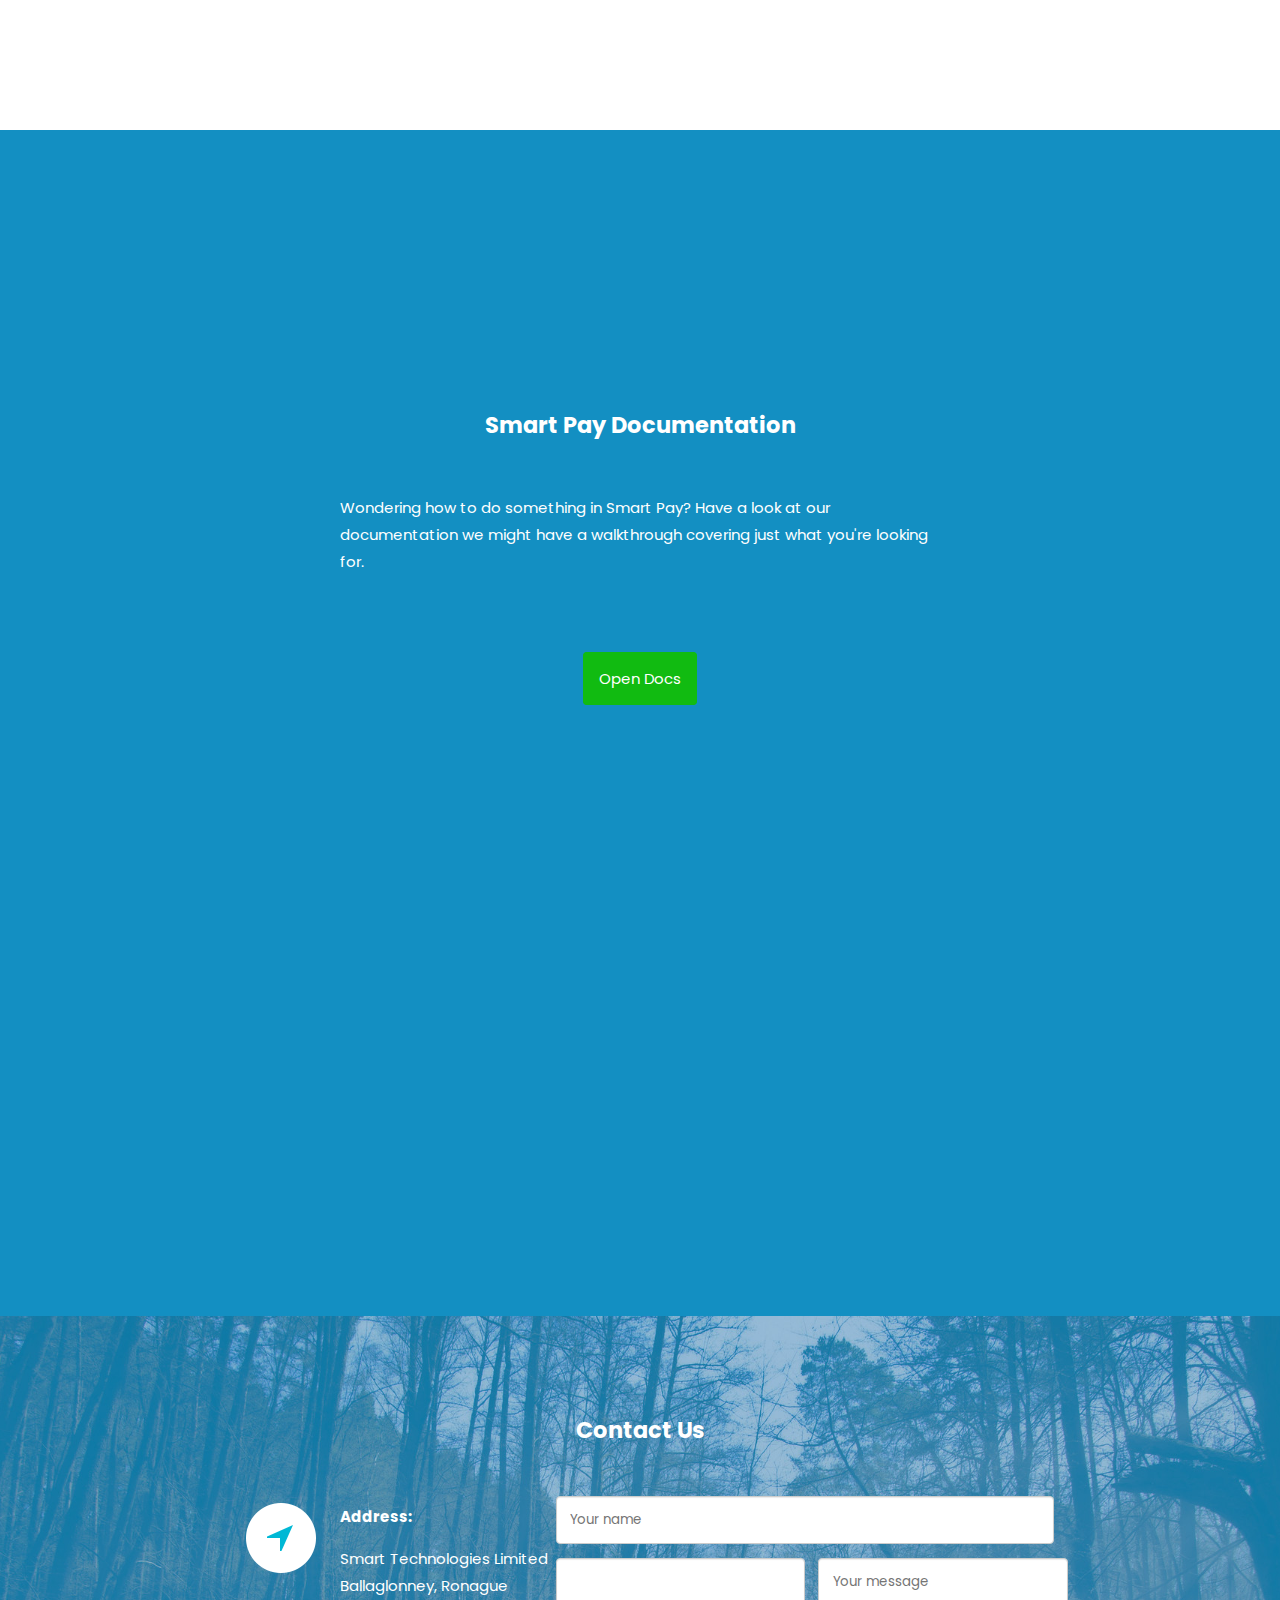
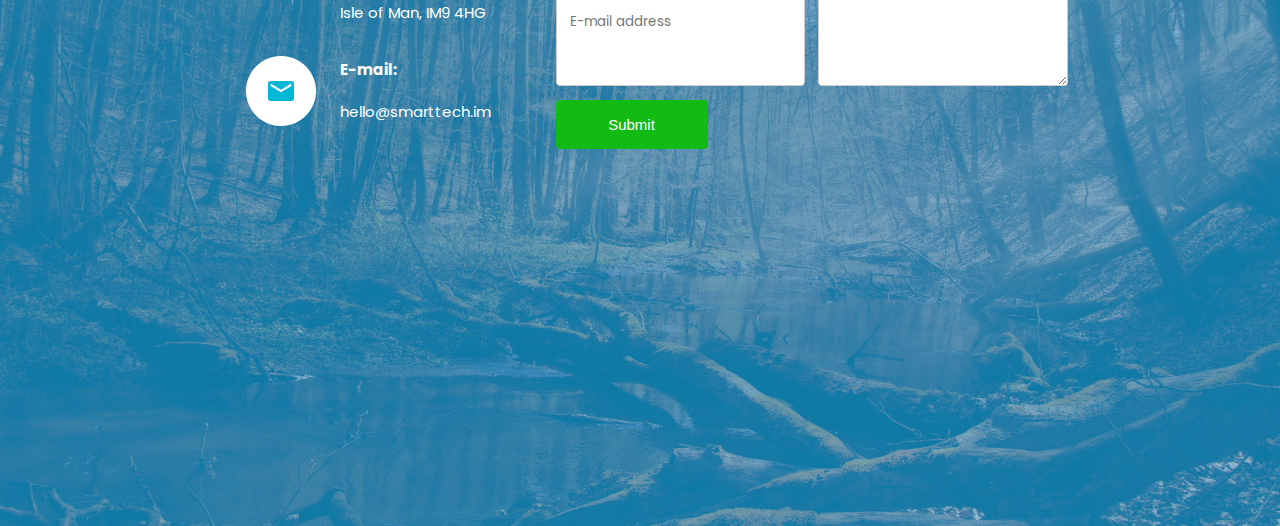
==== commit f45b759d: "Merged PR 169: 287/MoreInfoLink" ====
--- a/index.html
+++ b/index.html
@@ -54,6 +54,7 @@
                     <li><a href="#calculator">Calculator</a></li>
                     <li><a href="#price">Pricing</a></li>
                     <li><a href="#contact">Contact</a></li>
+                    <li><a href="https://app.smartpay.im/Identity/Account/Login">Login</a></li>
                 </ul>
             </nav>
         </div>
@@ -63,34 +64,41 @@
         <!-- Home -->
         <div class="section home scroll-trigger" id="home">
             <div class="home-form" >
-                <div id="email-form">
-                    <h1>Smart Pay - The Island's Fully Hosted Payroll</h1>
+                <div id="home-intro">
+                    <h1>Smart Pay - Online Payroll for the Isle of Man</h1>
                     <p>Sign up today to get your first month free! No contract or credit card required.</p>
-                    <a class="button" id="subscription-button-small" href="https://app.smartpay.im/Identity/Account/Register">Get Started</a>
-                </div>
-                <div id="email-form" style="display: none;">
-                    <h1>Smart Pay - The Island's Fully Hosted Payroll</h1>
-                    <p>Sign up today to get access and your first month free! No contract or credit card required.</p>
-    
-                    <form id="email-form" name="email-form" class="contact-form">
-                        <input type="hidden" id="form-source" name="form-source" value="smartpay.im">
-                        <input type="email" id="form-email" name="form-email" class="form-control" placeholder="Your email" required="required"><br/>
-                        <button type="sibmit" class="button">Give me priority access!</button>
+                    <div class="home-intro-buttons" id="home-intro-buttons">
+                        <a class="button" id="subscription-button-small" href="https://app.smartpay.im/Identity/Account/Register">Get Started for Free</a>
+                        <a class="button moreinfo" id="home-moreinfo">I Would Like To Know More</a>
+                    </div>
+                </div>
+                <div id="moreinfo-form" style="display: none;">
+                    <form id="email-form" name="email-form" class="">
+                        <input type="hidden" name="form-source" value="smartpay.im MoreInfo">
+                        <div class="email-form-multi">
+                            <input type="text" name="form-firstname" class="form-control" placeholder="First name" required="required">
+                            <input type="text" name="form-lastname" class="form-control" placeholder="Last name" required="required">
+                        </div>
+                        <div class="email-form-single">
+                            <input type="text" name="form-company" class="form-control" placeholder="Company name" required="required">
+                        </div>
+                        <div class="email-form-single">
+                            <input type="email" name="form-email" class="form-control" placeholder="Email" required="required">
+                        </div>
+                        <button type="sibmit" class="button moreinfo">Tell Me More</button>
                     </form>
                 </div>
                 <div id="email-form-success">
-                    <h2>Thank you for signing up for early access!</h2>
-                    <p>
-                        As soon as Smart Pay is ready to go, we will be in touch to let you know how to claim your first month free.
-                    </p>
-                    <p>
-                        In the meantime, feel free to get in touch on <a href="mailto:earlyaccess...smarttech.im" class="email">earlyaccess...smarttech.im</a> if you have any questions or ideas you want to share.
-                    </p>
+                    <h2>Thank You for Your Interest</h2>
+                    <p>We will be in touch with more details as soon as we can.</p>
+                    <p>In the meantime, feel free to drop us an email at <a href="mailto:hello...smarttech.im" class="email">hello...smarttech.im</a> if you have any questions or suggestions you want to share.</p>
                 </div>
     
                 <script>
                     const scriptURL = 'https://script.google.com/macros/s/AKfycby9ggkbytzJV5dQ9FzFoTXUMa88HXlHK5IrJqjgAM9rd-jtdwCdj3IJIw/exec'
                     const form = document.forms['email-form']
+                    const button = document.getElementById('home-moreinfo');
+                    const buttonBlock = document.getElementById('home-intro-buttons');
     
                     function Success() {
                         var form = document.getElementById("email-form");
@@ -106,12 +114,20 @@
                       fetch(scriptURL, { method: 'POST', body: new FormData(form)})
                         .then(response => Success())
                         .catch(error => console.log('Error!', error.message))
-                    })
+                    });
+
+                    button.addEventListener('click', e => {
+                        e.preventDefault();
+                        
+                        var form = document.getElementById("moreinfo-form");
+                        form.style.display = "block";
+                        button.style.display = "none";
+                    });
                 </script>
     
     
                 <div>
-                    <a href="#overview">Scroll down to find out more.</a>
+                    <a href="#overview" class="scroll-down">Scroll down to find out more.</a>
                 </div>
             </div>
             
@@ -371,7 +387,7 @@
     
                 <div class="contact-form-group">
                     <form id="contact-form-footer" name="contact-form-footer" class="contact-form contact-form-footer">
-                        <input type="hidden" id="form-source" name="form-source" value="smartpay.im-contact">
+                        <input type="hidden" id="form-source" name="form-source" value="smartpay.im Contact">
                         <div class="contact-form-items">
                             <input type="text" id="form-name" name="form-name" placeholder="Your name" class="form-control" required="required">
                             <input type="email" id="form-email" name="form-email" class="form-control" placeholder="E-mail address" required="required">
--- a/site.css
+++ b/site.css
@@ -64,6 +64,8 @@
     -webkit-box-sizing:content-box; 
     box-sizing:content-box;
     min-width: 8em;
+    font-size: 1em;
+    cursor: pointer;
 }
 
 .content {
@@ -211,32 +213,8 @@
     background: #000000 url('images/header-parallax.jpg') no-repeat center 0px / cover;
     background-attachment: fixed;
     background-size: cover auto;
-    /*padding: 30vh 20vw 10vh 10vw;*/
     color: #ffffff;
     min-height: 90vh !important;
-}
-
-.home-form {
-    position: absolute;
-    top: 30vh;
-    left: 20vw;
-}
-
-#email-form input {
-    width: 30vw !important;
-    min-width: 144px;
-}
-
-#email-form button {
-    width: 30vw !important;
-    min-width: 144px;
-}
-
-.home  a {
-    display: block;
-    padding-top: 4em;
-    text-decoration: none;
-    color: #ffffff;
 }
 
 .home a.button {
@@ -250,6 +228,80 @@
     border: 1px solid #11bb11;
     min-width: 8em;
     width: 16em;
+    cursor: pointer;
+}
+
+.home-intro-buttons {
+    margin-top: 2em;
+}
+
+.home-intro-buttons a.button {
+    display: inline-block;
+    margin-right: 3em;
+}
+
+.home .moreinfo {
+    background-color: #116cbb !important;
+    border-color: #116cbb !important;
+}
+
+.home-form {
+    position: absolute;
+    top: 30vh;
+    left: 20vw;
+}
+
+#form-company,
+#form-email {
+    width: 30vw !important;
+    min-width: 144px;
+}
+
+.form-name {
+    width: 32vw !important;
+    min-width: 144px;
+    display: flex;
+    justify-content: stretch;
+}
+
+#email-form {
+    margin-top: 1em;
+}
+
+#email-form > input {
+    width: 32vw !important;
+    min-width: 144px;
+}
+
+#email-form > div {
+    display: flex;
+    gap: 0.5em;
+    width: 32vw !important;
+    min-width: 144px;
+    justify-content: space-between;
+}
+
+#email-form > div.email-form-multi > input {
+    width: 44%;
+}
+
+#email-form > div.email-form-single > input {
+    width: 100%;
+}
+
+#email-form button {
+    padding: 0;
+    height: 3em;
+    width: 32vw !important;
+    min-width: 70px;
+    font-size: 1em;
+}
+
+.home  a.scroll-down {
+    display: block;
+    margin-top: 4em;
+    text-decoration: none;
+    color: #ffffff;
 }
 
 #email-form-success {
@@ -623,11 +675,20 @@
         padding-right: 8vw;
     }
 
+    #email-form > div {
+        flex-wrap: wrap;
+    }
+
+    #email-form > div.email-form-multi > input {
+        width: 100%;
+    }
+
     .contact-form-footer {
         *margin:  0vw 0vw 0vw 8vw;
     }
 
     #email-form > input,
+    #email-form > div,
     #email-form > button,
     .contact-form-footer input ,
     .contact-form-footer textarea, 
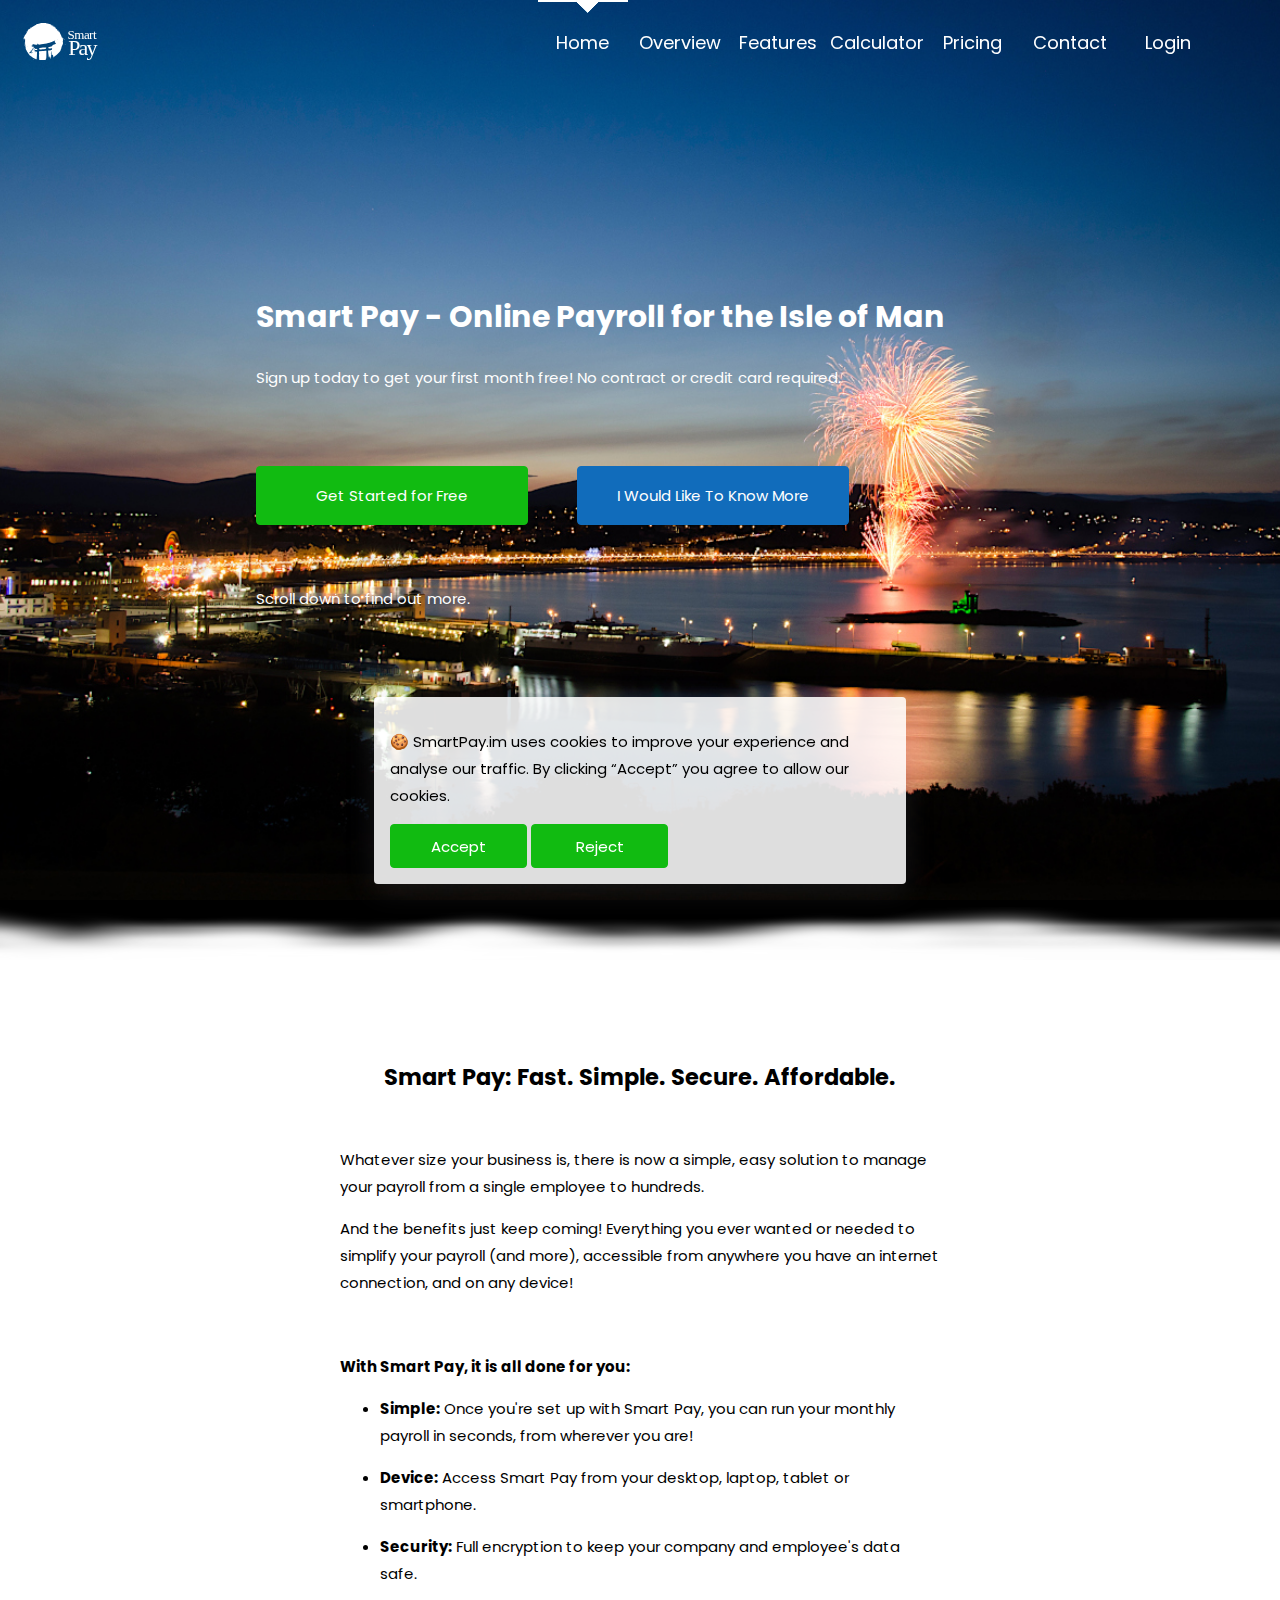
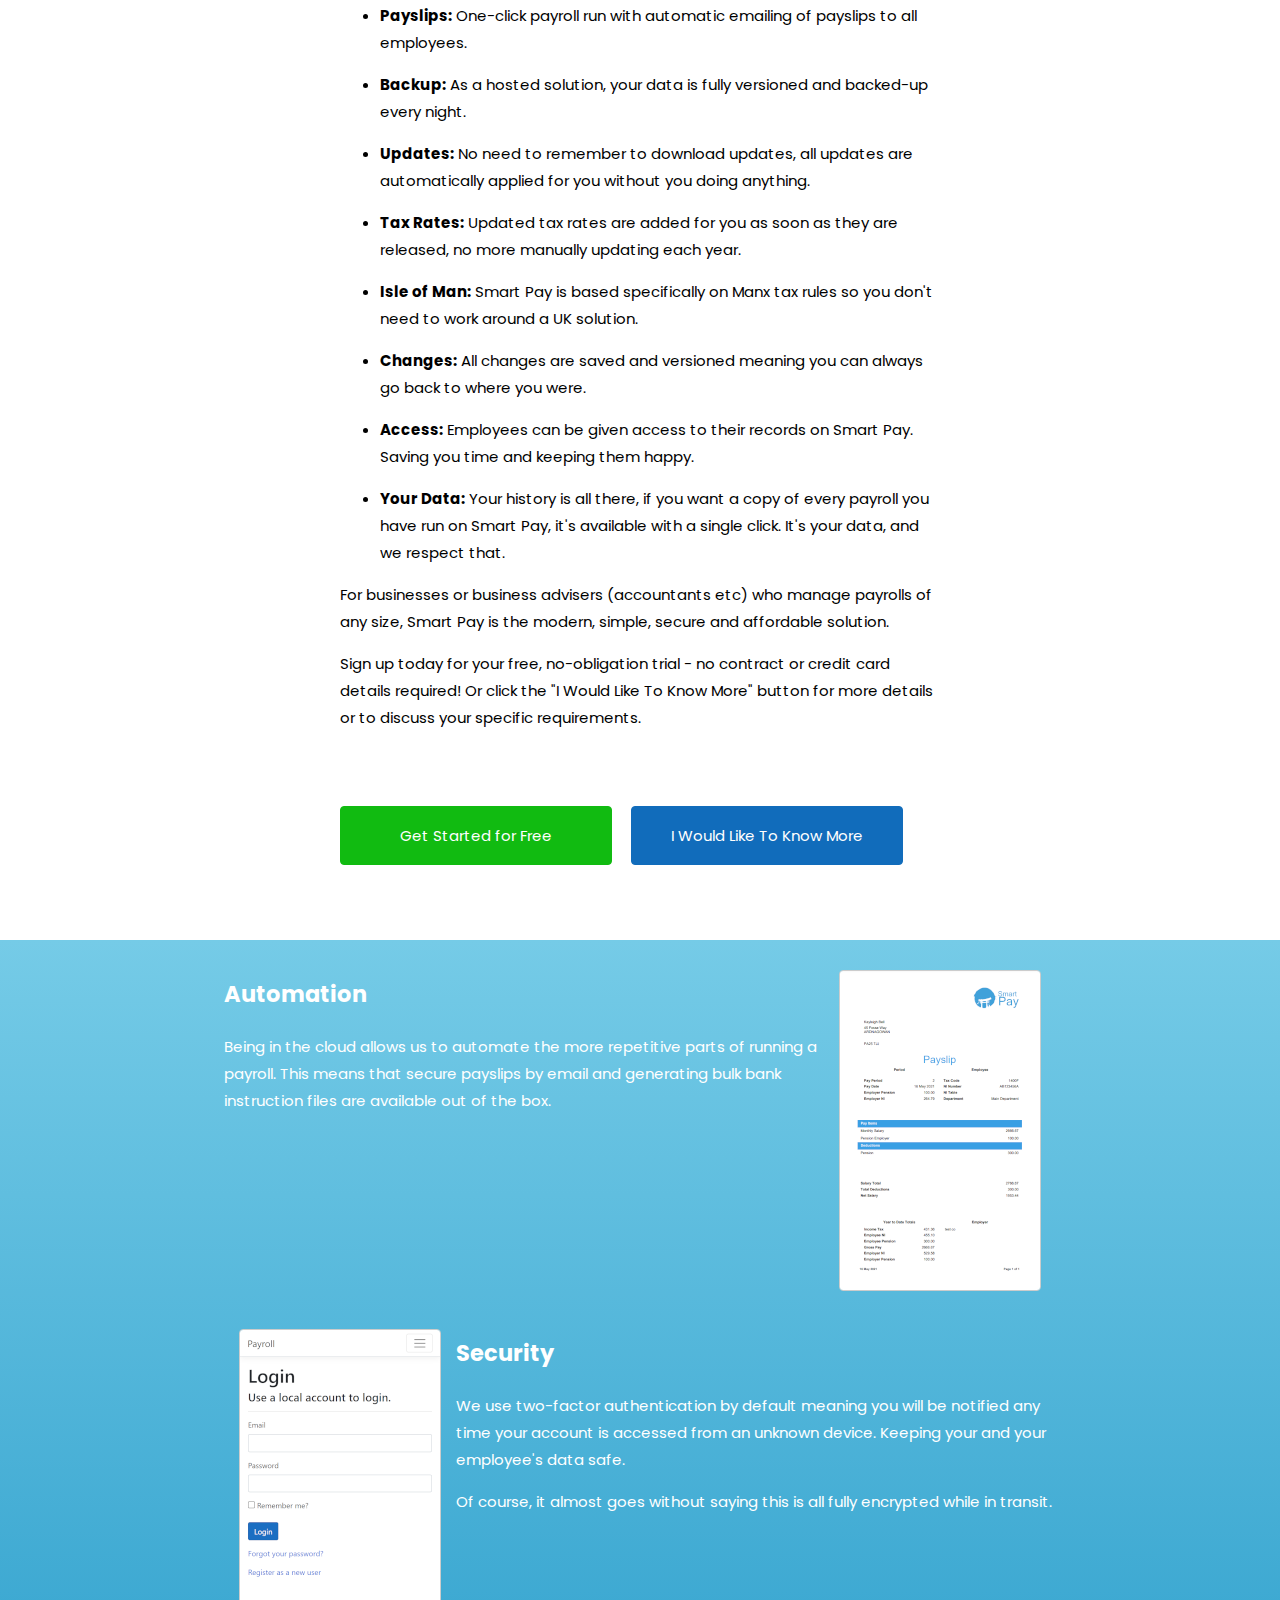
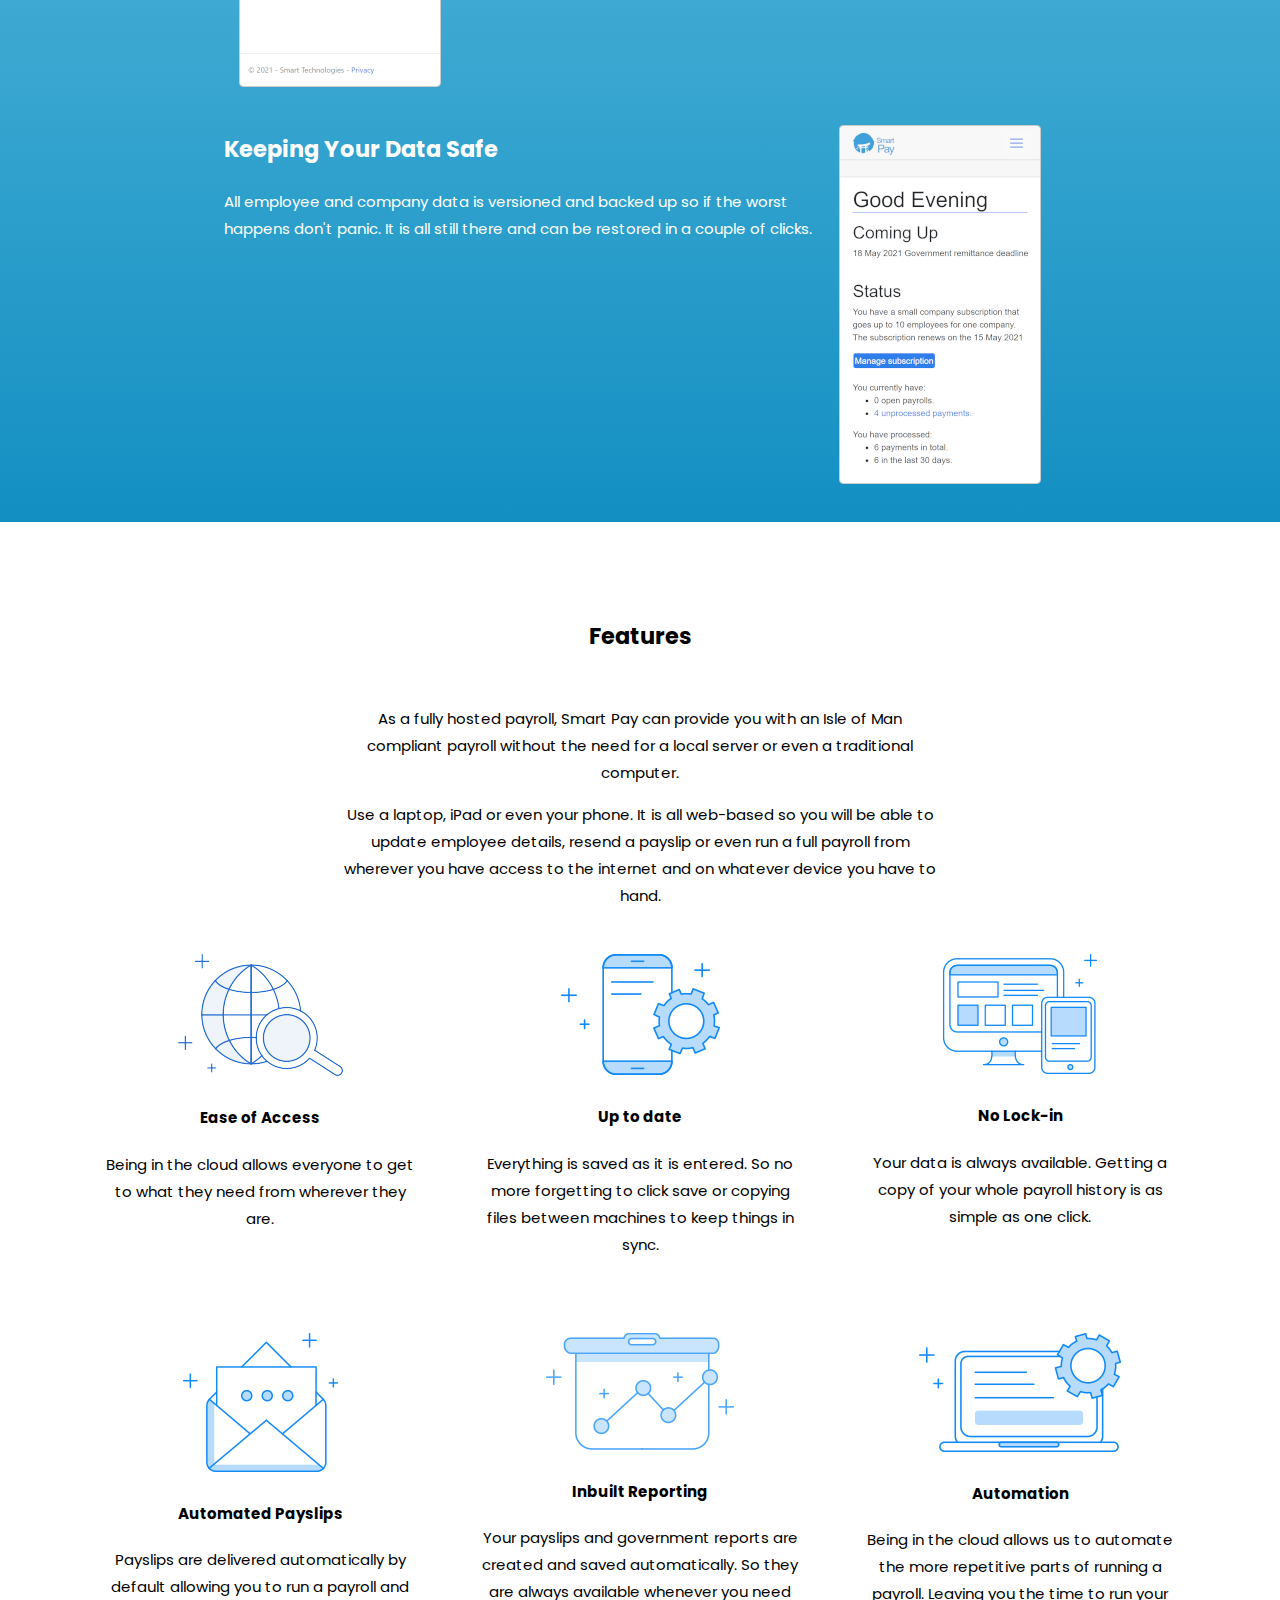
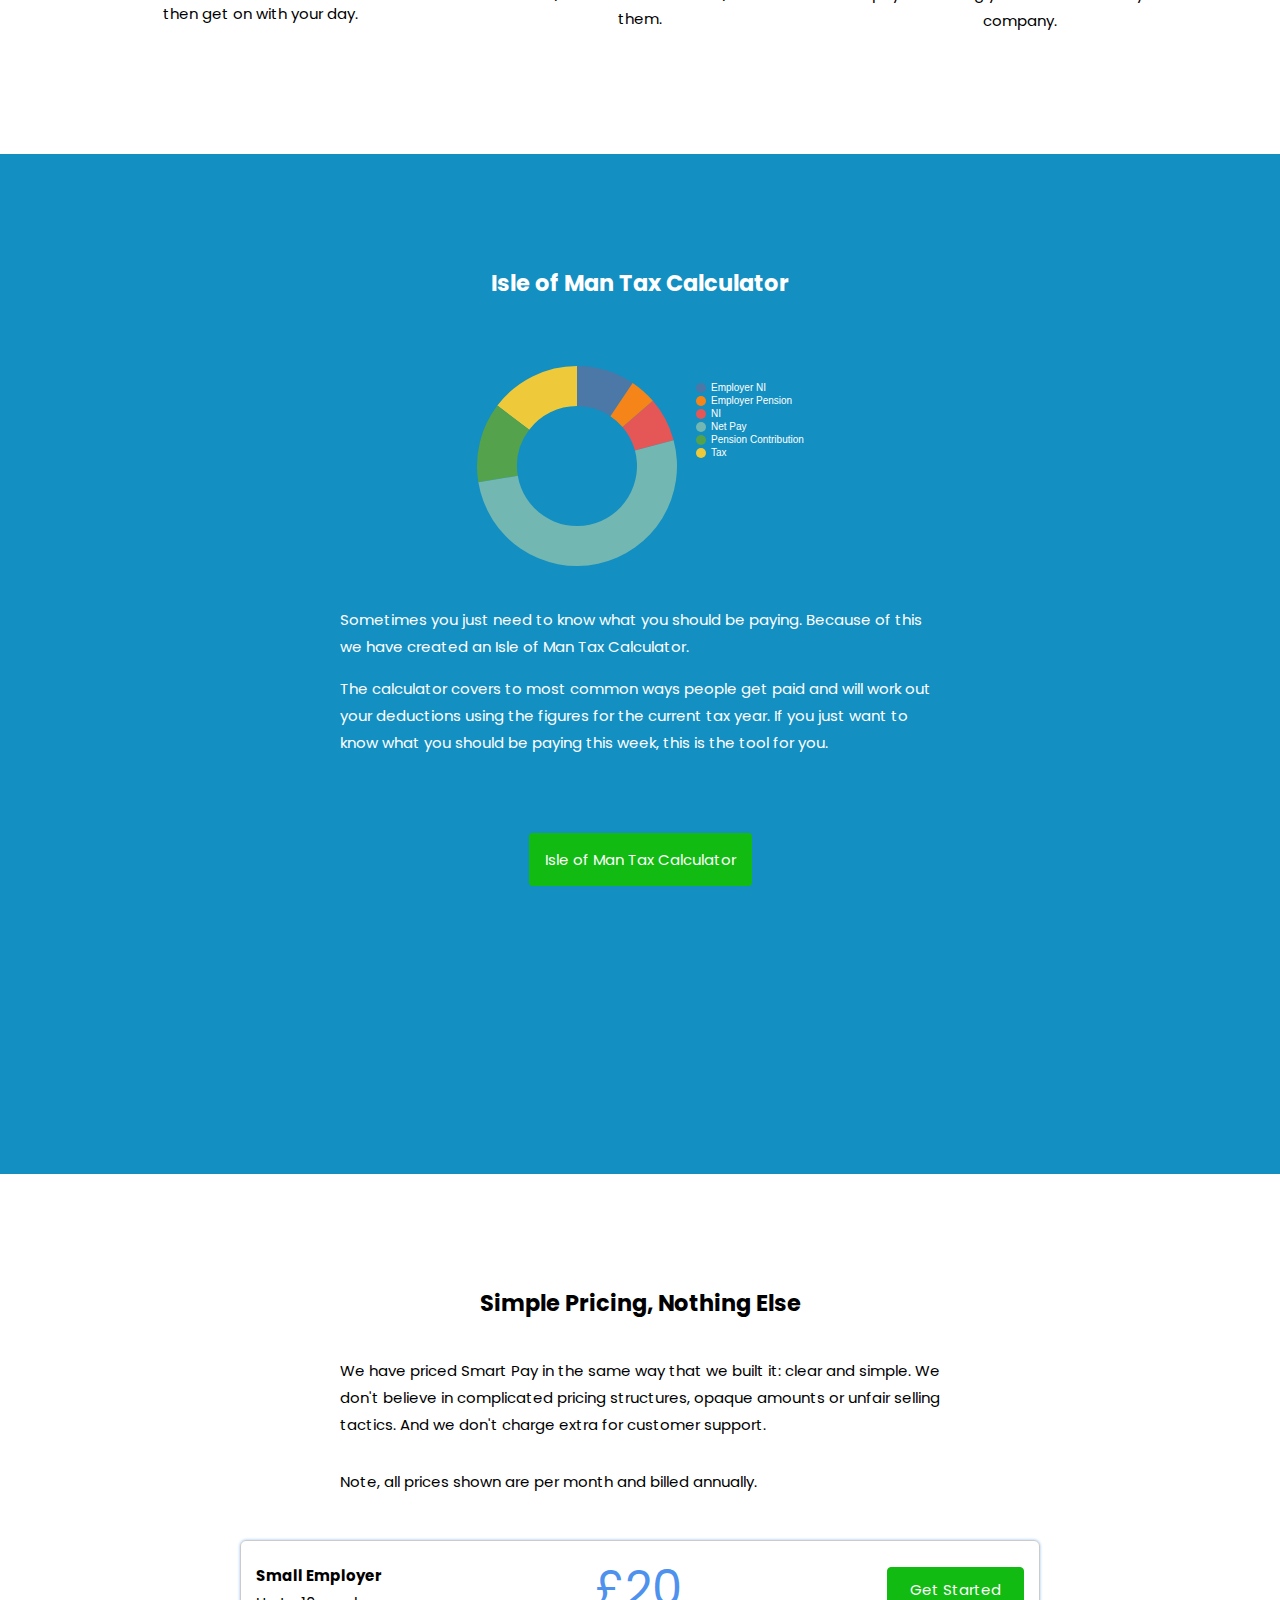
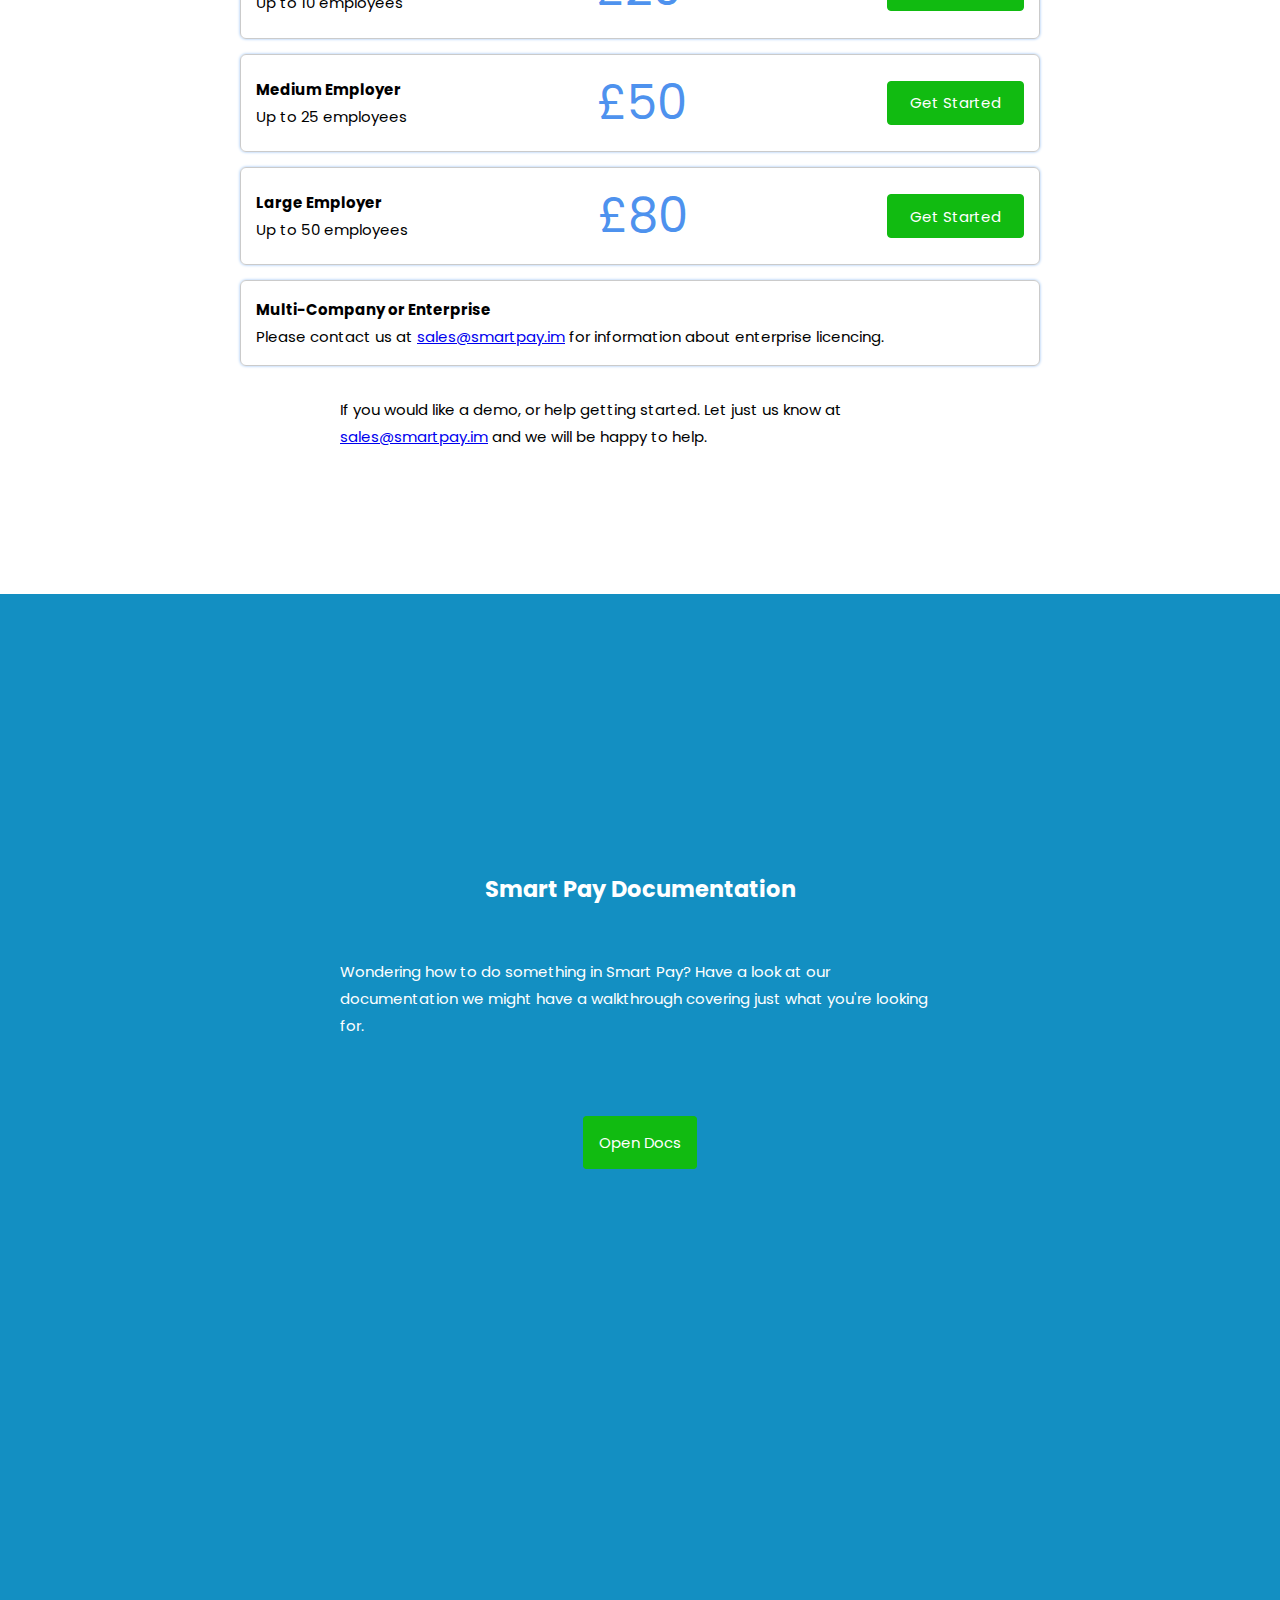
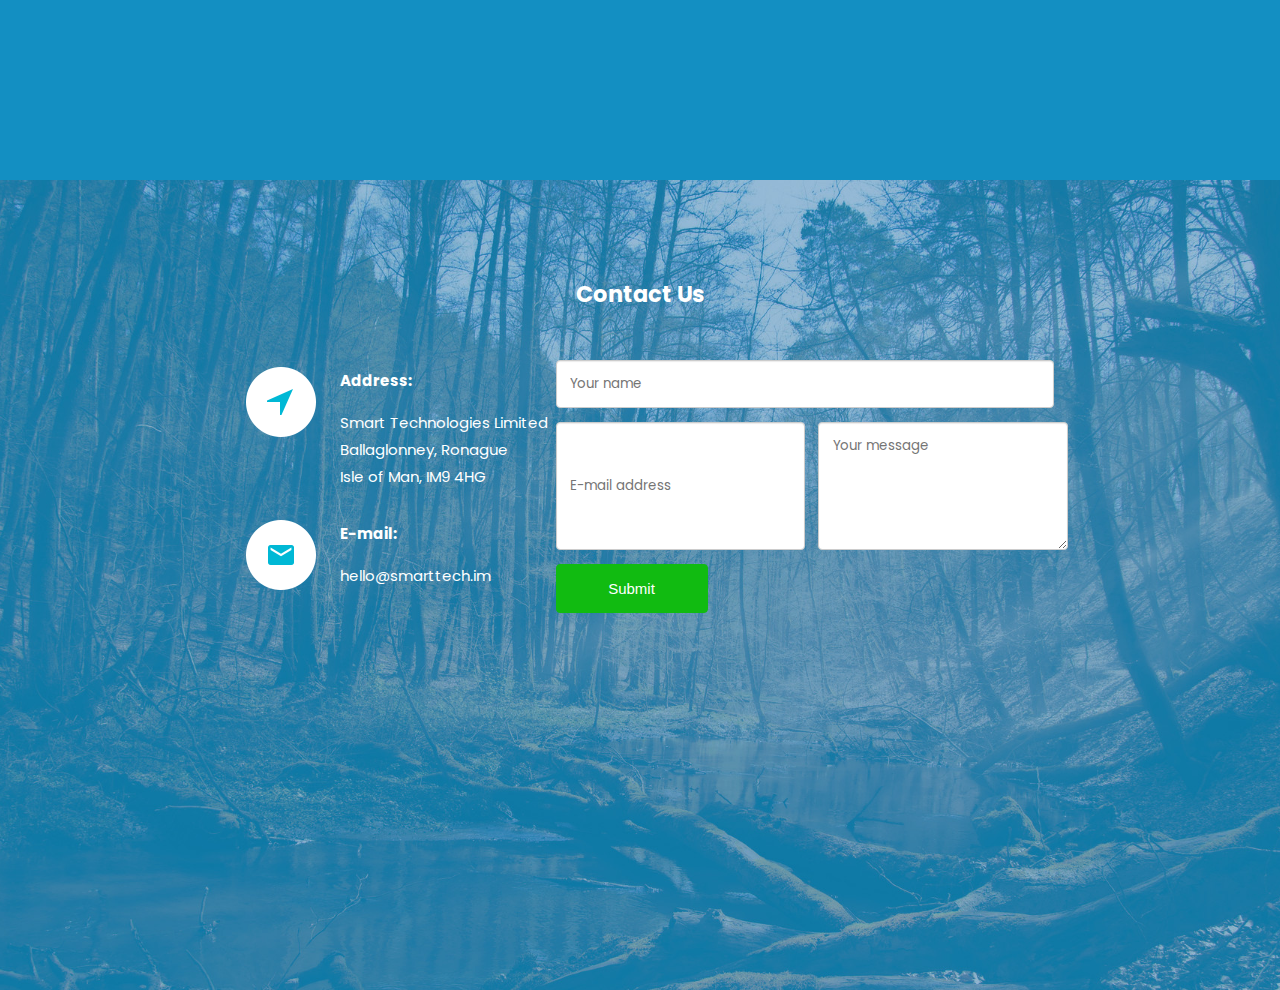
==== commit 20104c68: "Merged PR 171: 289/572CopyChanges" ====
--- a/index.html
+++ b/index.html
@@ -73,8 +73,8 @@
                     </div>
                 </div>
                 <div id="moreinfo-form" style="display: none;">
-                    <form id="email-form" name="email-form" class="">
-                        <input type="hidden" name="form-source" value="smartpay.im MoreInfo">
+                    <form id="email-form" name="email-form" class="email-form">
+                        <input type="hidden" name="form-source" value="smartpay.im MoreInfo-Home">
                         <div class="email-form-multi">
                             <input type="text" name="form-firstname" class="form-control" placeholder="First name" required="required">
                             <input type="text" name="form-lastname" class="form-control" placeholder="Last name" required="required">
@@ -98,7 +98,6 @@
                     const scriptURL = 'https://script.google.com/macros/s/AKfycby9ggkbytzJV5dQ9FzFoTXUMa88HXlHK5IrJqjgAM9rd-jtdwCdj3IJIw/exec'
                     const form = document.forms['email-form']
                     const button = document.getElementById('home-moreinfo');
-                    const buttonBlock = document.getElementById('home-intro-buttons');
     
                     function Success() {
                         var form = document.getElementById("email-form");
@@ -140,24 +139,83 @@
         <!-- Overview -->
         <div class="section overview scroll-trigger" id="overview">
             <div>
-                <h2>Smart Pay Is Different</h2>
-                <p>With desktop software you need to get it installed on your computer, setup a backup, and keep up with updates.</p>
-                <p>Then, after all that, you still need to manually archive everything to a filing cabinet to keep a long term record.</p>
+                <h2>Smart Pay: Fast. Simple. Secure. Affordable.</h2>
+                <p>Whatever size your business is, there is now a simple, easy solution to manage your payroll from a single employee to hundreds.</p>
+                <p>And the benefits just keep coming! Everything you ever wanted or needed to simplify your payroll (and more), accessible from anywhere you have an internet connection, and on any device!</p>
                 <br/>
 
-                <p><b>With Smart Pay, it is all done for you!</b></p>
+                <p><b>With Smart Pay, it is all done for you:</b></p>
                 <ul>
-                    <li><b>Device:</b> If you don't want a desktop computer, now it's optional! Smart Pay works just as well on an iPad or a phone.</li>
-                    <li><b>Security:</b> Full encryption to keep your employee's data safe.</li>
-                    <li><b>Payslips:</b> Payslips are delivered automatically by email out of the box. The monthly walk around the office is now optional!</li>
+                    <li><b>Simple:</b> Once you're set up with Smart Pay, you can run your monthly payroll in seconds, from wherever you are!</li>
+                    <li><b>Device:</b> Access Smart Pay from your desktop, laptop, tablet or smartphone.</li>
+                    <li><b>Security:</b> Full encryption to keep your company and employee's data safe.</li>
+                    <li><b>Payslips:</b> One-click payroll run with automatic emailing of payslips to all employees.</li>
                     <li><b>Backup:</b> As a hosted solution, your data is fully versioned and backed-up every night.</li>
-                    <li><b>Update:</b> Software updates happen seamlessly in the background. So you are always on the latest version.</li>
+                    <li><b>Updates:</b> No need to remember to download updates, all updates are automatically applied for you without you doing anything.</li>
                     <li><b>Tax Rates:</b> Updated tax rates are added for you as soon as they are released, no more manually updating each year.</li>
-                    <li><b>Isle of Man:</b> We calculate the payroll using Manx Tax rules. So you don't need to work around a UK solution.</li>
-                    <li><b>Changes:</b> All changes are saved and versioned. So no matter what you can always go back to where you were.</li>
-                    <li><b>Your Data:</b> If you want a copy of every payslip and report sent out. You can. In a single click! It's your data, and we respect that.</li>
+                    <li><b>Isle of Man:</b> Smart Pay is based specifically on Manx tax rules so you don't need to work around a UK solution.</li>
+                    <li><b>Changes:</b> All changes are saved and versioned meaning you can always go back to where you were.</li>
+                    <li><b>Access:</b> Employees can be given access to their records on Smart Pay. Saving you time and keeping them happy.</li>
+                    <li><b>Your Data:</b> Your history is all there, if you want a copy of every payroll you have run on Smart Pay, it's available with a single click. It's your data, and we respect that.</li>
                 </ul>
-                <p>You can still keep the filing cabinet if you want. But now that is up to you!</p>
+                <p>For businesses or business advisers (accountants etc) who manage payrolls of any size, Smart Pay is the modern, simple, secure and affordable solution.</p>
+                <p>Sign up today for your free, no-obligation trial - no contract or credit card details required! Or click the "I Would Like To Know More" button for more details or to discuss your specific requirements.</p>
+                
+                <div class="home-intro-buttons" id="home-intro-buttons">
+                    <a class="button" id="subscription-button-small" href="https://app.smartpay.im/Identity/Account/Register">Get Started for Free</a>
+                    <a class="button moreinfo" id="overview-moreinfo">I Would Like To Know More</a>
+                </div>
+
+                <div id="overview-moreinfo-form" style="display: none;">
+                    <form id="overview-email-form" name="overview-email-form" class="email-form">
+                        <input type="hidden" name="form-source" value="smartpay.im MoreInfo-Overview">
+                        <div class="email-form-multi">
+                            <input type="text" name="form-firstname" class="form-control" placeholder="First name" required="required">
+                            <input type="text" name="form-lastname" class="form-control" placeholder="Last name" required="required">
+                        </div>
+                        <div class="email-form-single">
+                            <input type="text" name="form-company" class="form-control" placeholder="Company name" required="required">
+                        </div>
+                        <div class="email-form-single">
+                            <input type="email" name="form-email" class="form-control" placeholder="Email" required="required">
+                        </div>
+                        <button type="sibmit" class="button moreinfo">Tell Me More</button>
+                    </form>
+                </div>
+                <div id="overview-form-success" style="display: none;">
+                    <h2>Thank You for Your Interest</h2>
+                    <p>We will be in touch with more details as soon as we can.</p>
+                    <p>In the meantime, feel free to drop us an email at <a href="mailto:hello...smarttech.im" class="email">hello...smarttech.im</a> if you have any questions or suggestions you want to share.</p>
+                </div>
+    
+                <script>
+                    const overviewForm = document.forms['overview-email-form']
+                    const overviewButton = document.getElementById('overview-moreinfo');
+    
+                    function overviewSuccess() {
+                        var form = document.getElementById("overview-moreinfo-form");
+                        form.style.display = "none";
+    
+                        var thankYou = document.getElementById("overview-form-success");
+                        thankYou.style.display = "block";
+                    };
+    
+                    overviewForm.addEventListener('submit', e => {
+                      e.preventDefault()
+                      overviewSuccess()
+                      fetch(scriptURL, { method: 'POST', body: new FormData(overviewForm)})
+                        .then(response => overviewSuccess())
+                        .catch(error => console.log('Error!', error.message))
+                    });
+
+                    overviewButton.addEventListener('click', e => {
+                        e.preventDefault();
+                        
+                        var form = document.getElementById("overview-moreinfo-form");
+                        form.style.display = "block";
+                        overviewButton.style.display = "none";
+                    });
+                </script>
             </div>
         </div>
         <!-- Overview end -->
--- a/site.css
+++ b/site.css
@@ -210,14 +210,15 @@
 /* Home */
 
 .home {
-    background: #000000 url('images/header-parallax.jpg') no-repeat center 0px / cover;
+    background: #000000 url('images/header-manx.jpg') no-repeat center 0px / cover;
     background-attachment: fixed;
     background-size: cover auto;
     color: #ffffff;
     min-height: 90vh !important;
 }
 
-.home a.button {
+.home a.button,
+.overview a.button {
     text-align: center;
     margin-top: 3em;
     text-decoration: none;
@@ -240,7 +241,7 @@
     margin-right: 3em;
 }
 
-.home .moreinfo {
+.moreinfo {
     background-color: #116cbb !important;
     border-color: #116cbb !important;
 }
@@ -264,16 +265,16 @@
     justify-content: stretch;
 }
 
-#email-form {
+.email-form {
     margin-top: 1em;
 }
 
-#email-form > input {
+.email-form > input {
     width: 32vw !important;
     min-width: 144px;
 }
 
-#email-form > div {
+.email-form > div {
     display: flex;
     gap: 0.5em;
     width: 32vw !important;
@@ -281,15 +282,15 @@
     justify-content: space-between;
 }
 
-#email-form > div.email-form-multi > input {
+.email-form > div.email-form-multi > input {
     width: 44%;
 }
 
-#email-form > div.email-form-single > input {
+.email-form > div.email-form-single > input {
     width: 100%;
 }
 
-#email-form button {
+.email-form button {
     padding: 0;
     height: 3em;
     width: 32vw !important;
@@ -309,7 +310,7 @@
 }
 
 .anlge-bg {
-    margin-top: -100px;
+    margin-top: -97px;
     height: 100px;
     background: url(images/cloud-border.png) no-repeat scroll center bottom / 100% auto;
 }
@@ -337,6 +338,11 @@
 
 .overview li {
     margin-bottom: 1em;
+}
+
+.overview .home-intro-buttons > a  {
+    margin-right: 1em;
+
 }
 
 /* Screenshots */
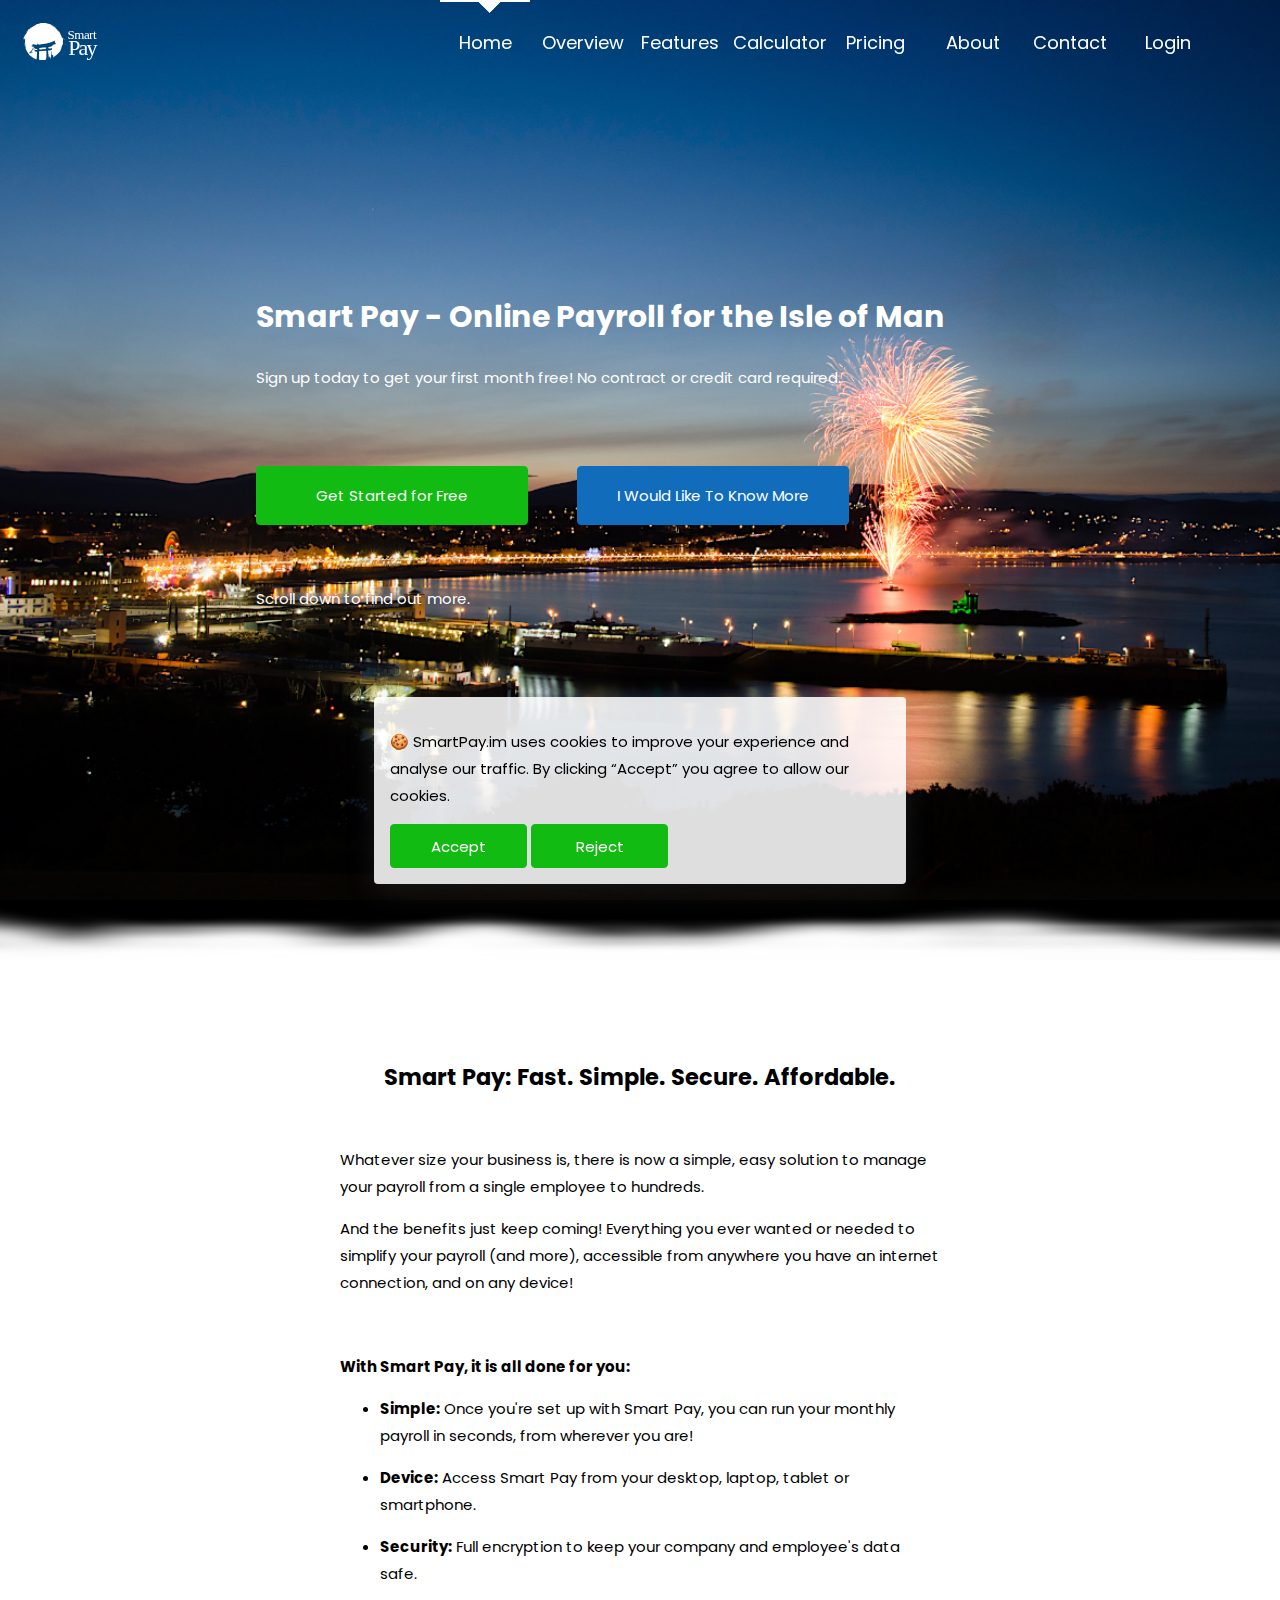
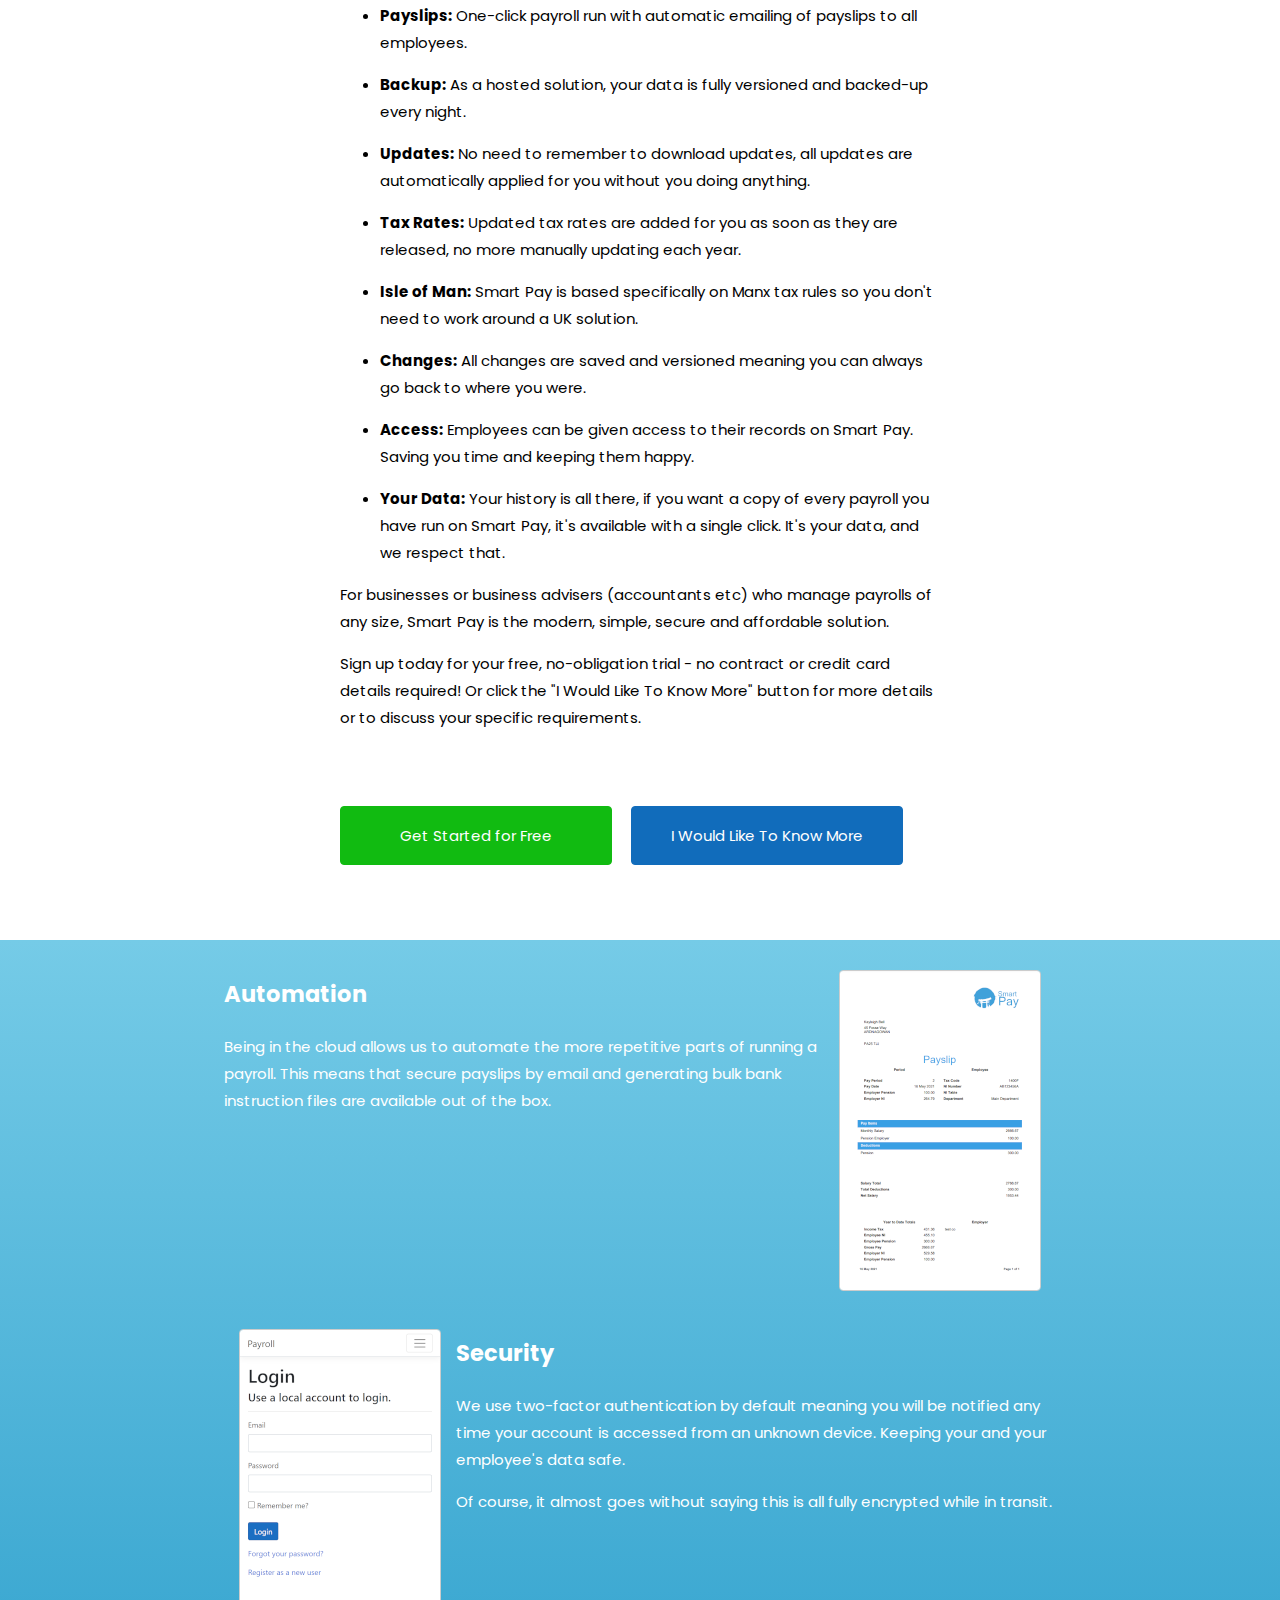
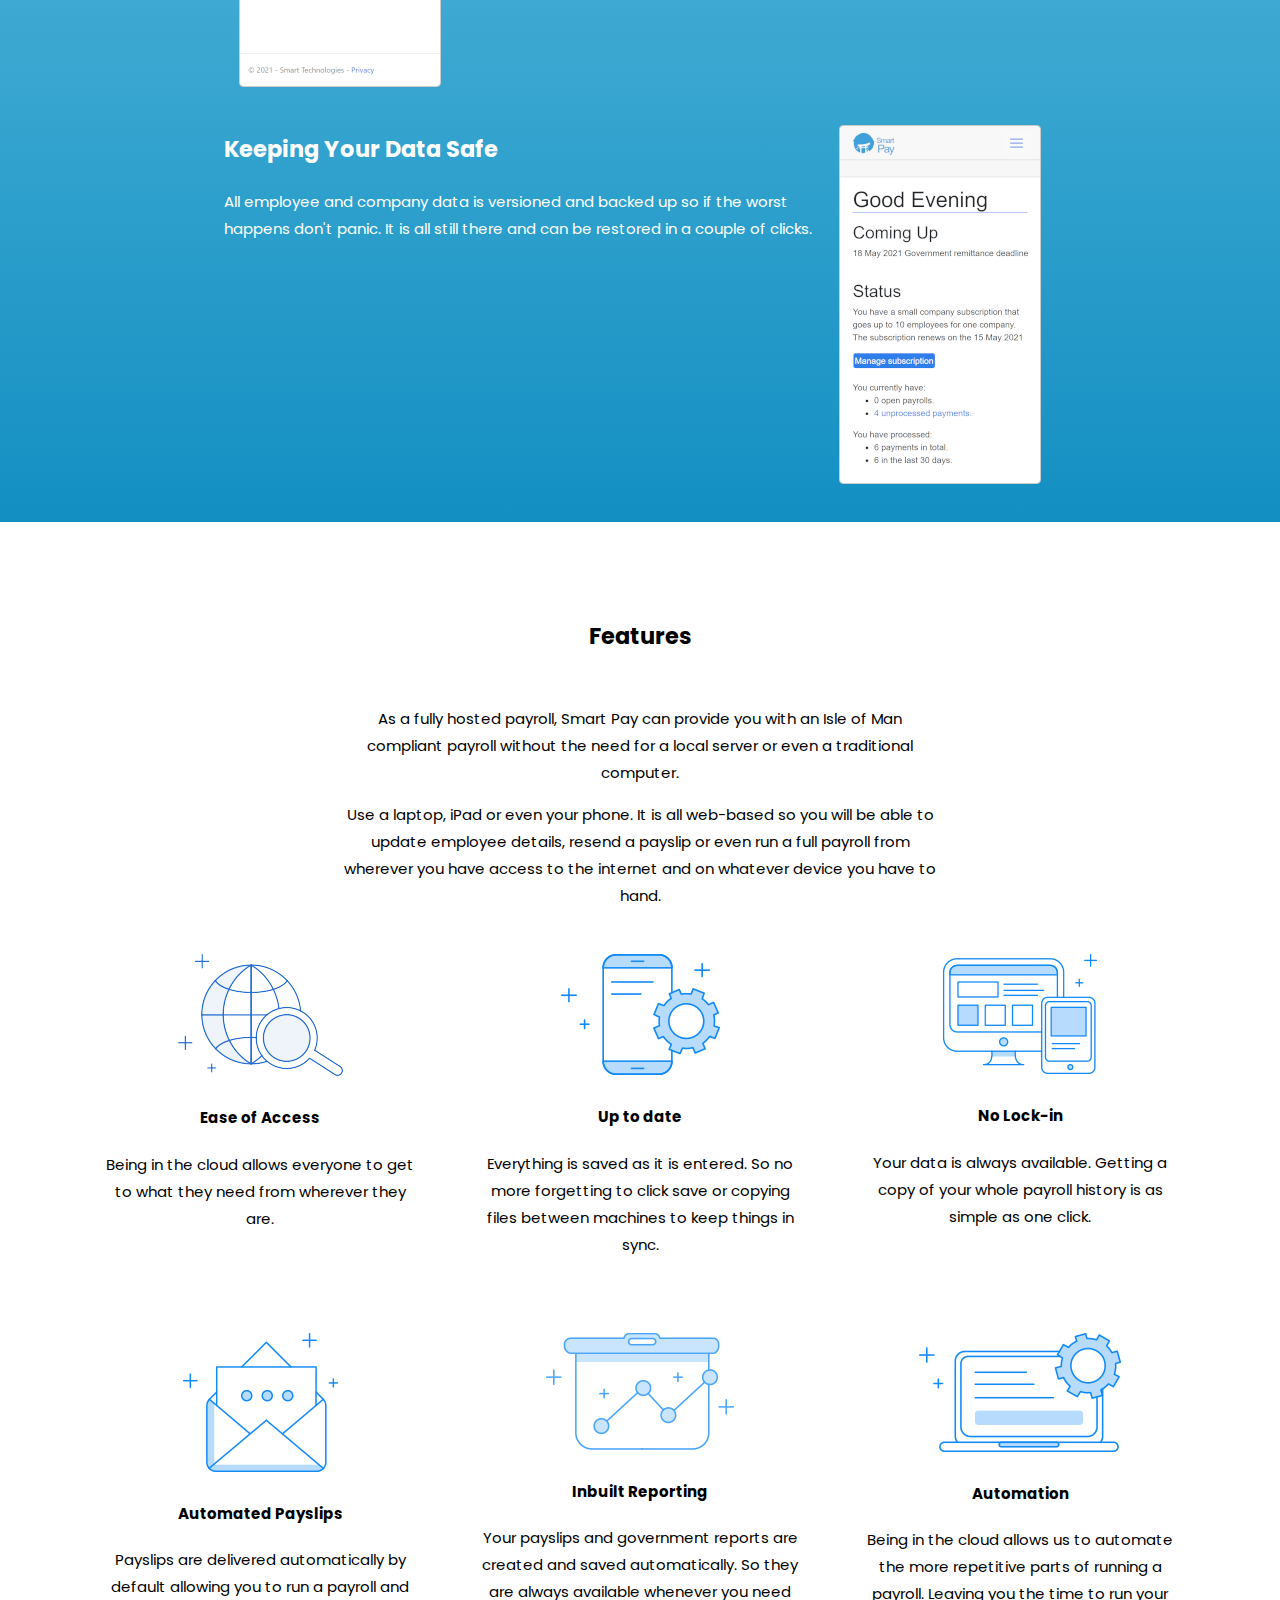
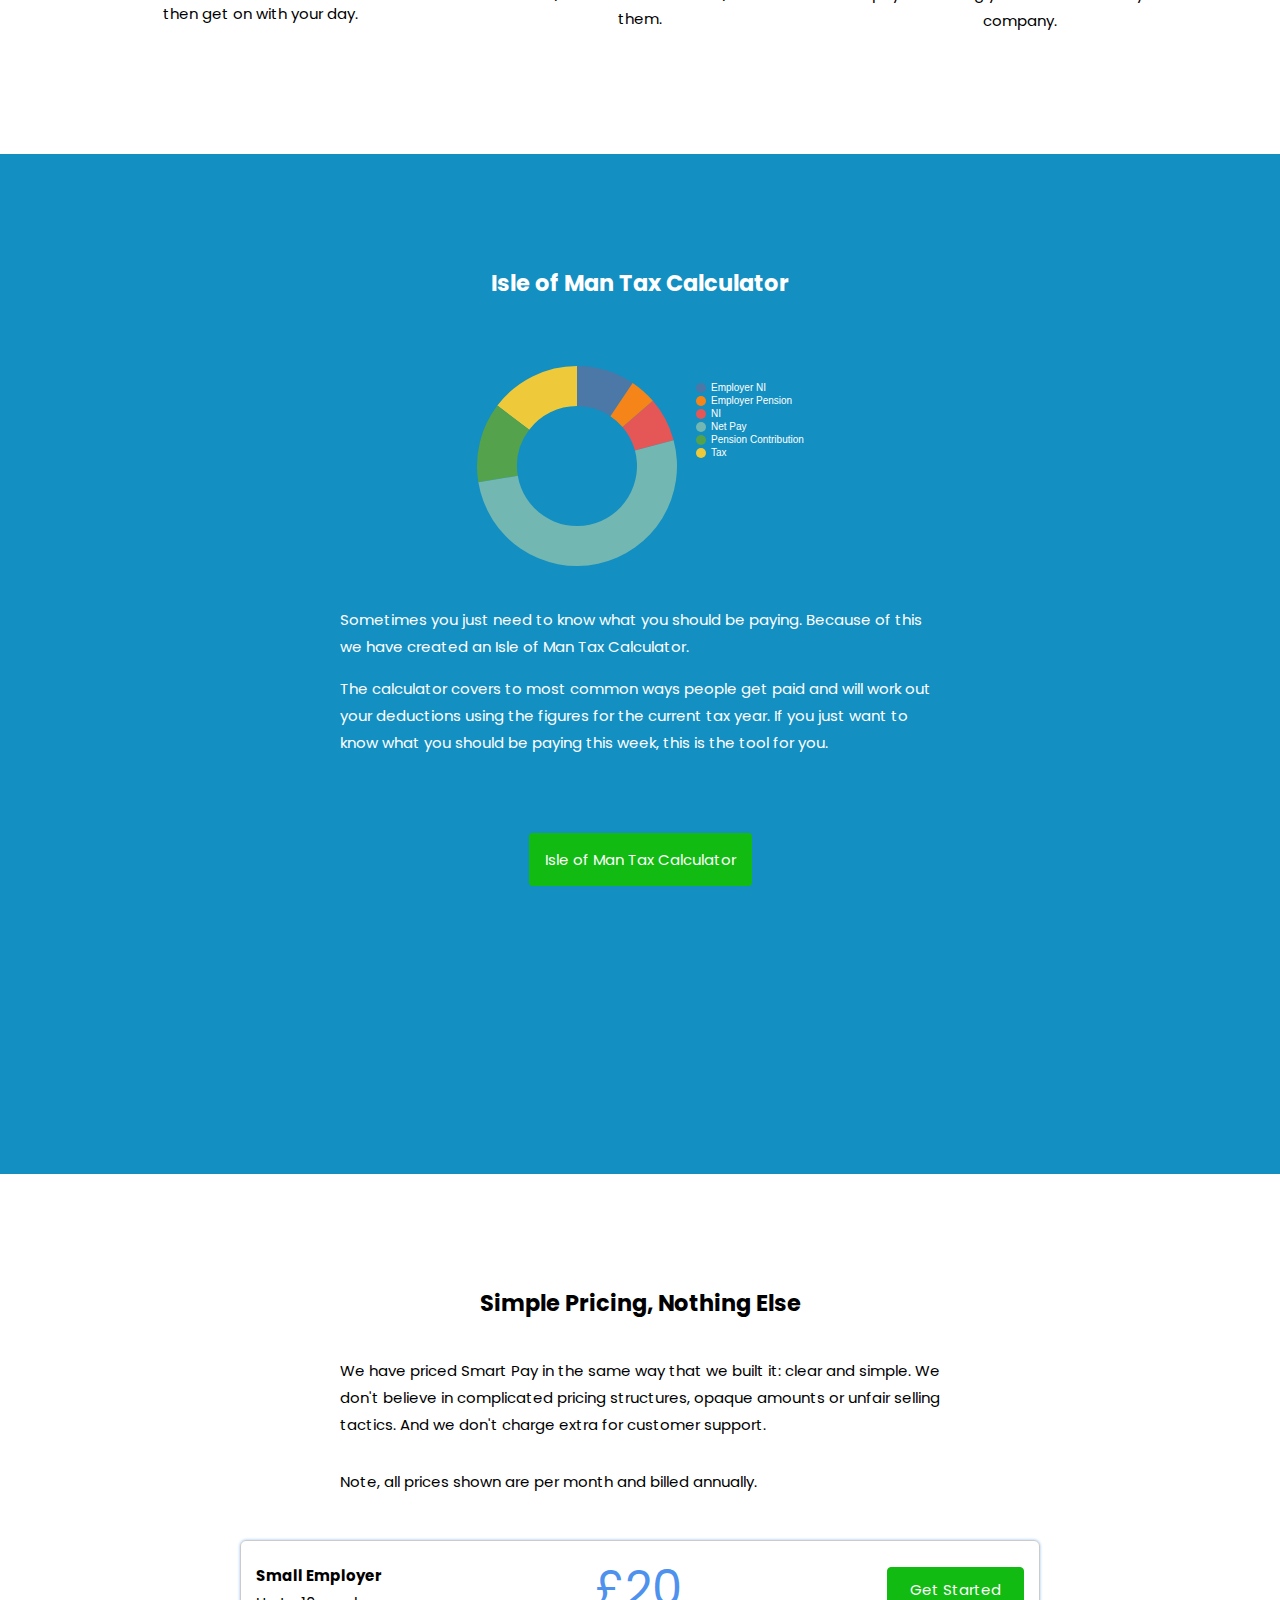
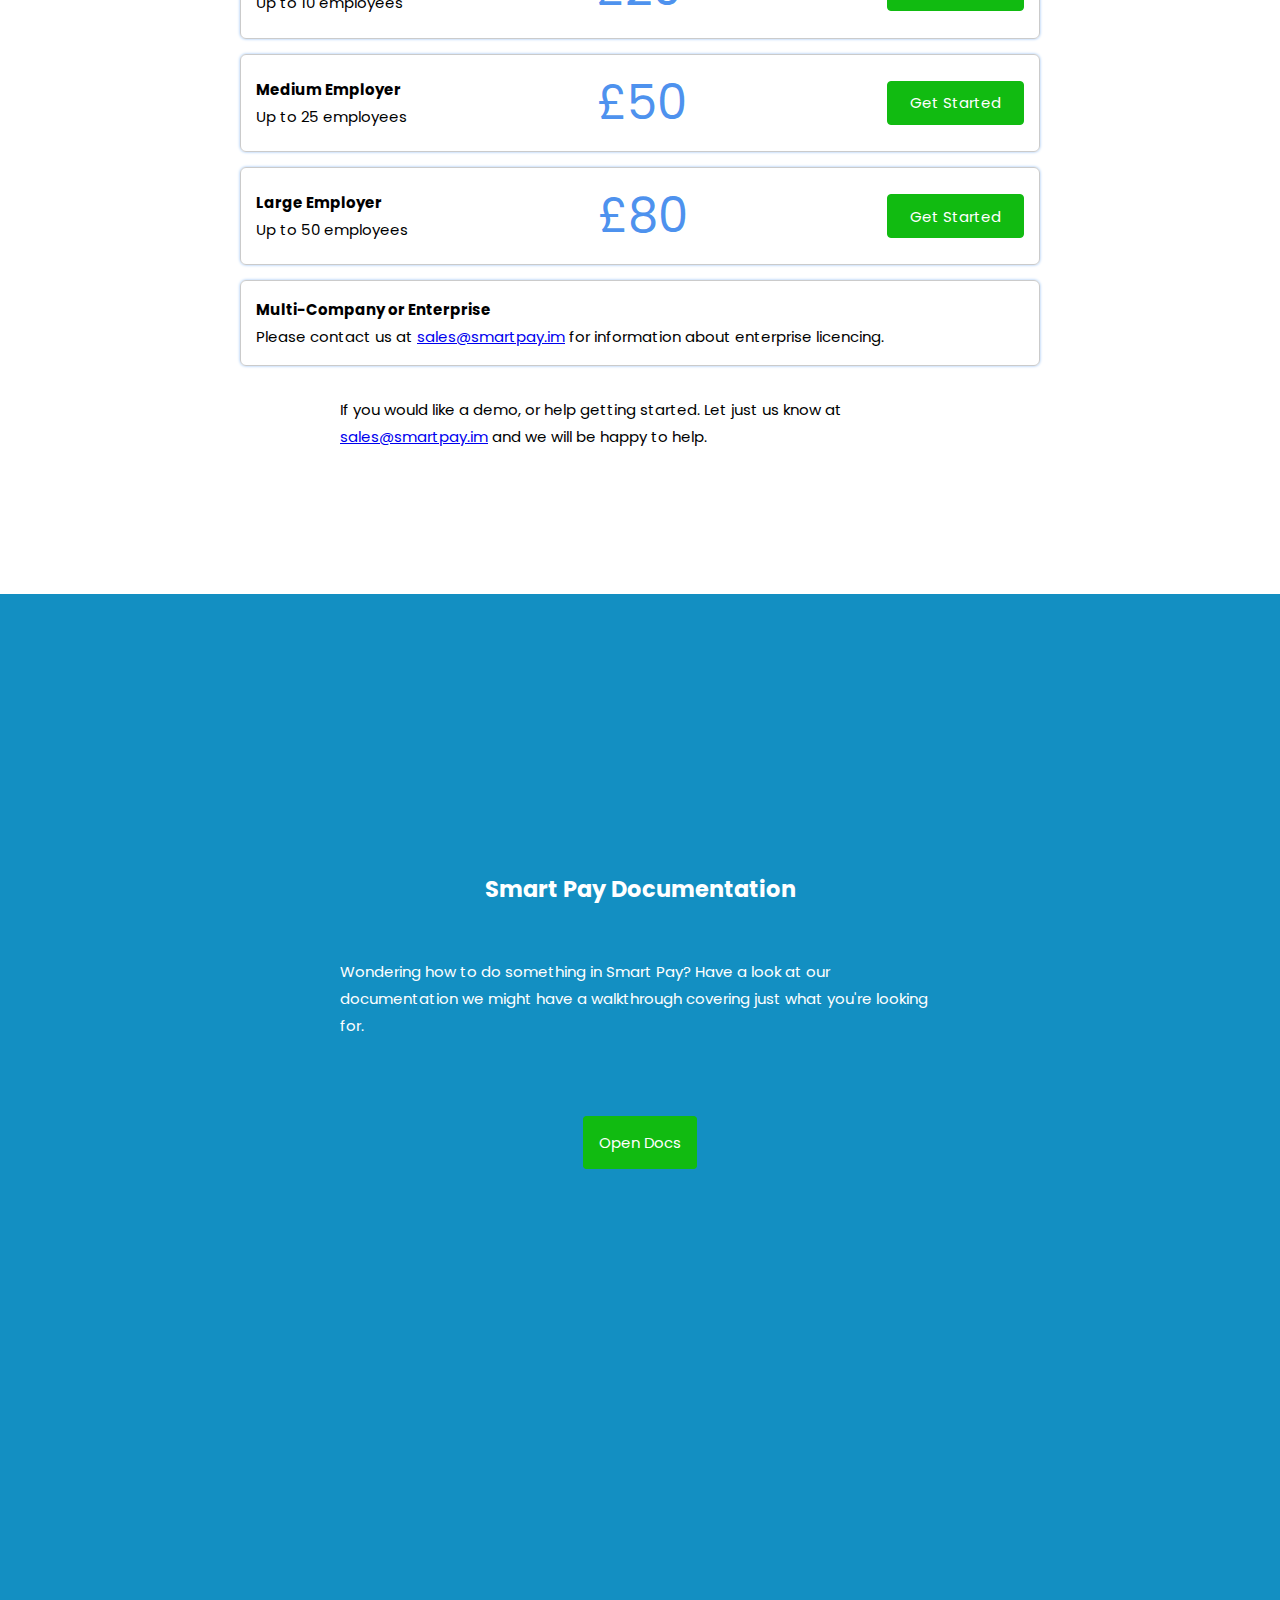
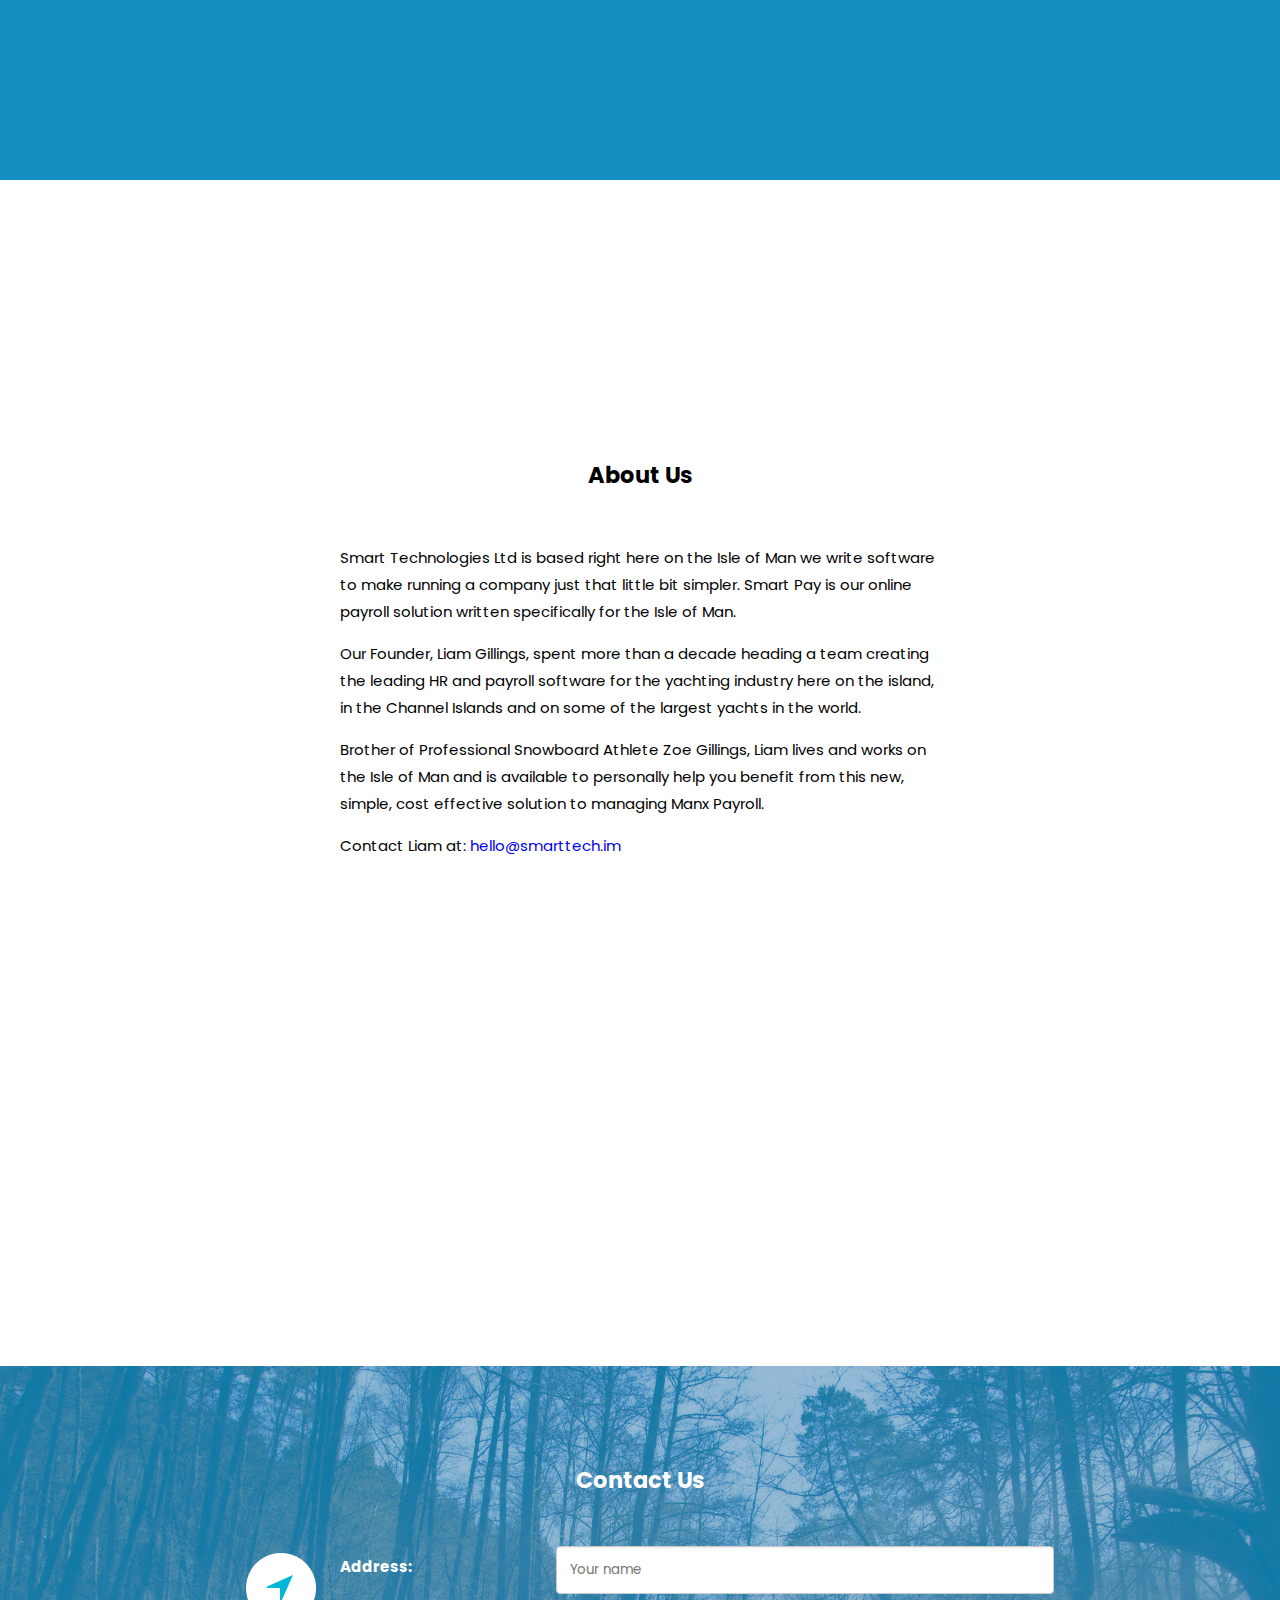
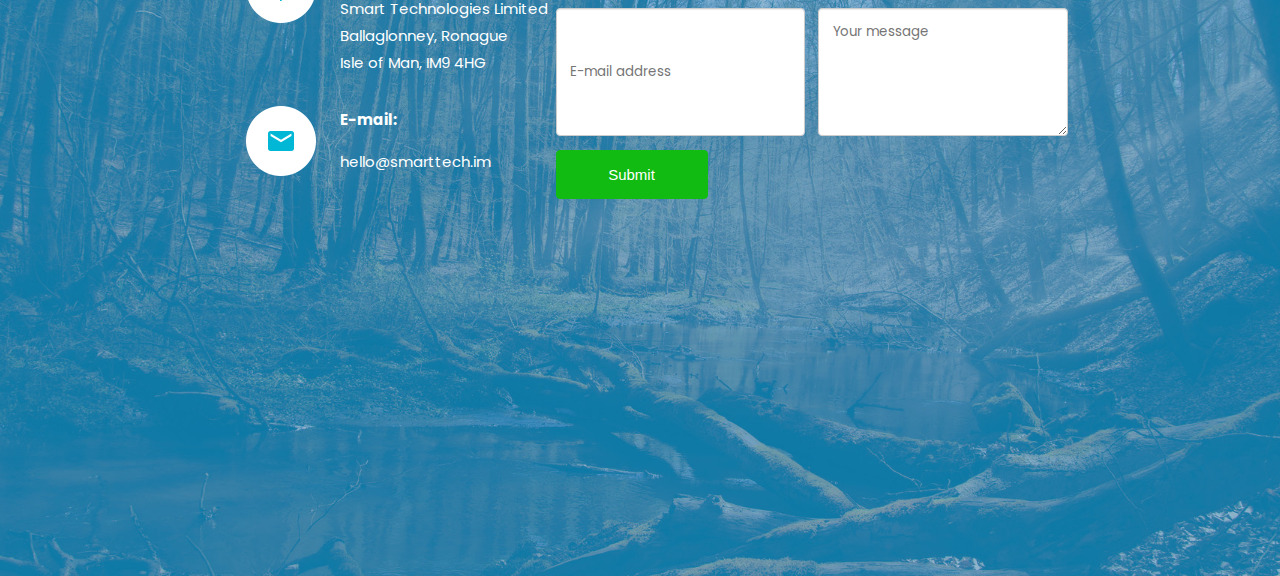
==== commit ae975ea8: "Add about section" ====
--- a/index.html
+++ b/index.html
@@ -53,6 +53,7 @@
                     <li><a href="#features">Features</a></li>
                     <li><a href="#calculator">Calculator</a></li>
                     <li><a href="#price">Pricing</a></li>
+                    <li><a href="#about">About</a></li>
                     <li><a href="#contact">Contact</a></li>
                     <li><a href="https://app.smartpay.im/Identity/Account/Login">Login</a></li>
                 </ul>
@@ -411,6 +412,21 @@
         </div>
         <!-- Docs end -->
 
+
+        <!-- Bio -->
+        <div class="section about scroll-trigger" id="about">
+            <div class="text">
+                <div>
+                    <h2>About Us</h2>
+                    <p>Smart Technologies Ltd is based right here on the Isle of Man we write software to make running a company just that little bit simpler. Smart Pay is our online payroll solution written specifically for the Isle of Man.</p>
+                    <p>Our Founder, Liam Gillings, spent more than a decade heading a team creating the leading HR and payroll software for the yachting industry here on the island, in the Channel Islands and on some of the largest yachts in the world. </p>
+                    <p>Brother of Professional Snowboard Athlete Zoe Gillings, Liam lives and works on the Isle of Man and is available to personally help you benefit from this new, simple, cost effective solution to managing Manx Payroll.</p>
+                    <p>Contact Liam at: <a href="mailto:hello...smarttech.im" class="email">hello...smarttech.im</a></p>
+                </div>
+            </div>
+        </div>
+        <!-- Bio end -->
+
         
         <!-- Contact -->
 
--- a/site.css
+++ b/site.css
@@ -495,6 +495,42 @@
     min-width: 8em;
 }
 
+/* About */
+
+.about {
+    display: flex;
+    justify-content: center;
+    padding-top: 20%;
+}
+
+.about h2 {
+    text-align: center;
+    padding-bottom: 30px;
+}
+
+.about div {
+    width: 80vw;
+    max-width: 600px;
+}
+
+.about a {
+    text-decoration: none;
+}
+
+.about .botton {
+    text-align: center;
+    margin-top: 10vh;
+}
+
+.about .botton > a {
+    text-decoration: none;
+    background-color: #11bb11;
+    border-radius: 4px;
+    padding: 1em;
+    border: 1px solid #11bb11;
+    min-width: 8em;
+}
+
 /* Price */
 
 .price {
